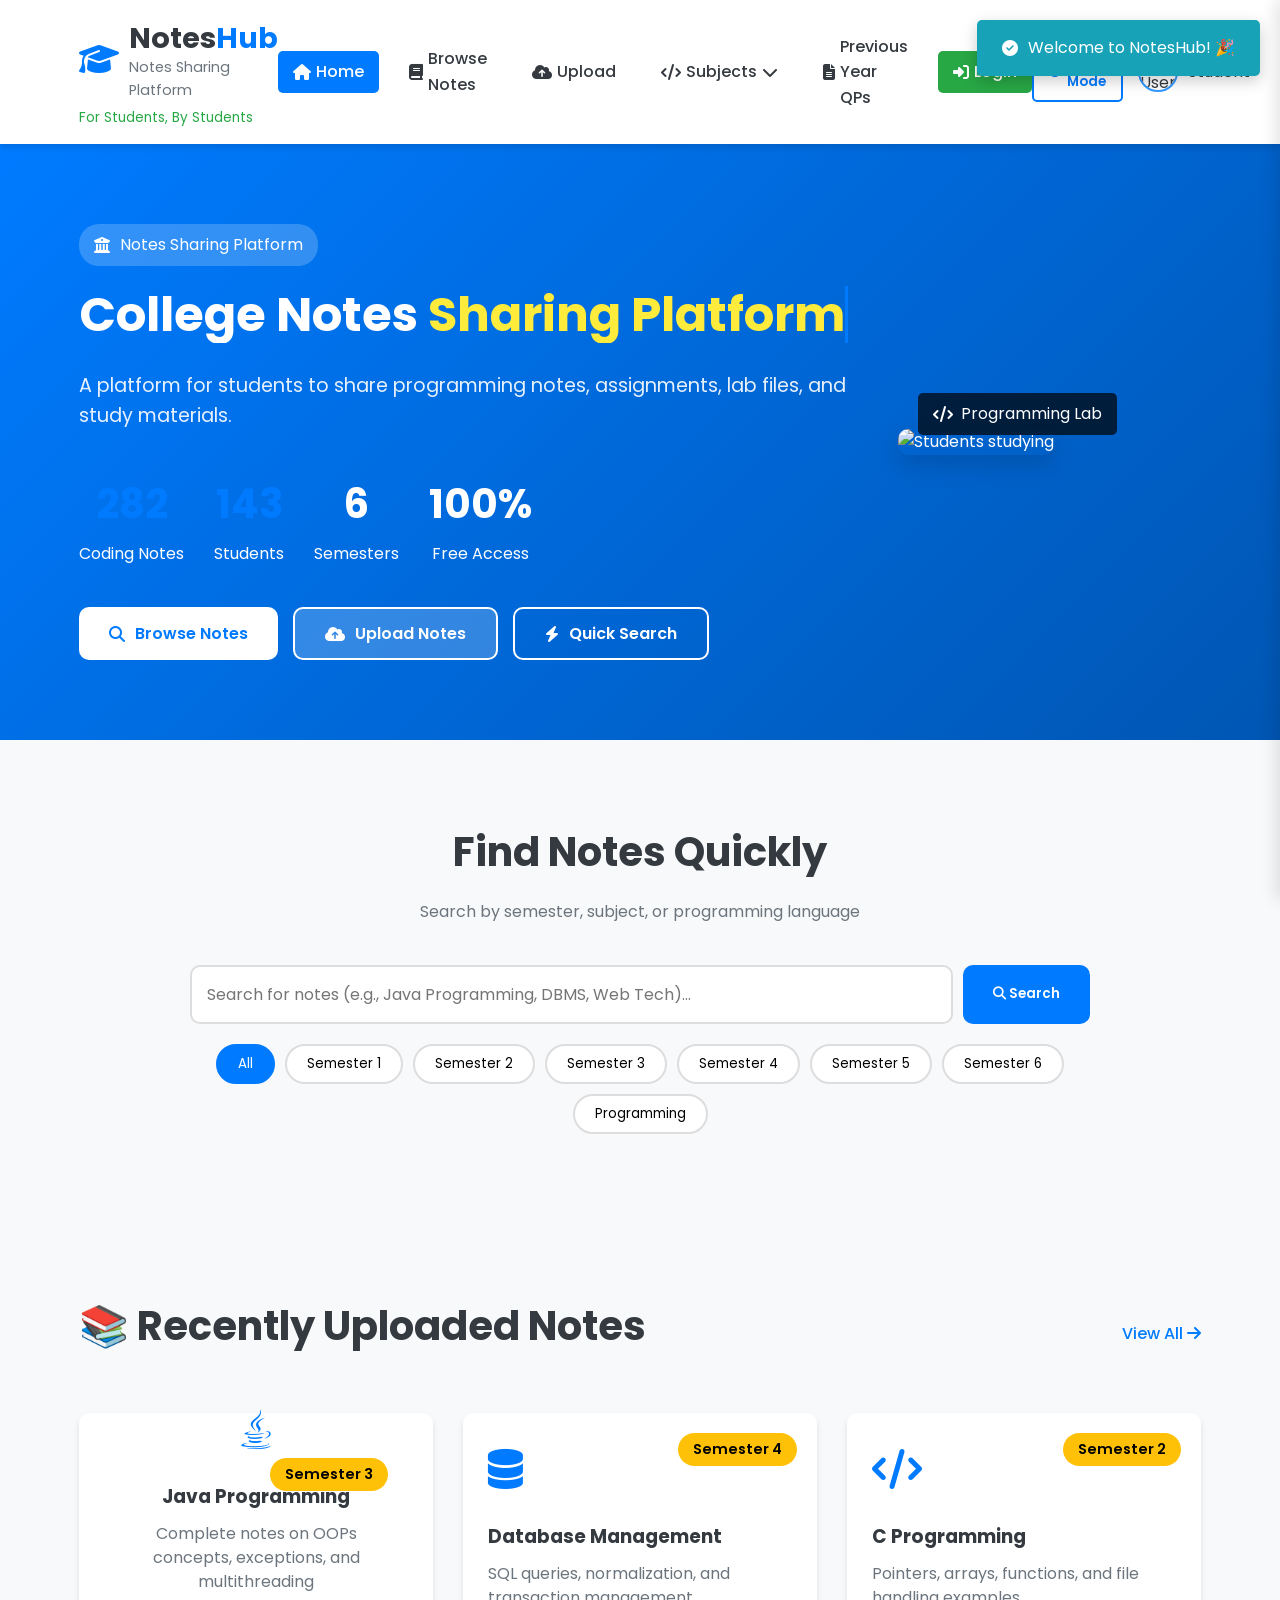
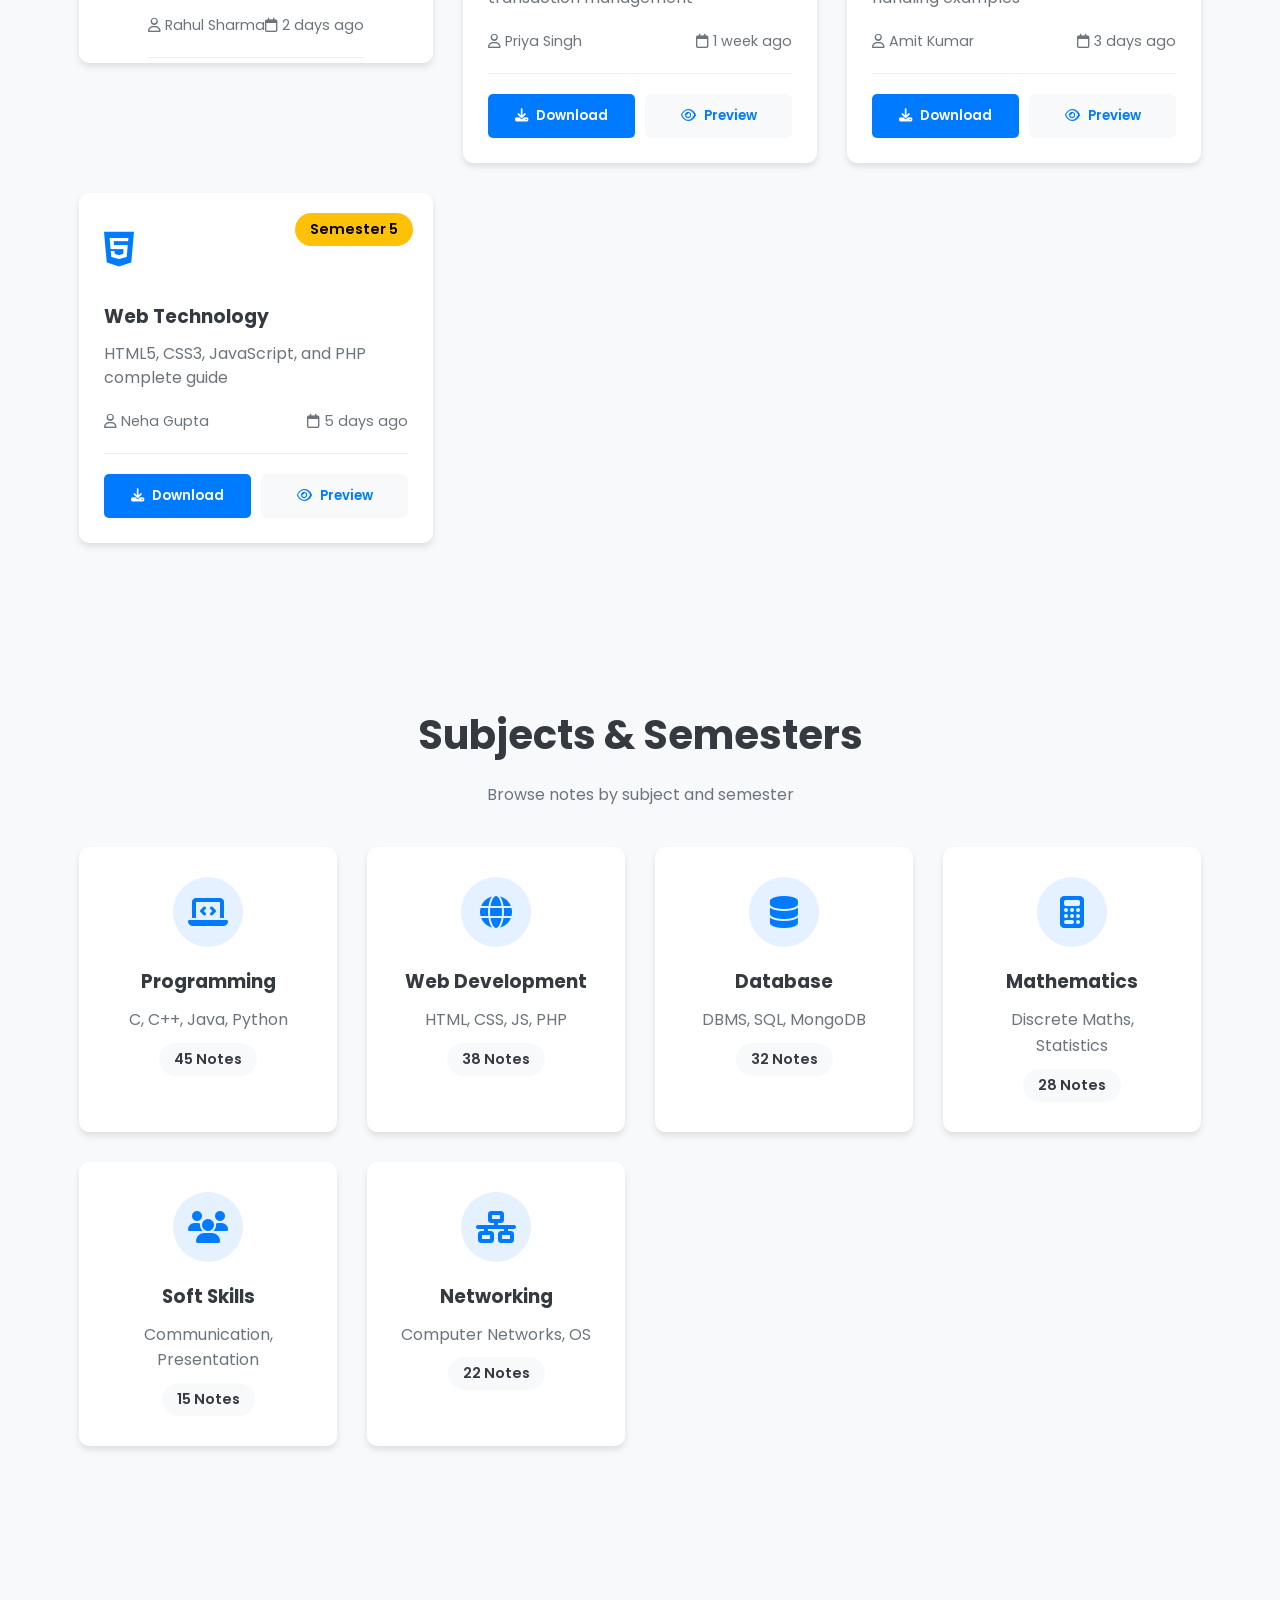
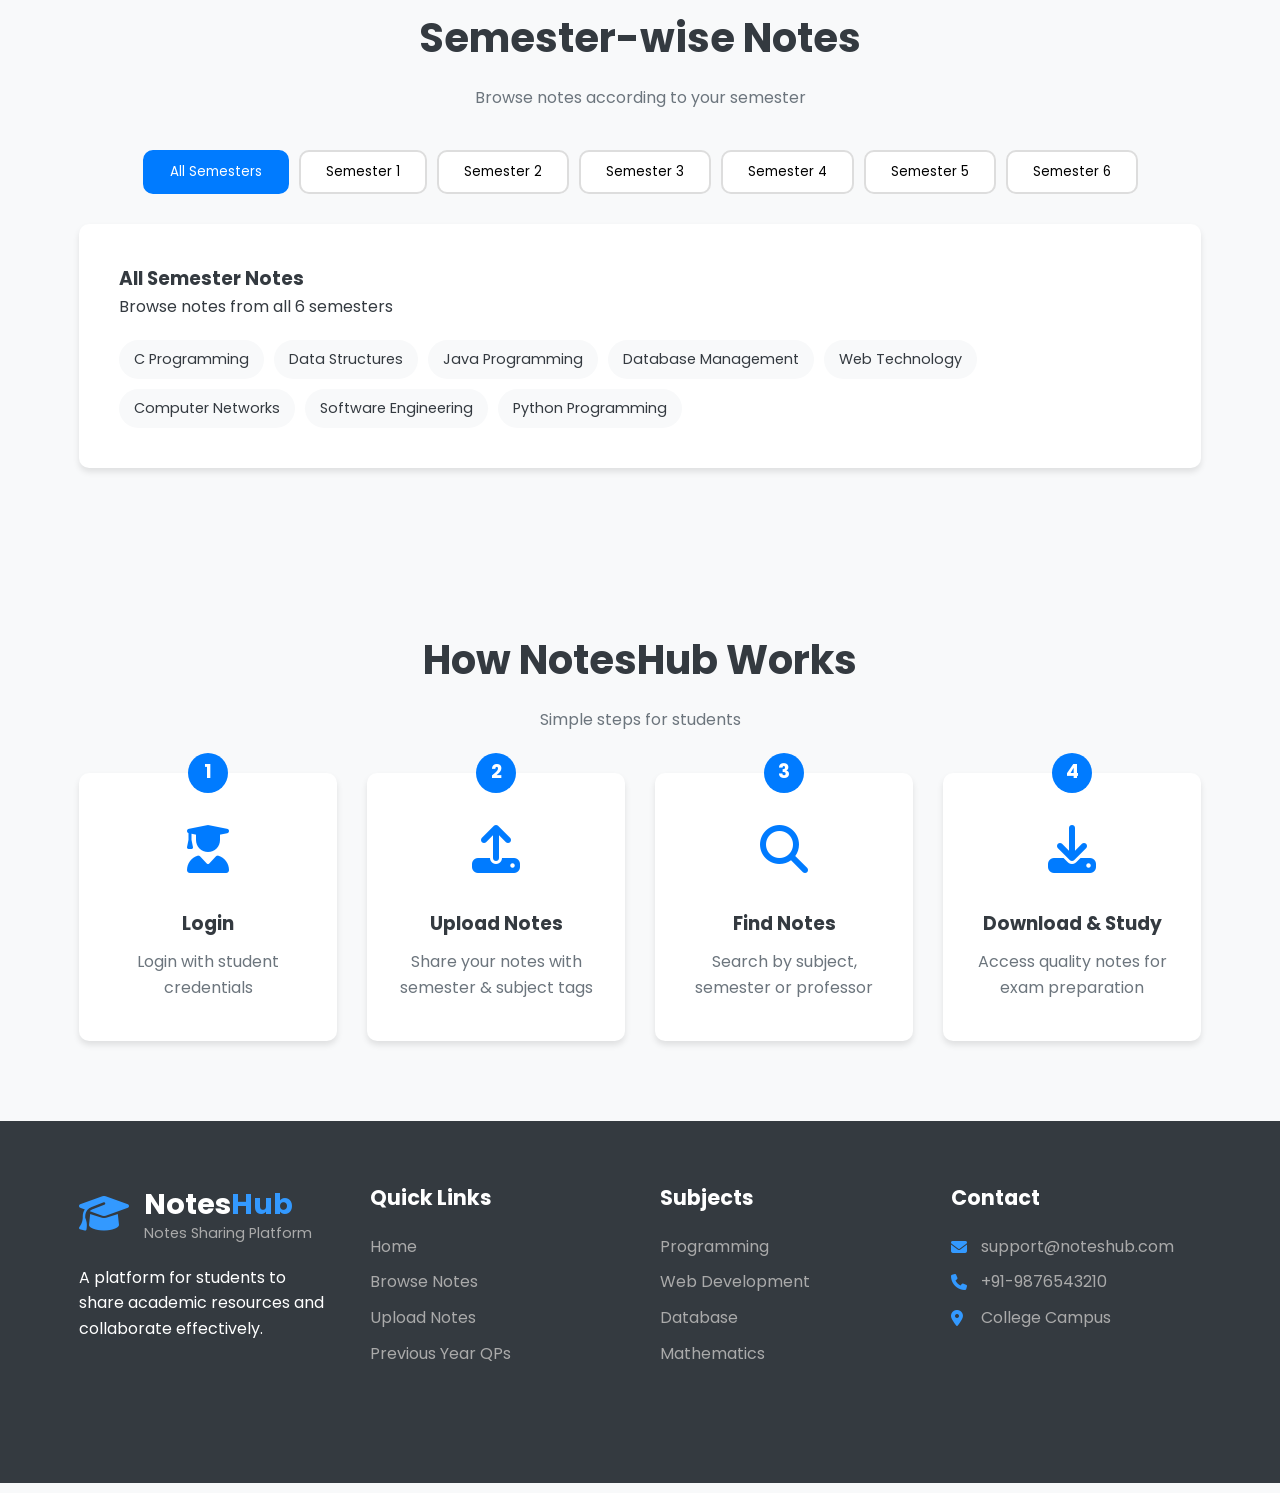
==== index.html @ 8d4693ff "Add files via upload" ====
<!DOCTYPE html>
<html lang="en">
<head>
  <meta charset="UTF-8">
  <meta name="viewport" content="width=device-width, initial-scale=1.0">
  <title>NotesHub - Notes Sharing Platform</title>
  <link rel="stylesheet" href="css/style.css">
  <link rel="stylesheet" href="https://cdnjs.cloudflare.com/ajax/libs/font-awesome/6.4.0/css/all.min.css">
  <link href="https://fonts.googleapis.com/css2?family=Poppins:wght@300;400;500;600;700&display=swap" rel="stylesheet">
  <style>
    /* ===== ADDITIONAL ANIMATIONS ===== */
    @keyframes fadeIn {
      from { opacity: 0; transform: translateY(20px); }
      to { opacity: 1; transform: translateY(0); }
    }
    
    @keyframes slideInLeft {
      from { opacity: 0; transform: translateX(-30px); }
      to { opacity: 1; transform: translateX(0); }
    }
    
    @keyframes slideInRight {
      from { opacity: 0; transform: translateX(30px); }
      to { opacity: 1; transform: translateX(0); }
    }
    
    @keyframes pulse {
      0% { transform: scale(1); }
      50% { transform: scale(1.05); }
      100% { transform: scale(1); }
    }
    
    @keyframes float {
      0%, 100% { transform: translateY(0); }
      50% { transform: translateY(-10px); }
    }
    
    @keyframes bounce {
      0%, 20%, 50%, 80%, 100% { transform: translateY(0); }
      40% { transform: translateY(-10px); }
      60% { transform: translateY(-5px); }
    }
    
    @keyframes shake {
      0%, 100% { transform: translateX(0); }
      10%, 30%, 50%, 70%, 90% { transform: translateX(-5px); }
      20%, 40%, 60%, 80% { transform: translateX(5px); }
    }
    
    @keyframes glow {
      0%, 100% { box-shadow: 0 0 5px rgba(0, 123, 255, 0.5); }
      50% { box-shadow: 0 0 20px rgba(0, 123, 255, 0.8); }
    }
    
    /* ===== INTERACTIVE STYLES ===== */
    .animated {
      animation: fadeIn 0.8s ease-out;
    }
    
    .pulse-animation:hover {
      animation: pulse 0.5s ease-in-out;
    }
    
    .float-animation {
      animation: float 3s ease-in-out infinite;
    }
    
    .bounce-animation:hover {
      animation: bounce 0.8s;
    }
    
    .glow-animation {
      animation: glow 2s infinite;
    }
    
    .note-card, .dept-card, .step-card, .filter-btn, .sem-tab {
      transition: all 0.3s cubic-bezier(0.4, 0, 0.2, 1);
    }
    
    .note-card:hover {
      transform: translateY(-10px) scale(1.02);
      box-shadow: 0 15px 35px rgba(0, 0, 0, 0.15);
    }
    
    .dept-card:hover {
      transform: translateY(-8px) rotateX(5deg);
      box-shadow: 0 20px 40px rgba(0, 0, 0, 0.1);
    }
    
    .step-card:hover {
      transform: translateY(-5px) scale(1.05);
    }
    
    .btn:hover {
      transform: translateY(-3px);
      box-shadow: 0 7px 14px rgba(0, 0, 0, 0.1);
    }
    
    .btn:active {
      transform: translateY(-1px);
    }
    
    .dark-mode-toggle:hover {
      animation: shake 0.5s;
    }
    
    /* ===== LOADING ANIMATION ===== */
    .loading {
      display: none;
      position: fixed;
      top: 0;
      left: 0;
      width: 100%;
      height: 100%;
      background: rgba(0, 0, 0, 0.8);
      z-index: 9999;
      display: flex;
      flex-direction: column;
      justify-content: center;
      align-items: center;
      color: white;
    }
    
    .spinner {
      width: 50px;
      height: 50px;
      border: 5px solid rgba(255, 255, 255, 0.3);
      border-radius: 50%;
      border-top-color: #007bff;
      animation: spin 1s linear infinite;
      margin-bottom: 20px;
    }
    
    @keyframes spin {
      to { transform: rotate(360deg); }
    }
    
    /* ===== TOAST NOTIFICATION ===== */
    .toast {
      position: fixed;
      top: 20px;
      right: 20px;
      background: #28a745;
      color: white;
      padding: 15px 25px;
      border-radius: 5px;
      box-shadow: 0 5px 15px rgba(0, 0, 0, 0.2);
      z-index: 10000;
      transform: translateX(150%);
      transition: transform 0.5s cubic-bezier(0.68, -0.55, 0.265, 1.55);
      display: flex;
      align-items: center;
      gap: 10px;
    }
    
    .toast.show {
      transform: translateX(0);
    }
    
    .toast.error {
      background: #dc3545;
    }
    
    .toast.warning {
      background: #ffc107;
      color: #333;
    }
    
    .toast.info {
      background: #17a2b8;
    }
    
    /* ===== PROGRESS BAR ===== */
    .progress-container {
      width: 100%;
      height: 4px;
      background: #eee;
      border-radius: 2px;
      overflow: hidden;
      margin: 10px 0;
    }
    
    .progress-bar {
      height: 100%;
      background: linear-gradient(90deg, #007bff, #00bfff);
      width: 0%;
      transition: width 0.3s ease;
    }
    
    /* ===== TYPEWRITER EFFECT ===== */
    .typewriter {
      display: inline-block;
      overflow: hidden;
      border-right: 3px solid #007bff;
      white-space: nowrap;
      animation: typing 3.5s steps(40, end), blink-caret 0.75s step-end infinite;
    }
    
    @keyframes typing {
      from { width: 0 }
      to { width: 100% }
    }
    
    @keyframes blink-caret {
      from, to { border-color: transparent }
      50% { border-color: #007bff; }
    }
    
    /* ===== COUNTER ANIMATION ===== */
    .counter {
      font-size: 2.5rem;
      font-weight: bold;
      color: #007bff;
    }
    
    /* ===== PARALLAX EFFECT ===== */
    .parallax-section {
      background-attachment: fixed;
      background-position: center;
      background-repeat: no-repeat;
      background-size: cover;
      position: relative;
    }
    
    .parallax-overlay {
      position: absolute;
      top: 0;
      left: 0;
      width: 100%;
      height: 100%;
      background: rgba(0, 0, 0, 0.5);
    }
    
    /* ===== FLIP CARD ===== */
    .flip-card {
      perspective: 1000px;
      height: 250px;
    }
    
    .flip-card-inner {
      position: relative;
      width: 100%;
      height: 100%;
      text-align: center;
      transition: transform 0.8s;
      transform-style: preserve-3d;
    }
    
    .flip-card:hover .flip-card-inner {
      transform: rotateY(180deg);
    }
    
    .flip-card-front, .flip-card-back {
      position: absolute;
      width: 100%;
      height: 100%;
      -webkit-backface-visibility: hidden;
      backface-visibility: hidden;
      border-radius: 10px;
      padding: 30px;
      display: flex;
      flex-direction: column;
      justify-content: center;
      align-items: center;
    }
    
    .flip-card-front {
      background: white;
      color: #333;
    }
    
    .flip-card-back {
      background: #007bff;
      color: white;
      transform: rotateY(180deg);
    }
    
    /* ===== SCROLL ANIMATIONS ===== */
    .reveal {
      opacity: 0;
      transform: translateY(30px);
      transition: all 0.8s ease;
    }
    
    .reveal.active {
      opacity: 1;
      transform: translateY(0);
    }
    
    /* ===== CUSTOM SCROLLBAR ===== */
    ::-webkit-scrollbar {
      width: 10px;
    }
    
    ::-webkit-scrollbar-track {
      background: #f1f1f1;
    }
    
    ::-webkit-scrollbar-thumb {
      background: #007bff;
      border-radius: 5px;
    }
    
    ::-webkit-scrollbar-thumb:hover {
      background: #0056b3;
    }
    
    /* ===== PARTICLE BACKGROUND ===== */
    #particles-js {
      position: absolute;
      width: 100%;
      height: 100%;
      top: 0;
      left: 0;
      z-index: -1;
    }
  </style>
</head>
<body class="light-mode">

<!-- Loading Screen -->
<div class="loading" id="loading">
  <div class="spinner"></div>
  <h3>Loading NotesHub...</h3>
</div>

<!-- Toast Notification -->
<div class="toast" id="toast">
  <i class="fas fa-check-circle"></i>
  <span id="toast-message">Welcome to NotesHub!</span>
</div>

<!-- HEADER -->
<header class="main-header animated">
  <div class="container header-container">
    <div class="logo-section">
      <div class="logo">
        <i class="fas fa-graduation-cap float-animation"></i>
        <div>
          <h1>Notes<span class="glow-animation">Hub</span></h1>
          <p class="college-name">Notes Sharing Platform</p>
        </div>
      </div>
      <p class="college-tag">For Students, By Students</p>
    </div>
    
    <nav class="main-nav">
      <a href="index.html" class="active bounce-animation"><i class="fas fa-home"></i> Home</a>
      <a href="notes.html" class="bounce-animation"><i class="fas fa-book"></i> Browse Notes</a>
      <a href="upload.html" class="bounce-animation"><i class="fas fa-cloud-upload-alt"></i> Upload</a>
      <div class="dropdown">
        <a href="#" class="bounce-animation"><i class="fas fa-code"></i> Subjects <i class="fas fa-chevron-down"></i></a>
        <div class="dropdown-content">
          <a href="subject.html?sub=programming">Programming</a>
          <a href="subject.html?sub=web">Web Development</a>
          <a href="subject.html?sub=database">Database</a>
          <a href="subject.html?sub=maths">Mathematics</a>
          <a href="subject.html?sub=softskills">Soft Skills</a>
        </div>
      </div>
      <a href="pyq.html" class="bounce-animation"><i class="fas fa-file-alt"></i> Previous Year QPs</a>
      <a href="login.html" class="login-btn bounce-animation"><i class="fas fa-sign-in-alt"></i> Login</a>
    </nav>
    
    <div class="header-actions">
      <button class="dark-mode-toggle pulse-animation" onclick="toggleDark()" title="Toggle Dark Mode">
        <i class="fas fa-moon"></i>
        <span>Dark Mode</span>
      </button>
      <div class="user-info">
        <img src="https://ui-avatars.com/api/?name=Student&background=007bff&color=fff" alt="User" class="user-avatar pulse-animation">
        <span class="user-name">Student</span>
      </div>
    </div>
    
    <button class="mobile-menu-btn" onclick="toggleMobileMenu()">
      <i class="fas fa-bars"></i>
    </button>
  </div>
</header>

<!-- HERO SECTION -->
<section class="hero-section">
  <div class="container hero-container reveal">
    <div class="hero-content">
      <div class="college-badge pulse-animation">
        <i class="fas fa-university"></i>
        <span>Notes Sharing Platform</span>
      </div>
      <h1 class="hero-title typewriter">College Notes <span class="highlight">Sharing Platform</span></h1>
      <p class="hero-subtitle">A platform for students to share programming notes, assignments, lab files, and study materials.</p>
      
      <div class="stats-container">
        <div class="stat-box">
          <h3 class="counter" data-target="300">0</h3>
          <p>Coding Notes</p>
        </div>
        <div class="stat-box">
          <h3 class="counter" data-target="150">0</h3>
          <p>Students</p>
        </div>
        <div class="stat-box">
          <h3>6</h3>
          <p>Semesters</p>
        </div>
        <div class="stat-box">
          <h3>100%</h3>
          <p>Free Access</p>
        </div>
      </div>
      
      <div class="hero-buttons">
        <a href="notes.html" class="btn btn-primary pulse-animation">
          <i class="fas fa-search"></i> Browse Notes
        </a>
        <a href="upload.html" class="btn btn-secondary pulse-animation">
          <i class="fas fa-cloud-upload-alt"></i> Upload Notes
        </a>
        <a href="#quick-search" class="btn btn-outline pulse-animation">
          <i class="fas fa-bolt"></i> Quick Search
        </a>
      </div>
    </div>
    
    <div class="hero-image reveal" style="animation-delay: 0.3s;">
      <img src="https://images.unsplash.com/photo-1517077304055-6e89abbf09b0?ixlib=rb-4.0.3&auto=format&fit=crop&w=600&q=80" alt="Students studying">
      <div class="image-label">
        <i class="fas fa-code"></i> Programming Lab
      </div>
    </div>
  </div>
</section>

<!-- QUICK SEARCH SECTION -->
<section class="search-section" id="quick-search">
  <div class="container reveal">
    <h2 class="section-title">Find Notes Quickly</h2>
    <p class="section-subtitle">Search by semester, subject, or programming language</p>
    
    <div class="search-container">
      <div class="search-box">
        <input type="text" id="searchInput" placeholder="Search for notes (e.g., Java Programming, DBMS, Web Tech)...">
        <button onclick="performSearch()" class="pulse-animation"><i class="fas fa-search"></i> Search</button>
      </div>
      
      <div class="quick-filters">
        <button class="filter-btn active pulse-animation" data-filter="all">All</button>
        <button class="filter-btn pulse-animation" data-filter="sem1">Semester 1</button>
        <button class="filter-btn pulse-animation" data-filter="sem2">Semester 2</button>
        <button class="filter-btn pulse-animation" data-filter="sem3">Semester 3</button>
        <button class="filter-btn pulse-animation" data-filter="sem4">Semester 4</button>
        <button class="filter-btn pulse-animation" data-filter="sem5">Semester 5</button>
        <button class="filter-btn pulse-animation" data-filter="sem6">Semester 6</button>
        <button class="filter-btn pulse-animation" data-filter="programming">Programming</button>
      </div>
    </div>
  </div>
</section>

<!-- FEATURED NOTES -->
<section class="featured-section">
  <div class="container">
    <div class="section-header reveal">
      <h2 class="section-title">📚 Recently Uploaded Notes</h2>
      <a href="notes.html" class="view-all pulse-animation">View All <i class="fas fa-arrow-right"></i></a>
    </div>
    
    <div class="notes-grid" id="notesContainer">
      <div class="note-card reveal flip-card" style="animation-delay: 0.1s;">
        <div class="flip-card-inner">
          <div class="flip-card-front">
            <div class="note-badge">Semester 3</div>
            <div class="note-icon">
              <i class="fab fa-java"></i>
            </div>
            <h3>Java Programming</h3>
            <p class="note-desc">Complete notes on OOPs concepts, exceptions, and multithreading</p>
            <div class="note-meta">
              <span><i class="far fa-user"></i> Rahul Sharma</span>
              <span><i class="far fa-calendar"></i> 2 days ago</span>
            </div>
          </div>
          <div class="flip-card-back">
            <h3>Java Programming</h3>
            <p>Click to download complete notes</p>
            <div class="progress-container">
              <div class="progress-bar" style="width: 85%"></div>
            </div>
            <p>Rating: ⭐⭐⭐⭐⭐</p>
            <button class="btn-download" onclick="downloadNoteWithProgress(1)"><i class="fas fa-download"></i> Download</button>
          </div>
        </div>
      </div>
      
      <div class="note-card reveal" style="animation-delay: 0.2s;">
        <div class="note-badge">Semester 4</div>
        <div class="note-icon">
          <i class="fas fa-database"></i>
        </div>
        <h3>Database Management</h3>
        <p class="note-desc">SQL queries, normalization, and transaction management</p>
        <div class="note-meta">
          <span><i class="far fa-user"></i> Priya Singh</span>
          <span><i class="far fa-calendar"></i> 1 week ago</span>
        </div>
        <div class="note-actions">
          <button class="btn-download pulse-animation" onclick="downloadNoteWithProgress(2)"><i class="fas fa-download"></i> Download</button>
          <button class="btn-preview pulse-animation" onclick="previewNote()"><i class="far fa-eye"></i> Preview</button>
        </div>
      </div>
      
      <div class="note-card reveal" style="animation-delay: 0.3s;">
        <div class="note-badge">Semester 2</div>
        <div class="note-icon">
          <i class="fas fa-code"></i>
        </div>
        <h3>C Programming</h3>
        <p class="note-desc">Pointers, arrays, functions, and file handling examples</p>
        <div class="note-meta">
          <span><i class="far fa-user"></i> Amit Kumar</span>
          <span><i class="far fa-calendar"></i> 3 days ago</span>
        </div>
        <div class="note-actions">
          <button class="btn-download pulse-animation" onclick="downloadNoteWithProgress(3)"><i class="fas fa-download"></i> Download</button>
          <button class="btn-preview pulse-animation" onclick="previewNote()"><i class="far fa-eye"></i> Preview</button>
        </div>
      </div>
      
      <div class="note-card reveal" style="animation-delay: 0.4s;">
        <div class="note-badge">Semester 5</div>
        <div class="note-icon">
          <i class="fab fa-html5"></i>
        </div>
        <h3>Web Technology</h3>
        <p class="note-desc">HTML5, CSS3, JavaScript, and PHP complete guide</p>
        <div class="note-meta">
          <span><i class="far fa-user"></i> Neha Gupta</span>
          <span><i class="far fa-calendar"></i> 5 days ago</span>
        </div>
        <div class="note-actions">
          <button class="btn-download pulse-animation" onclick="downloadNoteWithProgress(4)"><i class="fas fa-download"></i> Download</button>
          <button class="btn-preview pulse-animation" onclick="previewNote()"><i class="far fa-eye"></i> Preview</button>
        </div>
      </div>
    </div>
  </div>
</section>

<!-- SUBJECTS SECTION -->
<section class="dept-section">
  <div class="container">
    <h2 class="section-title reveal">Subjects & Semesters</h2>
    <p class="section-subtitle reveal">Browse notes by subject and semester</p>
    
    <div class="dept-grid">
      <a href="subject.html?sub=programming" class="dept-card reveal" style="animation-delay: 0.1s;">
        <div class="dept-icon">
          <i class="fas fa-laptop-code"></i>
        </div>
        <h3>Programming</h3>
        <p>C, C++, Java, Python</p>
        <span class="subject-count">45 Notes</span>
      </a>
      
      <a href="subject.html?sub=web" class="dept-card reveal" style="animation-delay: 0.2s;">
        <div class="dept-icon">
          <i class="fas fa-globe"></i>
        </div>
        <h3>Web Development</h3>
        <p>HTML, CSS, JS, PHP</p>
        <span class="subject-count">38 Notes</span>
      </a>
      
      <a href="subject.html?sub=database" class="dept-card reveal" style="animation-delay: 0.3s;">
        <div class="dept-icon">
          <i class="fas fa-database"></i>
        </div>
        <h3>Database</h3>
        <p>DBMS, SQL, MongoDB</p>
        <span class="subject-count">32 Notes</span>
      </a>
      
      <a href="subject.html?sub=maths" class="dept-card reveal" style="animation-delay: 0.4s;">
        <div class="dept-icon">
          <i class="fas fa-calculator"></i>
        </div>
        <h3>Mathematics</h3>
        <p>Discrete Maths, Statistics</p>
        <span class="subject-count">28 Notes</span>
      </a>
      
      <a href="subject.html?sub=softskills" class="dept-card reveal" style="animation-delay: 0.5s;">
        <div class="dept-icon">
          <i class="fas fa-users"></i>
        </div>
        <h3>Soft Skills</h3>
        <p>Communication, Presentation</p>
        <span class="subject-count">15 Notes</span>
      </a>
      
      <a href="subject.html?sub=networking" class="dept-card reveal" style="animation-delay: 0.6s;">
        <div class="dept-icon">
          <i class="fas fa-network-wired"></i>
        </div>
        <h3>Networking</h3>
        <p>Computer Networks, OS</p>
        <span class="subject-count">22 Notes</span>
      </a>
    </div>
  </div>
</section>

<!-- SEMESTER WISE SECTION -->
<section class="semester-section">
  <div class="container">
    <h2 class="section-title reveal">Semester-wise Notes</h2>
    <p class="section-subtitle reveal">Browse notes according to your semester</p>
    
    <div class="semester-tabs reveal">
      <button class="sem-tab active pulse-animation" data-sem="all">All Semesters</button>
      <button class="sem-tab pulse-animation" data-sem="1">Semester 1</button>
      <button class="sem-tab pulse-animation" data-sem="2">Semester 2</button>
      <button class="sem-tab pulse-animation" data-sem="3">Semester 3</button>
      <button class="sem-tab pulse-animation" data-sem="4">Semester 4</button>
      <button class="sem-tab pulse-animation" data-sem="5">Semester 5</button>
      <button class="sem-tab pulse-animation" data-sem="6">Semester 6</button>
    </div>
    
    <div class="semester-content reveal">
      <div class="sem-card active" id="sem-all">
        <h3>All Semester Notes</h3>
        <p>Browse notes from all 6 semesters</p>
        <div class="sem-subjects">
          <span class="pulse-animation">C Programming</span>
          <span class="pulse-animation">Data Structures</span>
          <span class="pulse-animation">Java Programming</span>
          <span class="pulse-animation">Database Management</span>
          <span class="pulse-animation">Web Technology</span>
          <span class="pulse-animation">Computer Networks</span>
          <span class="pulse-animation">Software Engineering</span>
          <span class="pulse-animation">Python Programming</span>
        </div>
      </div>
    </div>
  </div>
</section>

<!-- HOW IT WORKS -->
<section class="how-it-works">
  <div class="container">
    <h2 class="section-title reveal">How NotesHub Works</h2>
    <p class="section-subtitle reveal">Simple steps for students</p>
    
    <div class="steps-container">
      <div class="step-card reveal" style="animation-delay: 0.1s;">
        <div class="step-number">1</div>
        <div class="step-icon">
          <i class="fas fa-user-graduate"></i>
        </div>
        <h3>Login</h3>
        <p>Login with student credentials</p>
      </div>
      
      <div class="step-card reveal" style="animation-delay: 0.2s;">
        <div class="step-number">2</div>
        <div class="step-icon">
          <i class="fas fa-upload"></i>
        </div>
        <h3>Upload Notes</h3>
        <p>Share your notes with semester & subject tags</p>
      </div>
      
      <div class="step-card reveal" style="animation-delay: 0.3s;">
        <div class="step-number">3</div>
        <div class="step-icon">
          <i class="fas fa-search"></i>
        </div>
        <h3>Find Notes</h3>
        <p>Search by subject, semester or professor</p>
      </div>
      
      <div class="step-card reveal" style="animation-delay: 0.4s;">
        <div class="step-number">4</div>
        <div class="step-icon">
          <i class="fas fa-download"></i>
        </div>
        <h3>Download & Study</h3>
        <p>Access quality notes for exam preparation</p>
      </div>
    </div>
  </div>
</section>

<!-- FOOTER -->
<footer class="main-footer">
  <div class="container">
    <div class="footer-content">
      <div class="footer-col reveal" style="animation-delay: 0.1s;">
        <div class="footer-logo">
          <i class="fas fa-graduation-cap"></i>
          <div>
            <h2>Notes<span>Hub</span></h2>
            <p class="footer-college">Notes Sharing Platform</p>
          </div>
        </div>
        <p>A platform for students to share academic resources and collaborate effectively.</p>
      </div>
      
      <div class="footer-col reveal" style="animation-delay: 0.2s;">
        <h3>Quick Links</h3>
        <ul>
          <li><a href="index.html" class="pulse-animation">Home</a></li>
          <li><a href="notes.html" class="pulse-animation">Browse Notes</a></li>
          <li><a href="upload.html" class="pulse-animation">Upload Notes</a></li>
          <li><a href="pyq.html" class="pulse-animation">Previous Year QPs</a></li>
        </ul>
      </div>
      
      <div class="footer-col reveal" style="animation-delay: 0.3s;">
        <h3>Subjects</h3>
        <ul>
          <li><a href="subject.html?sub=programming" class="pulse-animation">Programming</a></li>
          <li><a href="subject.html?sub=web" class="pulse-animation">Web Development</a></li>
          <li><a href="subject.html?sub=database" class="pulse-animation">Database</a></li>
          <li><a href="subject.html?sub=maths" class="pulse-animation">Mathematics</a></li>
        </ul>
      </div>
      
      <div class="footer-col reveal" style="animation-delay: 0.4s;">
        <h3>Contact</h3>
        <ul class="contact-info">
          <li><i class="fas fa-envelope"></i> support@noteshub.com</li>
          <li><i class="fas fa-phone"></i> +91-9876543210</li>
          <li><i class="fas fa-map-marker-alt"></i> College Campus</li>
        </ul>
      </div>
    </div>
    
    <div class="footer-bottom reveal">
      <p>© 2024 NotesHub | For College Project</p>
    </div>
  </div>
</footer>

<!-- Mobile Menu -->
<div class="mobile-menu" id="mobileMenu">
  <div class="mobile-menu-header">
    <div class="mobile-logo">
      <i class="fas fa-graduation-cap"></i>
      <h3>NotesHub</h3>
    </div>
    <button class="close-menu" onclick="toggleMobileMenu()">
      <i class="fas fa-times"></i>
    </button>
  </div>
  <div class="mobile-menu-links">
    <a href="index.html"><i class="fas fa-home"></i> Home</a>
    <a href="notes.html"><i class="fas fa-book"></i> Browse Notes</a>
    <a href="upload.html"><i class="fas fa-cloud-upload-alt"></i> Upload</a>
    <a href="pyq.html"><i class="fas fa-file-alt"></i> PYQs</a>
    <a href="login.html" class="mobile-login"><i class="fas fa-sign-in-alt"></i> Student Login</a>
  </div>
</div>

<!-- Enhanced JavaScript with Animations -->
<script>
// ===== INITIAL LOADING ANIMATION =====
window.addEventListener('load', function() {
    setTimeout(() => {
        document.getElementById('loading').style.display = 'none';
        showToast('Welcome to NotesHub! 🎉', 'info');
    }, 1500);
    
    // Initialize animations
    initAnimations();
    initCounters();
    initScrollReveal();
});

// ===== DARK MODE FUNCTION =====
function toggleDark() {
    const body = document.body;
    const isDark = body.classList.toggle('dark-mode');
    body.classList.toggle('light-mode', !isDark);
    
    // Save preference
    localStorage.setItem('darkMode', isDark);
    
    // Update button with animation
    const darkBtn = document.querySelector('.dark-mode-toggle');
    if (darkBtn) {
        const icon = darkBtn.querySelector('i');
        const text = darkBtn.querySelector('span');
        if (icon) {
            icon.className = isDark ? 'fas fa-sun' : 'fas fa-moon';
            // Add animation
            icon.style.animation = 'spin 0.5s linear';
            setTimeout(() => icon.style.animation = '', 500);
        }
        if (text) text.textContent = isDark ? 'Light Mode' : 'Dark Mode';
    }
    
    showToast(isDark ? '🌙 Dark Mode Activated' : '☀️ Light Mode Activated', 'info');
}

// ===== MOBILE MENU =====
function toggleMobileMenu() {
    const menu = document.getElementById('mobileMenu');
    if (menu) {
        menu.classList.toggle('open');
        // Add animation
        if (menu.classList.contains('open')) {
            menu.style.animation = 'slideInRight 0.3s ease-out';
        }
    }
}

// ===== TOAST NOTIFICATION SYSTEM =====
function showToast(message, type = 'info') {
    const toast = document.getElementById('toast');
    const toastMessage = document.getElementById('toast-message');
    
    toastMessage.textContent = message;
    toast.className = 'toast';
    toast.classList.add(type, 'show');
    
    // Auto hide after 3 seconds
    setTimeout(() => {
        toast.classList.remove('show');
    }, 3000);
}

// ===== ANIMATED DOWNLOAD WITH PROGRESS =====
function downloadNoteWithProgress(noteId) {
    const downloadBtn = event.target.closest('.btn-download');
    const originalText = downloadBtn.innerHTML;
    
    // Show progress bar
    const progressBar = document.createElement('div');
    progressBar.className = 'progress-container';
    progressBar.innerHTML = '<div class="progress-bar"></div>';
    
    // Replace button with progress
    downloadBtn.innerHTML = '<i class="fas fa-spinner fa-spin"></i> Downloading...';
    downloadBtn.disabled = true;
    
    // Simulate download progress
    let progress = 0;
    const interval = setInterval(() => {
        progress += 10;
        const bar = progressBar.querySelector('.progress-bar');
        if (bar) bar.style.width = progress + '%';
        
        if (progress >= 100) {
            clearInterval(interval);
            // Show completion
            downloadBtn.innerHTML = '<i class="fas fa-check"></i> Downloaded!';
            downloadBtn.style.background = '#28a745';
            
            showToast('Note downloaded successfully! ✅', 'success');
            
            // Reset after 2 seconds
            setTimeout(() => {
                downloadBtn.innerHTML = originalText;
                downloadBtn.disabled = false;
                downloadBtn.style.background = '';
            }, 2000);
        }
    }, 100);
}

// ===== ANIMATED COUNTERS =====
function initCounters() {
    const counters = document.querySelectorAll('.counter');
    counters.forEach(counter => {
        const target = +counter.getAttribute('data-target');
        const increment = target / 100;
        let current = 0;
        
        const updateCounter = () => {
            if (current < target) {
                current += increment;
                counter.textContent = Math.ceil(current);
                setTimeout(updateCounter, 20);
            } else {
                counter.textContent = target;
            }
        };
        
        // Start counter when visible
        const observer = new IntersectionObserver((entries) => {
            entries.forEach(entry => {
                if (entry.isIntersecting) {
                    updateCounter();
                    observer.unobserve(entry.target);
                }
            });
        });
        
        observer.observe(counter);
    });
}

// ===== SCROLL REVEAL ANIMATIONS =====
function initScrollReveal() {
    const reveals = document.querySelectorAll('.reveal');
    
    const revealOnScroll = () => {
        reveals.forEach(element => {
            const windowHeight = window.innerHeight;
            const elementTop = element.getBoundingClientRect().top;
            const elementVisible = 150;
            
            if (elementTop < windowHeight - elementVisible) {
                element.classList.add('active');
            }
        });
    };
    
    window.addEventListener('scroll', revealOnScroll);
    // Initial check
    revealOnScroll();
}

// ===== INTERACTIVE FILTERS =====
function initAnimations() {
    // Filter buttons animation
    const filterBtns = document.querySelectorAll('.filter-btn');
    filterBtns.forEach(btn => {
        btn.addEventListener('click', function() {
            // Remove active class from all
            filterBtns.forEach(b => b.classList.remove('active'));
            // Add active to clicked
            this.classList.add('active');
            
            // Add click animation
            this.style.animation = 'bounce 0.5s';
            setTimeout(() => this.style.animation = '', 500);
            
            // Show toast
            const filter = this.getAttribute('data-filter');
            showToast(`Filtering by: ${filter}`, 'info');
        });
    });
    
    // Semester tabs animation
    const semTabs = document.querySelectorAll('.sem-tab');
    semTabs.forEach(tab => {
        tab.addEventListener('click', function() {
            semTabs.forEach(t => t.classList.remove('active'));
            this.classList.add('active');
            
            // Add click animation
            this.style.animation = 'pulse 0.3s';
            setTimeout(() => this.style.animation = '', 300);
        });
    });
    
    // Hover effects for cards
    const cards = document.querySelectorAll('.note-card, .dept-card, .step-card');
    cards.forEach(card => {
        card.addEventListener('mouseenter', function() {
            this.style.transform = 'scale(1.05)';
        });
        
        card.addEventListener('mouseleave', function() {
            this.style.transform = '';
        });
    });
}

// ===== SEARCH FUNCTION WITH ANIMATION =====
function performSearch() {
    const query = document.getElementById('searchInput').value;
    if (!query) {
        showToast('Please enter search term', 'warning');
        // Shake animation for empty search
        const searchBox = document.querySelector('.search-box');
        searchBox.style.animation = 'shake 0.5s';
        setTimeout(() => searchBox.style.animation = '', 500);
        return;
    }
    
    // Show loading
    const searchBtn = document.querySelector('.search-box button');
    const originalText = searchBtn.innerHTML;
    searchBtn.innerHTML = '<i class="fas fa-spinner fa-spin"></i> Searching...';
    
    // Simulate search
    setTimeout(() => {
        searchBtn.innerHTML = originalText;
        showToast(`Found 15 results for "${query}"`, 'success');
        
        // Highlight matching text
        const notes = document.querySelectorAll('.note-card h3, .note-desc');
        notes.forEach(note => {
            const text = note.textContent;
            if (text.toLowerCase().includes(query.toLowerCase())) {
                note.style.background = 'rgba(255, 255, 0, 0.2)';
                note.style.padding = '5px';
                note.style.borderRadius = '4px';
                note.style.animation = 'glow 1s';
                
                // Scroll to first match
                note.scrollIntoView({ behavior: 'smooth', block: 'center' });
            }
        });
    }, 1500);
}

// ===== PREVIEW NOTE WITH MODAL =====
function previewNote() {
    // Create modal
    const modal = document.createElement('div');
    modal.style.cssText = `
        position: fixed;
        top: 0;
        left: 0;
        width: 100%;
        height: 100%;
        background: rgba(0,0,0,0.8);
        z-index: 10000;
        display: flex;
        justify-content: center;
        align-items: center;
        animation: fadeIn 0.3s;
    `;
    
    modal.innerHTML = `
        <div style="background: white; padding: 30px; border-radius: 10px; max-width: 500px; width: 90%; animation: slideInUp 0.5s;">
            <div style="display: flex; justify-content: space-between; align-items: center; margin-bottom: 20px;">
                <h3 style="color: #333;">Note Preview</h3>
                <button onclick="this.parentElement.parentElement.parentElement.remove()" style="background: none; border: none; font-size: 1.5rem; cursor: pointer;">×</button>
            </div>
            <p>This is a preview of the note content. In a real application, this would show the actual PDF or document content.</p>
            <div style="margin-top: 20px; display: flex; gap: 10px;">
                <button onclick="downloadNoteWithProgress()" style="background: #007bff; color: white; border: none; padding: 10px 20px; border-radius: 5px; cursor: pointer;">Download</button>
                <button onclick="this.parentElement.parentElement.parentElement.remove()" style="background: #6c757d; color: white; border: none; padding: 10px 20px; border-radius: 5px; cursor: pointer;">Close</button>
            </div>
        </div>
    `;
    
    document.body.appendChild(modal);
    
    // Close on click outside
    modal.addEventListener('click', function(e) {
        if (e.target === this) {
            this.remove();
        }
    });
}

// ===== INITIALIZE DARK MODE ON LOAD =====
document.addEventListener('DOMContentLoaded', function() {
    const savedMode = localStorage.getItem('darkMode');
    if (savedMode === 'true') {
        document.body.classList.add('dark-mode');
        document.body.classList.remove('light-mode');
        
        const darkBtn = document.querySelector('.dark-mode-toggle');
        if (darkBtn) {
            const icon = darkBtn.querySelector('i');
            const text = darkBtn.querySelector('span');
            if (icon) icon.className = 'fas fa-sun';
            if (text) text.textContent = 'Light Mode';
        }
    }
    
    // Make functions global
    window.toggleDark = toggleDark;
    window.toggleMobileMenu = toggleMobileMenu;
    window.performSearch = performSearch;
    window.downloadNoteWithProgress = downloadNoteWithProgress;
    window.previewNote = previewNote;
});

// ===== KEYBOARD SHORTCUTS =====
document.addEventListener('keydown', function(e) {
    // Ctrl/Cmd + K for search
    if ((e.ctrlKey || e.metaKey) && e.key === 'k') {
        e.preventDefault();
        document.getElementById('searchInput').focus();
        showToast('Search shortcut activated 🔍', 'info');
    }
    
    // Escape to close modal/menu
    if (e.key === 'Escape') {
        const mobileMenu = document.getElementById('mobileMenu');
        if (mobileMenu.classList.contains('open')) {
            toggleMobileMenu();
        }
    }
    
    // D for dark mode toggle
    if (e.key === 'd' || e.key === 'D') {
        if (e.altKey) {
            toggleDark();
        }
    }
});

// ===== ADDITIONAL ANIMATION KEYFRAMES =====
const style = document.createElement('style');
style.textContent = `
    @keyframes slideInUp {
        from { opacity: 0; transform: translateY(50px); }
        to { opacity: 1; transform: translateY(0); }
    }
`;
document.head.appendChild(style);
</script>
</body>
</html>
---- css/style.css ----
/* ===== BASE STYLES ===== */
* {
    margin: 0;
    padding: 0;
    box-sizing: border-box;
    font-family: 'Poppins', sans-serif;
}

:root {
    /* NEW SIMPLE COLORS - Blue/Green Theme */
    --primary: #007bff;       /* Blue */
    --primary-dark: #0056b3;
    --primary-light: #3399ff;
    --secondary: #28a745;     /* Green */
    --accent: #ffc107;        /* Yellow */
    --light: #f8f9fa;
    --dark: #343a40;
    --gray: #6c757d;
    --white: #ffffff;
    --black: #000000;
    
    /* Dark Mode Colors */
    --dark-bg: #121212;
    --dark-card: #1e1e1e;
    --dark-text: #e0e0e0;
    --dark-border: #333;
    
    /* Shadows */
    --shadow: 0 4px 6px rgba(0,0,0,0.1);
    --shadow-lg: 0 10px 25px rgba(0,0,0,0.15);
    
    /* Border Radius */
    --radius: 10px;
    --radius-sm: 5px;
}

body {
    background-color: var(--light);
    color: var(--dark);
    line-height: 1.6;
    transition: all 0.3s ease;
}

.container {
    width: 90%;
    max-width: 1200px;
    margin: 0 auto;
    padding: 0 15px;
}

/* ===== HEADER ===== */
.main-header {
    background: var(--white);
    padding: 15px 0;
    box-shadow: var(--shadow);
    position: sticky;
    top: 0;
    z-index: 1000;
}

.header-container {
    display: flex;
    justify-content: space-between;
    align-items: center;
}

.logo-section {
    display: flex;
    flex-direction: column;
}

.logo {
    display: flex;
    align-items: center;
    gap: 10px;
}

.logo i {
    font-size: 2rem;
    color: var(--primary);
}

.logo h1 {
    font-size: 1.8rem;
    font-weight: 700;
}

.logo h1 span {
    color: var(--primary);
}

.college-name {
    font-size: 0.9rem;
    color: var(--gray);
    margin-top: -5px;
}

.college-tag {
    font-size: 0.85rem;
    color: var(--secondary);
    margin-top: 5px;
}

/* Navigation */
.main-nav {
    display: flex;
    align-items: center;
    gap: 15px;
}

.main-nav a {
    text-decoration: none;
    color: var(--dark);
    padding: 8px 15px;
    border-radius: var(--radius-sm);
    transition: all 0.3s;
    display: flex;
    align-items: center;
    gap: 5px;
    font-weight: 500;
}

.main-nav a:hover {
    background: rgba(0, 123, 255, 0.1);
}

.main-nav a.active {
    background: var(--primary);
    color: white;
}

.login-btn {
    background: var(--secondary);
    color: white !important;
}

/* Dropdown */
.dropdown {
    position: relative;
}

.dropdown-content {
    display: none;
    position: absolute;
    background: white;
    min-width: 200px;
    box-shadow: var(--shadow-lg);
    border-radius: var(--radius-sm);
    padding: 10px 0;
    z-index: 100;
}

.dropdown:hover .dropdown-content {
    display: block;
}

.dropdown-content a {
    display: block;
    padding: 10px 20px;
    color: var(--dark);
    text-decoration: none;
}

.dropdown-content a:hover {
    background: #f8f9fa;
}

/* Header Actions */
.header-actions {
    display: flex;
    align-items: center;
    gap: 15px;
}

.dark-mode-toggle {
    background: transparent;
    border: 2px solid var(--primary);
    color: var(--primary);
    padding: 8px 15px;
    border-radius: var(--radius-sm);
    cursor: pointer;
    font-weight: 600;
    display: flex;
    align-items: center;
    gap: 8px;
    transition: all 0.3s;
}

.dark-mode-toggle:hover {
    background: var(--primary);
    color: white;
}

.user-info {
    display: flex;
    align-items: center;
    gap: 10px;
}

.user-avatar {
    width: 40px;
    height: 40px;
    border-radius: 50%;
    border: 2px solid var(--primary-light);
}

.mobile-menu-btn {
    display: none;
    background: none;
    border: none;
    font-size: 1.5rem;
    color: var(--dark);
    cursor: pointer;
}

/* ===== HERO SECTION ===== */
.hero-section {
    padding: 80px 0;
    background: linear-gradient(135deg, var(--primary), var(--primary-dark));
    color: white;
}

.hero-container {
    display: flex;
    align-items: center;
    gap: 50px;
}

.hero-content {
    flex: 1;
}

.college-badge {
    display: inline-flex;
    align-items: center;
    gap: 10px;
    background: rgba(255,255,255,0.2);
    padding: 8px 15px;
    border-radius: 20px;
    margin-bottom: 20px;
}

.hero-title {
    font-size: 3rem;
    margin-bottom: 20px;
    line-height: 1.2;
}

.highlight {
    color: #ffeb3b;
}

.hero-subtitle {
    font-size: 1.2rem;
    opacity: 0.9;
    margin-bottom: 30px;
}

.stats-container {
    display: flex;
    gap: 30px;
    margin: 40px 0;
}

.stat-box {
    text-align: center;
}

.stat-box h3 {
    font-size: 2.5rem;
    margin-bottom: 5px;
}

.hero-buttons {
    display: flex;
    gap: 15px;
    flex-wrap: wrap;
}

.btn {
    padding: 12px 30px;
    border-radius: var(--radius);
    text-decoration: none;
    font-weight: 600;
    display: inline-flex;
    align-items: center;
    gap: 10px;
    transition: all 0.3s;
    border: none;
    cursor: pointer;
}

.btn-primary {
    background: white;
    color: var(--primary);
}

.btn-primary:hover {
    background: #f8f9fa;
    transform: translateY(-2px);
}

.btn-secondary {
    background: rgba(255,255,255,0.2);
    color: white;
    border: 2px solid white;
}

.btn-secondary:hover {
    background: white;
    color: var(--primary);
    transform: translateY(-2px);
}

.btn-outline {
    background: transparent;
    color: white;
    border: 2px solid white;
}

.btn-outline:hover {
    background: white;
    color: var(--primary);
}

.hero-image {
    flex: 1;
    position: relative;
}

.hero-image img {
    width: 100%;
    border-radius: var(--radius);
    box-shadow: var(--shadow-lg);
}

.image-label {
    position: absolute;
    bottom: 20px;
    left: 20px;
    background: rgba(0,0,0,0.7);
    color: white;
    padding: 8px 15px;
    border-radius: var(--radius-sm);
    display: flex;
    align-items: center;
    gap: 8px;
}

/* ===== SECTIONS COMMON ===== */
section {
    padding: 80px 0;
}

.section-title {
    text-align: center;
    font-size: 2.5rem;
    margin-bottom: 15px;
    color: var(--dark);
}

.section-subtitle {
    text-align: center;
    color: var(--gray);
    margin-bottom: 40px;
    max-width: 700px;
    margin-left: auto;
    margin-right: auto;
}

.section-header {
    display: flex;
    justify-content: space-between;
    align-items: center;
    margin-bottom: 40px;
}

.view-all {
    color: var(--primary);
    text-decoration: none;
    font-weight: 500;
}

/* ===== SEARCH SECTION ===== */
.search-section {
    background: #f8f9fa;
}

.search-container {
    max-width: 900px;
    margin: 0 auto;
}

.search-box {
    display: flex;
    gap: 10px;
    margin-bottom: 20px;
}

.search-box input {
    flex: 1;
    padding: 15px;
    border: 2px solid #ddd;
    border-radius: var(--radius);
    font-size: 1rem;
}

.search-box button {
    background: var(--primary);
    color: white;
    border: none;
    padding: 0 30px;
    border-radius: var(--radius);
    cursor: pointer;
    font-weight: 600;
}

.quick-filters {
    display: flex;
    gap: 10px;
    flex-wrap: wrap;
    justify-content: center;
}

.filter-btn {
    padding: 8px 20px;
    background: white;
    border: 2px solid #ddd;
    border-radius: 20px;
    cursor: pointer;
    transition: all 0.3s;
}

.filter-btn.active, .filter-btn:hover {
    background: var(--primary);
    color: white;
    border-color: var(--primary);
}

/* ===== NOTES GRID ===== */
.notes-grid {
    display: grid;
    grid-template-columns: repeat(auto-fill, minmax(280px, 1fr));
    gap: 30px;
}

.note-card {
    background: white;
    border-radius: var(--radius);
    padding: 25px;
    box-shadow: var(--shadow);
    transition: all 0.3s;
    position: relative;
}

.note-card:hover {
    transform: translateY(-5px);
    box-shadow: var(--shadow-lg);
}

.note-badge {
    position: absolute;
    top: 20px;
    right: 20px;
    background: var(--accent);
    color: #000;
    padding: 5px 15px;
    border-radius: 20px;
    font-size: 0.9rem;
    font-weight: 600;
}

.note-icon {
    font-size: 2.5rem;
    color: var(--primary);
    margin-bottom: 20px;
}

.note-card h3 {
    margin-bottom: 10px;
    color: var(--dark);
}

.note-desc {
    color: var(--gray);
    margin-bottom: 20px;
    line-height: 1.5;
}

.note-meta {
    display: flex;
    justify-content: space-between;
    font-size: 0.9rem;
    color: var(--gray);
    margin-bottom: 20px;
    padding-bottom: 20px;
    border-bottom: 1px solid #eee;
}

.note-actions {
    display: flex;
    gap: 10px;
}

.btn-download, .btn-preview {
    flex: 1;
    padding: 12px;
    border-radius: var(--radius-sm);
    border: none;
    cursor: pointer;
    font-weight: 600;
    display: flex;
    align-items: center;
    justify-content: center;
    gap: 8px;
}

.btn-download {
    background: var(--primary);
    color: white;
}

.btn-download:hover {
    background: var(--primary-dark);
}

.btn-preview {
    background: #f8f9fa;
    color: var(--primary);
}

.btn-preview:hover {
    background: #e9ecef;
}

/* ===== DEPT/SUBJECTS SECTION ===== */
.dept-grid {
    display: grid;
    grid-template-columns: repeat(auto-fill, minmax(250px, 1fr));
    gap: 30px;
}

.dept-card {
    background: white;
    border-radius: var(--radius);
    padding: 30px;
    text-align: center;
    box-shadow: var(--shadow);
    transition: all 0.3s;
    text-decoration: none;
    color: inherit;
}

.dept-card:hover {
    transform: translateY(-5px);
    box-shadow: var(--shadow-lg);
}

.dept-icon {
    width: 70px;
    height: 70px;
    background: rgba(0, 123, 255, 0.1);
    border-radius: 50%;
    display: flex;
    align-items: center;
    justify-content: center;
    margin: 0 auto 20px;
}

.dept-icon i {
    font-size: 2rem;
    color: var(--primary);
}

.dept-card h3 {
    margin-bottom: 10px;
}

.dept-card p {
    color: var(--gray);
    margin-bottom: 10px;
}

.subject-count {
    background: #f8f9fa;
    padding: 5px 15px;
    border-radius: 20px;
    font-size: 0.9rem;
    font-weight: 600;
    display: inline-block;
}

/* ===== SEMESTER SECTION ===== */
.semester-tabs {
    display: flex;
    gap: 10px;
    flex-wrap: wrap;
    justify-content: center;
    margin-bottom: 30px;
}

.sem-tab {
    padding: 10px 25px;
    background: white;
    border: 2px solid #ddd;
    border-radius: var(--radius);
    cursor: pointer;
    transition: all 0.3s;
}

.sem-tab.active, .sem-tab:hover {
    background: var(--primary);
    color: white;
    border-color: var(--primary);
}

.semester-content {
    background: white;
    border-radius: var(--radius);
    padding: 40px;
    box-shadow: var(--shadow);
}

.sem-subjects {
    display: flex;
    flex-wrap: wrap;
    gap: 10px;
    margin-top: 20px;
}

.sem-subjects span {
    background: #f8f9fa;
    padding: 8px 15px;
    border-radius: 20px;
    font-size: 0.9rem;
}

/* ===== HOW IT WORKS ===== */
.steps-container {
    display: grid;
    grid-template-columns: repeat(auto-fit, minmax(250px, 1fr));
    gap: 30px;
}

.step-card {
    background: white;
    border-radius: var(--radius);
    padding: 40px 30px;
    text-align: center;
    box-shadow: var(--shadow);
    position: relative;
    transition: all 0.3s;
}

.step-card:hover {
    transform: translateY(-5px);
    box-shadow: var(--shadow-lg);
}

.step-number {
    position: absolute;
    top: -20px;
    left: 50%;
    transform: translateX(-50%);
    width: 40px;
    height: 40px;
    background: var(--primary);
    color: white;
    border-radius: 50%;
    display: flex;
    align-items: center;
    justify-content: center;
    font-weight: bold;
    font-size: 1.2rem;
}

.step-icon {
    font-size: 3rem;
    color: var(--primary);
    margin-bottom: 20px;
}

.step-card h3 {
    margin-bottom: 10px;
}

.step-card p {
    color: var(--gray);
}

/* ===== FOOTER ===== */
.main-footer {
    background: var(--dark);
    color: white;
    padding: 60px 0 20px;
}

.footer-content {
    display: grid;
    grid-template-columns: repeat(auto-fit, minmax(250px, 1fr));
    gap: 40px;
    margin-bottom: 40px;
}

.footer-logo {
    display: flex;
    align-items: center;
    gap: 15px;
    margin-bottom: 20px;
}

.footer-logo i {
    font-size: 2.5rem;
    color: var(--primary-light);
}

.footer-logo h2 {
    font-size: 1.8rem;
}

.footer-logo h2 span {
    color: var(--primary-light);
}

.footer-college {
    font-size: 0.9rem;
    color: #aaa;
    margin-top: -5px;
}

.footer-col h3 {
    margin-bottom: 20px;
    font-size: 1.3rem;
}

.footer-col ul {
    list-style: none;
}

.footer-col ul li {
    margin-bottom: 10px;
}

.footer-col ul li a {
    color: #aaa;
    text-decoration: none;
    transition: color 0.3s;
}

.footer-col ul li a:hover {
    color: white;
}

.contact-info li {
    display: flex;
    align-items: center;
    gap: 10px;
    margin-bottom: 15px;
    color: #aaa;
}

.contact-info i {
    color: var(--primary-light);
    width: 20px;
}

.footer-bottom {
    text-align: center;
    padding-top: 20px;
    border-top: 1px solid rgba(255,255,255,0.1);
    color: #aaa;
}

/* ===== MOBILE MENU ===== */
.mobile-menu {
    position: fixed;
    top: 0;
    right: -300px;
    width: 300px;
    height: 100vh;
    background: white;
    box-shadow: -5px 0 15px rgba(0,0,0,0.1);
    transition: right 0.3s;
    z-index: 2000;
    padding: 20px;
}

.mobile-menu.open {
    right: 0;
}

.mobile-menu-header {
    display: flex;
    justify-content: space-between;
    align-items: center;
    margin-bottom: 30px;
    padding-bottom: 15px;
    border-bottom: 1px solid #eee;
}

.mobile-logo {
    display: flex;
    align-items: center;
    gap: 10px;
}

.close-menu {
    background: none;
    border: none;
    font-size: 1.5rem;
    cursor: pointer;
    color: var(--dark);
}

.mobile-menu-links {
    display: flex;
    flex-direction: column;
    gap: 10px;
}

.mobile-menu-links a {
    padding: 15px;
    text-decoration: none;
    color: var(--dark);
    border-radius: var(--radius-sm);
    display: flex;
    align-items: center;
    gap: 15px;
}

.mobile-menu-links a:hover {
    background: #f8f9fa;
}

.mobile-login {
    background: var(--primary) !important;
    color: white !important;
    margin-top: 20px !important;
}

.mobile-menu-links h4 {
    margin: 20px 0 10px;
    color: var(--gray);
    padding-left: 15px;
}

/* ===== DARK MODE STYLES ===== */
body.dark-mode {
    background-color: var(--dark-bg);
    color: var(--dark-text);
}

body.dark-mode .main-header {
    background-color: var(--dark-card);
    border-bottom: 1px solid var(--dark-border);
}

body.dark-mode .main-nav a {
    color: var(--dark-text);
}

body.dark-mode .main-nav a:hover {
    background: rgba(0, 123, 255, 0.2);
}

body.dark-mode .main-nav a.active {
    background: var(--primary);
}

body.dark-mode .dropdown-content {
    background: var(--dark-card);
    border: 1px solid var(--dark-border);
}

body.dark-mode .dropdown-content a {
    color: var(--dark-text);
}

body.dark-mode .dropdown-content a:hover {
    background: #2a2a2a;
}

body.dark-mode .dark-mode-toggle {
    border-color: var(--primary-light);
    color: var(--primary-light);
}

body.dark-mode .dark-mode-toggle:hover {
    background: var(--primary-light);
    color: var(--dark-bg);
}

body.dark-mode .note-card,
body.dark-mode .dept-card,
body.dark-mode .step-card,
body.dark-mode .semester-content {
    background-color: var(--dark-card);
    color: var(--dark-text);
}

body.dark-mode .section-title {
    color: var(--dark-text);
}

body.dark-mode .section-subtitle {
    color: #aaa;
}

body.dark-mode .note-desc,
body.dark-mode .dept-card p,
body.dark-mode .step-card p {
    color: #aaa;
}

body.dark-mode .note-meta {
    border-color: var(--dark-border);
}

body.dark-mode .btn-preview {
    background: #2a2a2a;
    color: var(--primary-light);
}

body.dark-mode .btn-preview:hover {
    background: #3a3a3a;
}

body.dark-mode .search-section {
    background: #1a1a1a;
}

body.dark-mode .filter-btn {
    background: var(--dark-card);
    border-color: var(--dark-border);
    color: var(--dark-text);
}

body.dark-mode .filter-btn.active,
body.dark-mode .filter-btn:hover {
    background: var(--primary);
    color: white;
}

body.dark-mode .sem-tab {
    background: var(--dark-card);
    border-color: var(--dark-border);
    color: var(--dark-text);
}

body.dark-mode .sem-tab.active,
body.dark-mode .sem-tab:hover {
    background: var(--primary);
    color: white;
}

body.dark-mode .sem-subjects span {
    background: #2a2a2a;
}

body.dark-mode .main-footer {
    background: #0a0a0a;
}

body.dark-mode .mobile-menu {
    background: var(--dark-card);
}

body.dark-mode .mobile-menu-links a {
    color: var(--dark-text);
}

body.dark-mode .mobile-menu-links a:hover {
    background: #2a2a2a;
}

body.dark-mode .mobile-menu-header {
    border-color: var(--dark-border);
}

body.dark-mode .close-menu {
    color: var(--dark-text);
}

/* ===== RESPONSIVE ===== */
@media (max-width: 992px) {
    .hero-container {
        flex-direction: column;
        text-align: center;
    }
    
    .hero-image {
        order: -1;
    }
    
    .stats-container {
        justify-content: center;
    }
}

@media (max-width: 768px) {
    .main-nav {
        display: none;
    }
    
    .mobile-menu-btn {
        display: block;
    }
    
    .header-actions .user-name {
        display: none;
    }
    
    .hero-title {
        font-size: 2.2rem;
    }
    
    .section-title {
        font-size: 2rem;
    }
    
    .stats-container {
        gap: 20px;
        flex-wrap: wrap;
    }
    
    .stat-box {
        flex: 1;
        min-width: 45%;
    }
    
    .hero-buttons {
        flex-direction: column;
        align-items: center;
    }
    
    .btn {
        width: 100%;
        max-width: 300px;
        justify-content: center;
    }
}

@media (max-width: 576px) {
    .section-title {
        font-size: 1.8rem;
    }
    
    .notes-grid,
    .dept-grid {
        grid-template-columns: 1fr;
    }
    
    .steps-container {
        grid-template-columns: 1fr;
    }
    
    .search-box {
        flex-direction: column;
    }
    
    .search-box button {
        width: 100%;
        padding: 15px;
    }
}
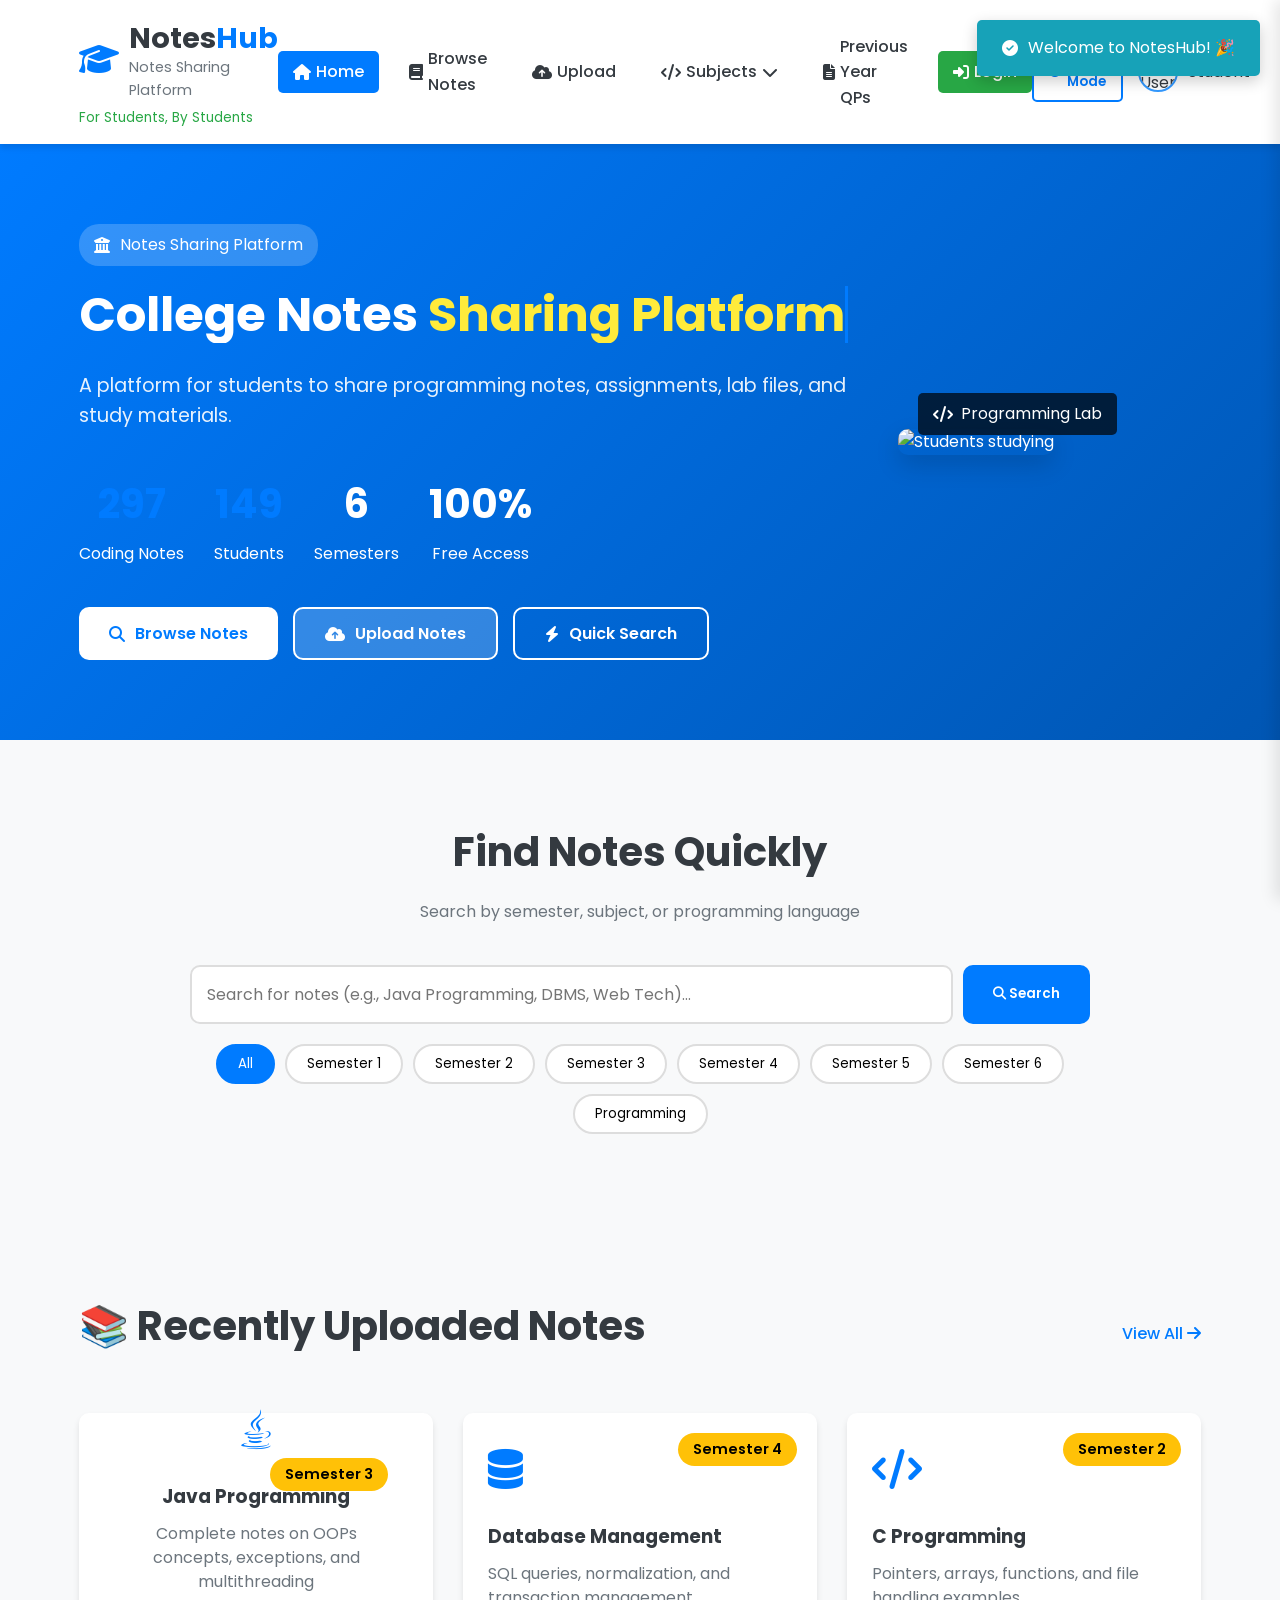
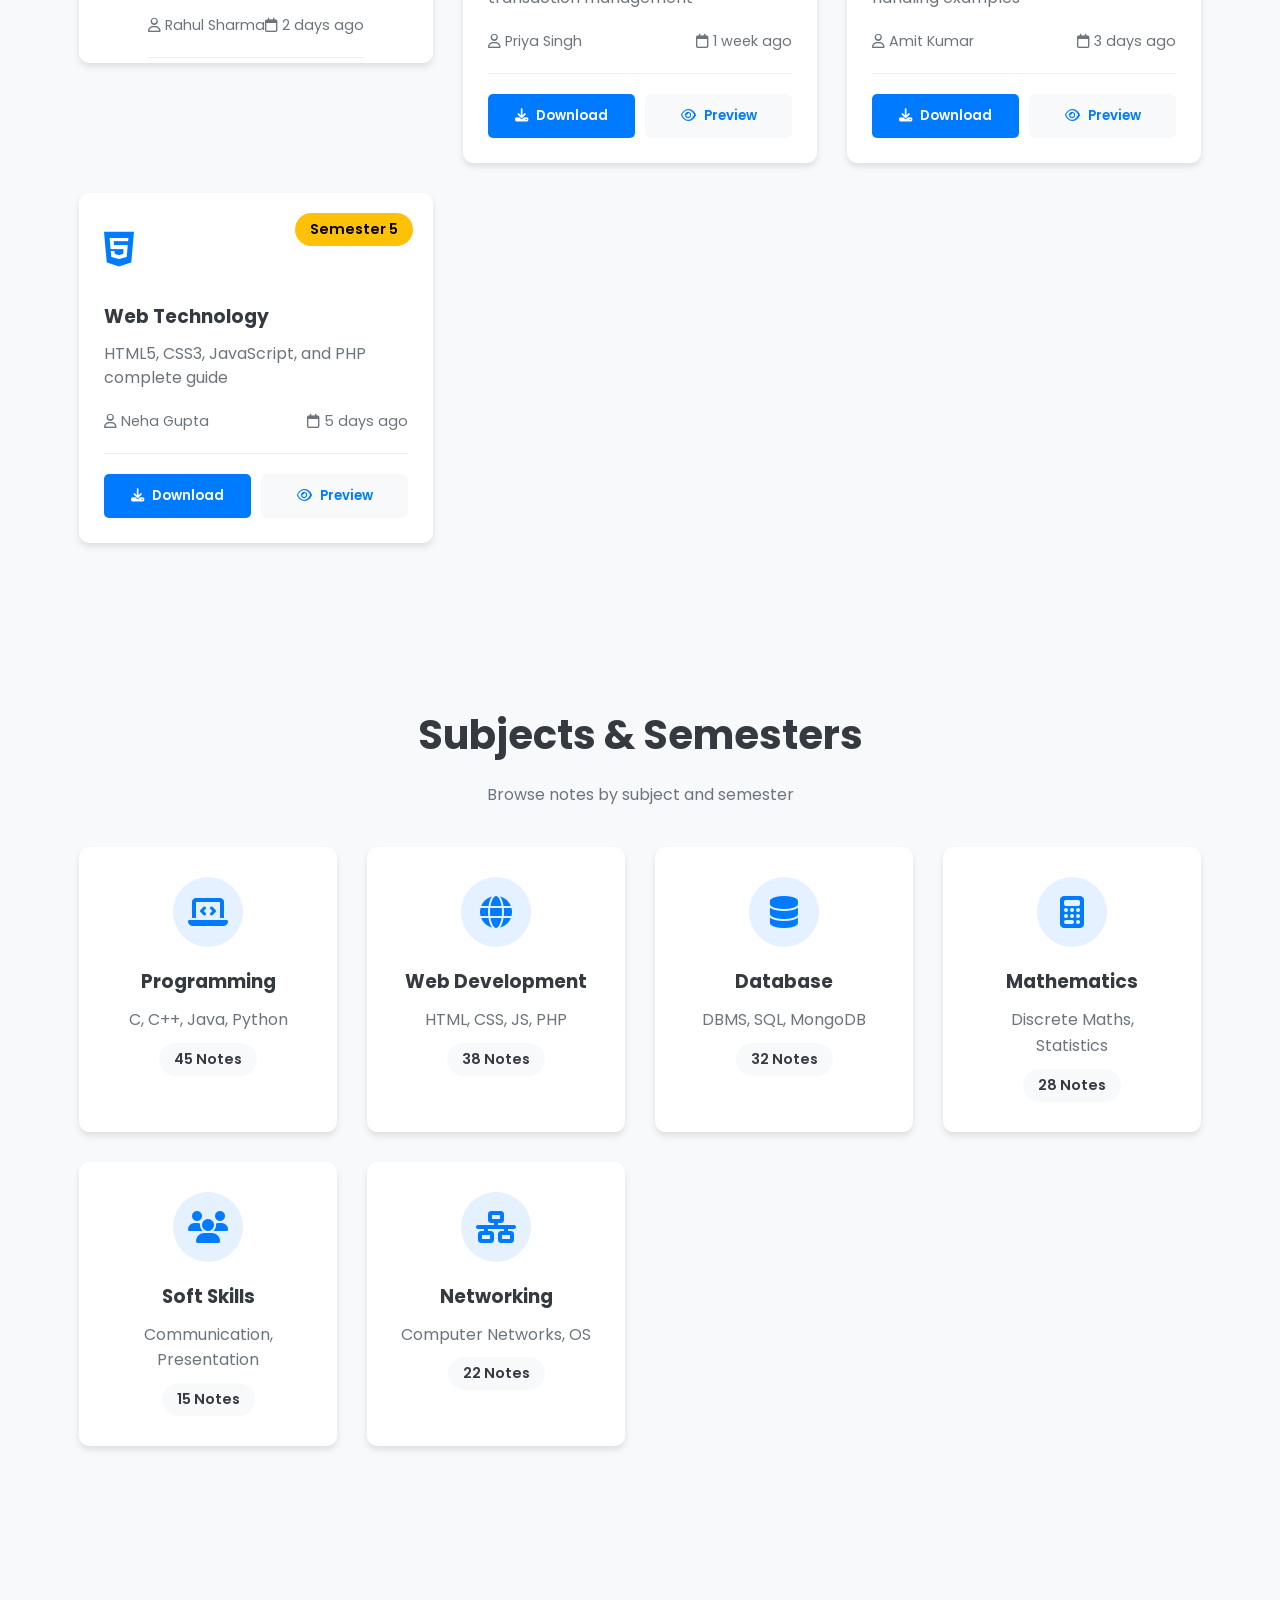
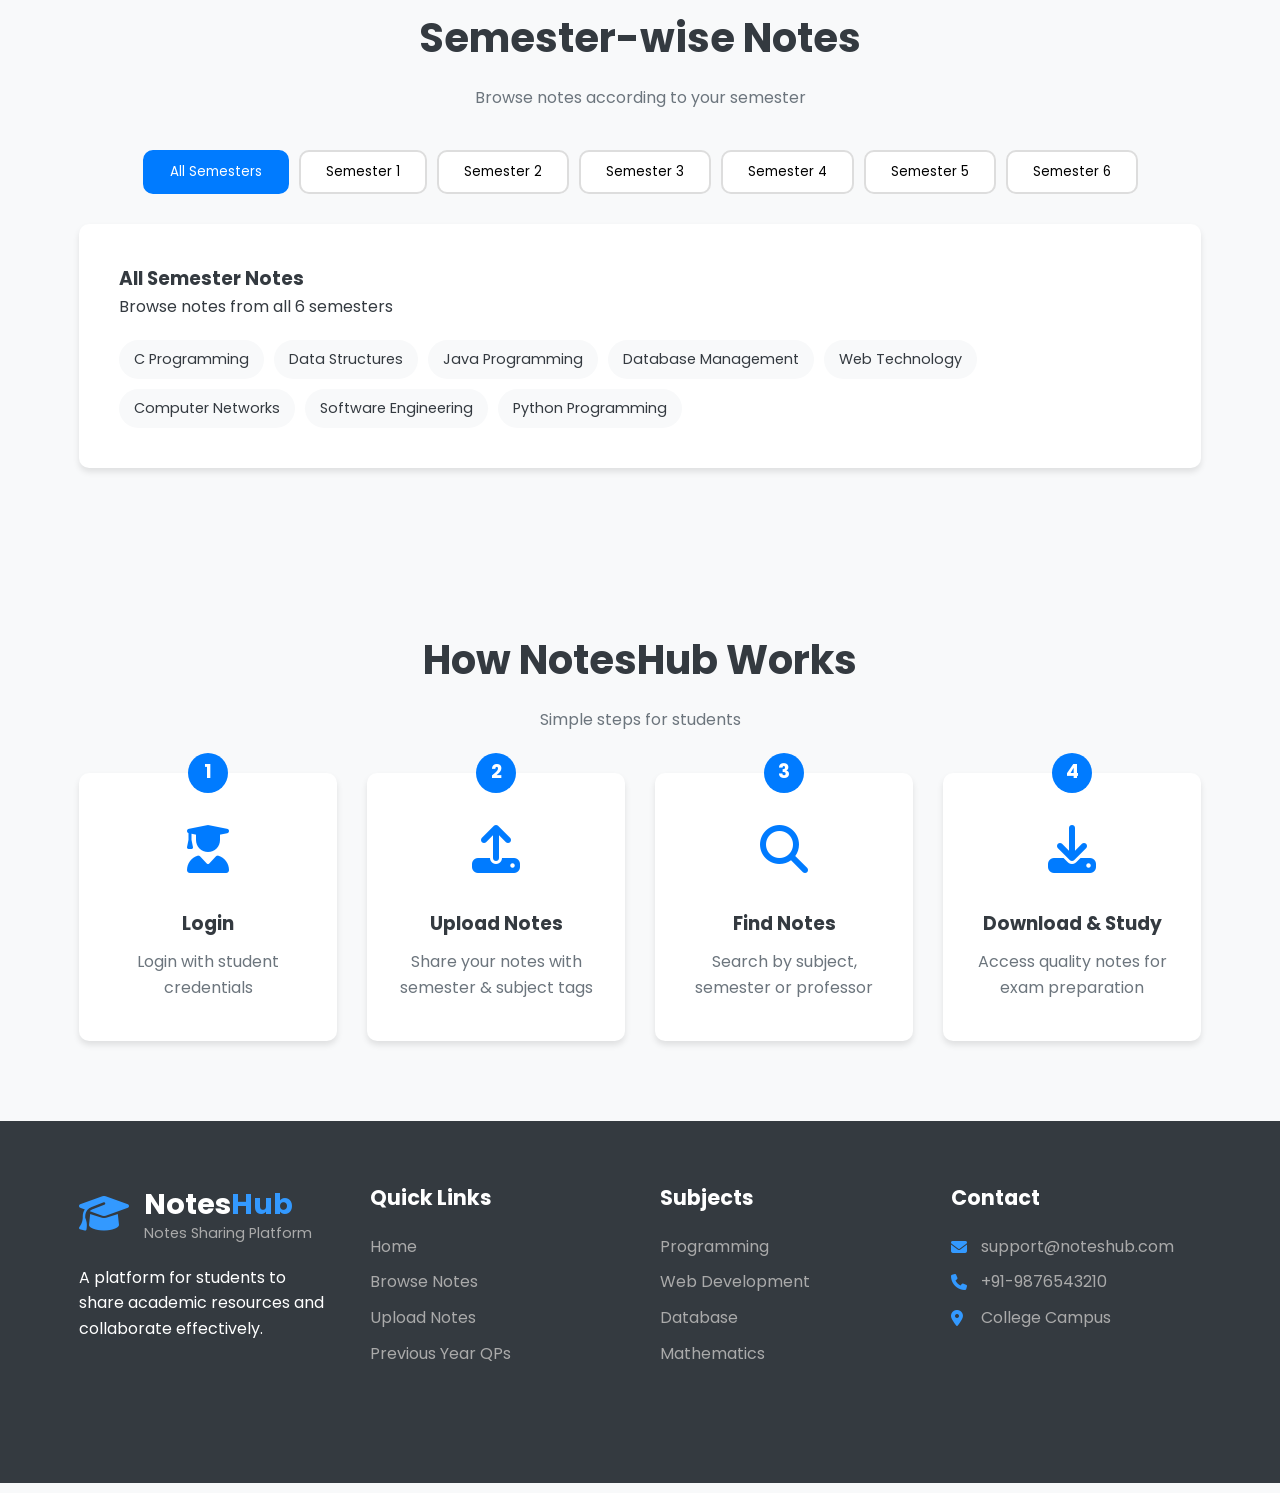
==== commit 73166e53: "Added chatbot" ====
--- a/index.html
+++ b/index.html
@@ -1,1113 +1,1116 @@
-<!DOCTYPE html>
-<html lang="en">
-<head>
-  <meta charset="UTF-8">
-  <meta name="viewport" content="width=device-width, initial-scale=1.0">
-  <title>NotesHub - Notes Sharing Platform</title>
-  <link rel="stylesheet" href="css/style.css">
-  <link rel="stylesheet" href="https://cdnjs.cloudflare.com/ajax/libs/font-awesome/6.4.0/css/all.min.css">
-  <link href="https://fonts.googleapis.com/css2?family=Poppins:wght@300;400;500;600;700&display=swap" rel="stylesheet">
-  <style>
-    /* ===== ADDITIONAL ANIMATIONS ===== */
-    @keyframes fadeIn {
-      from { opacity: 0; transform: translateY(20px); }
-      to { opacity: 1; transform: translateY(0); }
-    }
-    
-    @keyframes slideInLeft {
-      from { opacity: 0; transform: translateX(-30px); }
-      to { opacity: 1; transform: translateX(0); }
-    }
-    
-    @keyframes slideInRight {
-      from { opacity: 0; transform: translateX(30px); }
-      to { opacity: 1; transform: translateX(0); }
-    }
-    
-    @keyframes pulse {
-      0% { transform: scale(1); }
-      50% { transform: scale(1.05); }
-      100% { transform: scale(1); }
-    }
-    
-    @keyframes float {
-      0%, 100% { transform: translateY(0); }
-      50% { transform: translateY(-10px); }
-    }
-    
-    @keyframes bounce {
-      0%, 20%, 50%, 80%, 100% { transform: translateY(0); }
-      40% { transform: translateY(-10px); }
-      60% { transform: translateY(-5px); }
-    }
-    
-    @keyframes shake {
-      0%, 100% { transform: translateX(0); }
-      10%, 30%, 50%, 70%, 90% { transform: translateX(-5px); }
-      20%, 40%, 60%, 80% { transform: translateX(5px); }
-    }
-    
-    @keyframes glow {
-      0%, 100% { box-shadow: 0 0 5px rgba(0, 123, 255, 0.5); }
-      50% { box-shadow: 0 0 20px rgba(0, 123, 255, 0.8); }
-    }
-    
-    /* ===== INTERACTIVE STYLES ===== */
-    .animated {
-      animation: fadeIn 0.8s ease-out;
-    }
-    
-    .pulse-animation:hover {
-      animation: pulse 0.5s ease-in-out;
-    }
-    
-    .float-animation {
-      animation: float 3s ease-in-out infinite;
-    }
-    
-    .bounce-animation:hover {
-      animation: bounce 0.8s;
-    }
-    
-    .glow-animation {
-      animation: glow 2s infinite;
-    }
-    
-    .note-card, .dept-card, .step-card, .filter-btn, .sem-tab {
-      transition: all 0.3s cubic-bezier(0.4, 0, 0.2, 1);
-    }
-    
-    .note-card:hover {
-      transform: translateY(-10px) scale(1.02);
-      box-shadow: 0 15px 35px rgba(0, 0, 0, 0.15);
-    }
-    
-    .dept-card:hover {
-      transform: translateY(-8px) rotateX(5deg);
-      box-shadow: 0 20px 40px rgba(0, 0, 0, 0.1);
-    }
-    
-    .step-card:hover {
-      transform: translateY(-5px) scale(1.05);
-    }
-    
-    .btn:hover {
-      transform: translateY(-3px);
-      box-shadow: 0 7px 14px rgba(0, 0, 0, 0.1);
-    }
-    
-    .btn:active {
-      transform: translateY(-1px);
-    }
-    
-    .dark-mode-toggle:hover {
-      animation: shake 0.5s;
-    }
-    
-    /* ===== LOADING ANIMATION ===== */
-    .loading {
-      display: none;
-      position: fixed;
-      top: 0;
-      left: 0;
-      width: 100%;
-      height: 100%;
-      background: rgba(0, 0, 0, 0.8);
-      z-index: 9999;
-      display: flex;
-      flex-direction: column;
-      justify-content: center;
-      align-items: center;
-      color: white;
-    }
-    
-    .spinner {
-      width: 50px;
-      height: 50px;
-      border: 5px solid rgba(255, 255, 255, 0.3);
-      border-radius: 50%;
-      border-top-color: #007bff;
-      animation: spin 1s linear infinite;
-      margin-bottom: 20px;
-    }
-    
-    @keyframes spin {
-      to { transform: rotate(360deg); }
-    }
-    
-    /* ===== TOAST NOTIFICATION ===== */
-    .toast {
-      position: fixed;
-      top: 20px;
-      right: 20px;
-      background: #28a745;
-      color: white;
-      padding: 15px 25px;
-      border-radius: 5px;
-      box-shadow: 0 5px 15px rgba(0, 0, 0, 0.2);
-      z-index: 10000;
-      transform: translateX(150%);
-      transition: transform 0.5s cubic-bezier(0.68, -0.55, 0.265, 1.55);
-      display: flex;
-      align-items: center;
-      gap: 10px;
-    }
-    
-    .toast.show {
-      transform: translateX(0);
-    }
-    
-    .toast.error {
-      background: #dc3545;
-    }
-    
-    .toast.warning {
-      background: #ffc107;
-      color: #333;
-    }
-    
-    .toast.info {
-      background: #17a2b8;
-    }
-    
-    /* ===== PROGRESS BAR ===== */
-    .progress-container {
-      width: 100%;
-      height: 4px;
-      background: #eee;
-      border-radius: 2px;
-      overflow: hidden;
-      margin: 10px 0;
-    }
-    
-    .progress-bar {
-      height: 100%;
-      background: linear-gradient(90deg, #007bff, #00bfff);
-      width: 0%;
-      transition: width 0.3s ease;
-    }
-    
-    /* ===== TYPEWRITER EFFECT ===== */
-    .typewriter {
-      display: inline-block;
-      overflow: hidden;
-      border-right: 3px solid #007bff;
-      white-space: nowrap;
-      animation: typing 3.5s steps(40, end), blink-caret 0.75s step-end infinite;
-    }
-    
-    @keyframes typing {
-      from { width: 0 }
-      to { width: 100% }
-    }
-    
-    @keyframes blink-caret {
-      from, to { border-color: transparent }
-      50% { border-color: #007bff; }
-    }
-    
-    /* ===== COUNTER ANIMATION ===== */
-    .counter {
-      font-size: 2.5rem;
-      font-weight: bold;
-      color: #007bff;
-    }
-    
-    /* ===== PARALLAX EFFECT ===== */
-    .parallax-section {
-      background-attachment: fixed;
-      background-position: center;
-      background-repeat: no-repeat;
-      background-size: cover;
-      position: relative;
-    }
-    
-    .parallax-overlay {
-      position: absolute;
-      top: 0;
-      left: 0;
-      width: 100%;
-      height: 100%;
-      background: rgba(0, 0, 0, 0.5);
-    }
-    
-    /* ===== FLIP CARD ===== */
-    .flip-card {
-      perspective: 1000px;
-      height: 250px;
-    }
-    
-    .flip-card-inner {
-      position: relative;
-      width: 100%;
-      height: 100%;
-      text-align: center;
-      transition: transform 0.8s;
-      transform-style: preserve-3d;
-    }
-    
-    .flip-card:hover .flip-card-inner {
-      transform: rotateY(180deg);
-    }
-    
-    .flip-card-front, .flip-card-back {
-      position: absolute;
-      width: 100%;
-      height: 100%;
-      -webkit-backface-visibility: hidden;
-      backface-visibility: hidden;
-      border-radius: 10px;
-      padding: 30px;
-      display: flex;
-      flex-direction: column;
-      justify-content: center;
-      align-items: center;
-    }
-    
-    .flip-card-front {
-      background: white;
-      color: #333;
-    }
-    
-    .flip-card-back {
-      background: #007bff;
-      color: white;
-      transform: rotateY(180deg);
-    }
-    
-    /* ===== SCROLL ANIMATIONS ===== */
-    .reveal {
-      opacity: 0;
-      transform: translateY(30px);
-      transition: all 0.8s ease;
-    }
-    
-    .reveal.active {
-      opacity: 1;
-      transform: translateY(0);
-    }
-    
-    /* ===== CUSTOM SCROLLBAR ===== */
-    ::-webkit-scrollbar {
-      width: 10px;
-    }
-    
-    ::-webkit-scrollbar-track {
-      background: #f1f1f1;
-    }
-    
-    ::-webkit-scrollbar-thumb {
-      background: #007bff;
-      border-radius: 5px;
-    }
-    
-    ::-webkit-scrollbar-thumb:hover {
-      background: #0056b3;
-    }
-    
-    /* ===== PARTICLE BACKGROUND ===== */
-    #particles-js {
-      position: absolute;
-      width: 100%;
-      height: 100%;
-      top: 0;
-      left: 0;
-      z-index: -1;
-    }
-  </style>
-</head>
-<body class="light-mode">
-
-<!-- Loading Screen -->
-<div class="loading" id="loading">
-  <div class="spinner"></div>
-  <h3>Loading NotesHub...</h3>
-</div>
-
-<!-- Toast Notification -->
-<div class="toast" id="toast">
-  <i class="fas fa-check-circle"></i>
-  <span id="toast-message">Welcome to NotesHub!</span>
-</div>
-
-<!-- HEADER -->
-<header class="main-header animated">
-  <div class="container header-container">
-    <div class="logo-section">
-      <div class="logo">
-        <i class="fas fa-graduation-cap float-animation"></i>
-        <div>
-          <h1>Notes<span class="glow-animation">Hub</span></h1>
-          <p class="college-name">Notes Sharing Platform</p>
-        </div>
-      </div>
-      <p class="college-tag">For Students, By Students</p>
-    </div>
-    
-    <nav class="main-nav">
-      <a href="index.html" class="active bounce-animation"><i class="fas fa-home"></i> Home</a>
-      <a href="notes.html" class="bounce-animation"><i class="fas fa-book"></i> Browse Notes</a>
-      <a href="upload.html" class="bounce-animation"><i class="fas fa-cloud-upload-alt"></i> Upload</a>
-      <div class="dropdown">
-        <a href="#" class="bounce-animation"><i class="fas fa-code"></i> Subjects <i class="fas fa-chevron-down"></i></a>
-        <div class="dropdown-content">
-          <a href="subject.html?sub=programming">Programming</a>
-          <a href="subject.html?sub=web">Web Development</a>
-          <a href="subject.html?sub=database">Database</a>
-          <a href="subject.html?sub=maths">Mathematics</a>
-          <a href="subject.html?sub=softskills">Soft Skills</a>
-        </div>
-      </div>
-      <a href="pyq.html" class="bounce-animation"><i class="fas fa-file-alt"></i> Previous Year QPs</a>
-      <a href="login.html" class="login-btn bounce-animation"><i class="fas fa-sign-in-alt"></i> Login</a>
-    </nav>
-    
-    <div class="header-actions">
-      <button class="dark-mode-toggle pulse-animation" onclick="toggleDark()" title="Toggle Dark Mode">
-        <i class="fas fa-moon"></i>
-        <span>Dark Mode</span>
-      </button>
-      <div class="user-info">
-        <img src="https://ui-avatars.com/api/?name=Student&background=007bff&color=fff" alt="User" class="user-avatar pulse-animation">
-        <span class="user-name">Student</span>
-      </div>
-    </div>
-    
-    <button class="mobile-menu-btn" onclick="toggleMobileMenu()">
-      <i class="fas fa-bars"></i>
-    </button>
-  </div>
-</header>
-
-<!-- HERO SECTION -->
-<section class="hero-section">
-  <div class="container hero-container reveal">
-    <div class="hero-content">
-      <div class="college-badge pulse-animation">
-        <i class="fas fa-university"></i>
-        <span>Notes Sharing Platform</span>
-      </div>
-      <h1 class="hero-title typewriter">College Notes <span class="highlight">Sharing Platform</span></h1>
-      <p class="hero-subtitle">A platform for students to share programming notes, assignments, lab files, and study materials.</p>
-      
-      <div class="stats-container">
-        <div class="stat-box">
-          <h3 class="counter" data-target="300">0</h3>
-          <p>Coding Notes</p>
-        </div>
-        <div class="stat-box">
-          <h3 class="counter" data-target="150">0</h3>
-          <p>Students</p>
-        </div>
-        <div class="stat-box">
-          <h3>6</h3>
-          <p>Semesters</p>
-        </div>
-        <div class="stat-box">
-          <h3>100%</h3>
-          <p>Free Access</p>
-        </div>
-      </div>
-      
-      <div class="hero-buttons">
-        <a href="notes.html" class="btn btn-primary pulse-animation">
-          <i class="fas fa-search"></i> Browse Notes
-        </a>
-        <a href="upload.html" class="btn btn-secondary pulse-animation">
-          <i class="fas fa-cloud-upload-alt"></i> Upload Notes
-        </a>
-        <a href="#quick-search" class="btn btn-outline pulse-animation">
-          <i class="fas fa-bolt"></i> Quick Search
-        </a>
-      </div>
-    </div>
-    
-    <div class="hero-image reveal" style="animation-delay: 0.3s;">
-      <img src="https://images.unsplash.com/photo-1517077304055-6e89abbf09b0?ixlib=rb-4.0.3&auto=format&fit=crop&w=600&q=80" alt="Students studying">
-      <div class="image-label">
-        <i class="fas fa-code"></i> Programming Lab
-      </div>
-    </div>
-  </div>
-</section>
-
-<!-- QUICK SEARCH SECTION -->
-<section class="search-section" id="quick-search">
-  <div class="container reveal">
-    <h2 class="section-title">Find Notes Quickly</h2>
-    <p class="section-subtitle">Search by semester, subject, or programming language</p>
-    
-    <div class="search-container">
-      <div class="search-box">
-        <input type="text" id="searchInput" placeholder="Search for notes (e.g., Java Programming, DBMS, Web Tech)...">
-        <button onclick="performSearch()" class="pulse-animation"><i class="fas fa-search"></i> Search</button>
-      </div>
-      
-      <div class="quick-filters">
-        <button class="filter-btn active pulse-animation" data-filter="all">All</button>
-        <button class="filter-btn pulse-animation" data-filter="sem1">Semester 1</button>
-        <button class="filter-btn pulse-animation" data-filter="sem2">Semester 2</button>
-        <button class="filter-btn pulse-animation" data-filter="sem3">Semester 3</button>
-        <button class="filter-btn pulse-animation" data-filter="sem4">Semester 4</button>
-        <button class="filter-btn pulse-animation" data-filter="sem5">Semester 5</button>
-        <button class="filter-btn pulse-animation" data-filter="sem6">Semester 6</button>
-        <button class="filter-btn pulse-animation" data-filter="programming">Programming</button>
-      </div>
-    </div>
-  </div>
-</section>
-
-<!-- FEATURED NOTES -->
-<section class="featured-section">
-  <div class="container">
-    <div class="section-header reveal">
-      <h2 class="section-title">📚 Recently Uploaded Notes</h2>
-      <a href="notes.html" class="view-all pulse-animation">View All <i class="fas fa-arrow-right"></i></a>
-    </div>
-    
-    <div class="notes-grid" id="notesContainer">
-      <div class="note-card reveal flip-card" style="animation-delay: 0.1s;">
-        <div class="flip-card-inner">
-          <div class="flip-card-front">
-            <div class="note-badge">Semester 3</div>
-            <div class="note-icon">
-              <i class="fab fa-java"></i>
-            </div>
-            <h3>Java Programming</h3>
-            <p class="note-desc">Complete notes on OOPs concepts, exceptions, and multithreading</p>
-            <div class="note-meta">
-              <span><i class="far fa-user"></i> Rahul Sharma</span>
-              <span><i class="far fa-calendar"></i> 2 days ago</span>
-            </div>
-          </div>
-          <div class="flip-card-back">
-            <h3>Java Programming</h3>
-            <p>Click to download complete notes</p>
-            <div class="progress-container">
-              <div class="progress-bar" style="width: 85%"></div>
-            </div>
-            <p>Rating: ⭐⭐⭐⭐⭐</p>
-            <button class="btn-download" onclick="downloadNoteWithProgress(1)"><i class="fas fa-download"></i> Download</button>
-          </div>
-        </div>
-      </div>
-      
-      <div class="note-card reveal" style="animation-delay: 0.2s;">
-        <div class="note-badge">Semester 4</div>
-        <div class="note-icon">
-          <i class="fas fa-database"></i>
-        </div>
-        <h3>Database Management</h3>
-        <p class="note-desc">SQL queries, normalization, and transaction management</p>
-        <div class="note-meta">
-          <span><i class="far fa-user"></i> Priya Singh</span>
-          <span><i class="far fa-calendar"></i> 1 week ago</span>
-        </div>
-        <div class="note-actions">
-          <button class="btn-download pulse-animation" onclick="downloadNoteWithProgress(2)"><i class="fas fa-download"></i> Download</button>
-          <button class="btn-preview pulse-animation" onclick="previewNote()"><i class="far fa-eye"></i> Preview</button>
-        </div>
-      </div>
-      
-      <div class="note-card reveal" style="animation-delay: 0.3s;">
-        <div class="note-badge">Semester 2</div>
-        <div class="note-icon">
-          <i class="fas fa-code"></i>
-        </div>
-        <h3>C Programming</h3>
-        <p class="note-desc">Pointers, arrays, functions, and file handling examples</p>
-        <div class="note-meta">
-          <span><i class="far fa-user"></i> Amit Kumar</span>
-          <span><i class="far fa-calendar"></i> 3 days ago</span>
-        </div>
-        <div class="note-actions">
-          <button class="btn-download pulse-animation" onclick="downloadNoteWithProgress(3)"><i class="fas fa-download"></i> Download</button>
-          <button class="btn-preview pulse-animation" onclick="previewNote()"><i class="far fa-eye"></i> Preview</button>
-        </div>
-      </div>
-      
-      <div class="note-card reveal" style="animation-delay: 0.4s;">
-        <div class="note-badge">Semester 5</div>
-        <div class="note-icon">
-          <i class="fab fa-html5"></i>
-        </div>
-        <h3>Web Technology</h3>
-        <p class="note-desc">HTML5, CSS3, JavaScript, and PHP complete guide</p>
-        <div class="note-meta">
-          <span><i class="far fa-user"></i> Neha Gupta</span>
-          <span><i class="far fa-calendar"></i> 5 days ago</span>
-        </div>
-        <div class="note-actions">
-          <button class="btn-download pulse-animation" onclick="downloadNoteWithProgress(4)"><i class="fas fa-download"></i> Download</button>
-          <button class="btn-preview pulse-animation" onclick="previewNote()"><i class="far fa-eye"></i> Preview</button>
-        </div>
-      </div>
-    </div>
-  </div>
-</section>
-
-<!-- SUBJECTS SECTION -->
-<section class="dept-section">
-  <div class="container">
-    <h2 class="section-title reveal">Subjects & Semesters</h2>
-    <p class="section-subtitle reveal">Browse notes by subject and semester</p>
-    
-    <div class="dept-grid">
-      <a href="subject.html?sub=programming" class="dept-card reveal" style="animation-delay: 0.1s;">
-        <div class="dept-icon">
-          <i class="fas fa-laptop-code"></i>
-        </div>
-        <h3>Programming</h3>
-        <p>C, C++, Java, Python</p>
-        <span class="subject-count">45 Notes</span>
-      </a>
-      
-      <a href="subject.html?sub=web" class="dept-card reveal" style="animation-delay: 0.2s;">
-        <div class="dept-icon">
-          <i class="fas fa-globe"></i>
-        </div>
-        <h3>Web Development</h3>
-        <p>HTML, CSS, JS, PHP</p>
-        <span class="subject-count">38 Notes</span>
-      </a>
-      
-      <a href="subject.html?sub=database" class="dept-card reveal" style="animation-delay: 0.3s;">
-        <div class="dept-icon">
-          <i class="fas fa-database"></i>
-        </div>
-        <h3>Database</h3>
-        <p>DBMS, SQL, MongoDB</p>
-        <span class="subject-count">32 Notes</span>
-      </a>
-      
-      <a href="subject.html?sub=maths" class="dept-card reveal" style="animation-delay: 0.4s;">
-        <div class="dept-icon">
-          <i class="fas fa-calculator"></i>
-        </div>
-        <h3>Mathematics</h3>
-        <p>Discrete Maths, Statistics</p>
-        <span class="subject-count">28 Notes</span>
-      </a>
-      
-      <a href="subject.html?sub=softskills" class="dept-card reveal" style="animation-delay: 0.5s;">
-        <div class="dept-icon">
-          <i class="fas fa-users"></i>
-        </div>
-        <h3>Soft Skills</h3>
-        <p>Communication, Presentation</p>
-        <span class="subject-count">15 Notes</span>
-      </a>
-      
-      <a href="subject.html?sub=networking" class="dept-card reveal" style="animation-delay: 0.6s;">
-        <div class="dept-icon">
-          <i class="fas fa-network-wired"></i>
-        </div>
-        <h3>Networking</h3>
-        <p>Computer Networks, OS</p>
-        <span class="subject-count">22 Notes</span>
-      </a>
-    </div>
-  </div>
-</section>
-
-<!-- SEMESTER WISE SECTION -->
-<section class="semester-section">
-  <div class="container">
-    <h2 class="section-title reveal">Semester-wise Notes</h2>
-    <p class="section-subtitle reveal">Browse notes according to your semester</p>
-    
-    <div class="semester-tabs reveal">
-      <button class="sem-tab active pulse-animation" data-sem="all">All Semesters</button>
-      <button class="sem-tab pulse-animation" data-sem="1">Semester 1</button>
-      <button class="sem-tab pulse-animation" data-sem="2">Semester 2</button>
-      <button class="sem-tab pulse-animation" data-sem="3">Semester 3</button>
-      <button class="sem-tab pulse-animation" data-sem="4">Semester 4</button>
-      <button class="sem-tab pulse-animation" data-sem="5">Semester 5</button>
-      <button class="sem-tab pulse-animation" data-sem="6">Semester 6</button>
-    </div>
-    
-    <div class="semester-content reveal">
-      <div class="sem-card active" id="sem-all">
-        <h3>All Semester Notes</h3>
-        <p>Browse notes from all 6 semesters</p>
-        <div class="sem-subjects">
-          <span class="pulse-animation">C Programming</span>
-          <span class="pulse-animation">Data Structures</span>
-          <span class="pulse-animation">Java Programming</span>
-          <span class="pulse-animation">Database Management</span>
-          <span class="pulse-animation">Web Technology</span>
-          <span class="pulse-animation">Computer Networks</span>
-          <span class="pulse-animation">Software Engineering</span>
-          <span class="pulse-animation">Python Programming</span>
-        </div>
-      </div>
-    </div>
-  </div>
-</section>
-
-<!-- HOW IT WORKS -->
-<section class="how-it-works">
-  <div class="container">
-    <h2 class="section-title reveal">How NotesHub Works</h2>
-    <p class="section-subtitle reveal">Simple steps for students</p>
-    
-    <div class="steps-container">
-      <div class="step-card reveal" style="animation-delay: 0.1s;">
-        <div class="step-number">1</div>
-        <div class="step-icon">
-          <i class="fas fa-user-graduate"></i>
-        </div>
-        <h3>Login</h3>
-        <p>Login with student credentials</p>
-      </div>
-      
-      <div class="step-card reveal" style="animation-delay: 0.2s;">
-        <div class="step-number">2</div>
-        <div class="step-icon">
-          <i class="fas fa-upload"></i>
-        </div>
-        <h3>Upload Notes</h3>
-        <p>Share your notes with semester & subject tags</p>
-      </div>
-      
-      <div class="step-card reveal" style="animation-delay: 0.3s;">
-        <div class="step-number">3</div>
-        <div class="step-icon">
-          <i class="fas fa-search"></i>
-        </div>
-        <h3>Find Notes</h3>
-        <p>Search by subject, semester or professor</p>
-      </div>
-      
-      <div class="step-card reveal" style="animation-delay: 0.4s;">
-        <div class="step-number">4</div>
-        <div class="step-icon">
-          <i class="fas fa-download"></i>
-        </div>
-        <h3>Download & Study</h3>
-        <p>Access quality notes for exam preparation</p>
-      </div>
-    </div>
-  </div>
-</section>
-
-<!-- FOOTER -->
-<footer class="main-footer">
-  <div class="container">
-    <div class="footer-content">
-      <div class="footer-col reveal" style="animation-delay: 0.1s;">
-        <div class="footer-logo">
-          <i class="fas fa-graduation-cap"></i>
-          <div>
-            <h2>Notes<span>Hub</span></h2>
-            <p class="footer-college">Notes Sharing Platform</p>
-          </div>
-        </div>
-        <p>A platform for students to share academic resources and collaborate effectively.</p>
-      </div>
-      
-      <div class="footer-col reveal" style="animation-delay: 0.2s;">
-        <h3>Quick Links</h3>
-        <ul>
-          <li><a href="index.html" class="pulse-animation">Home</a></li>
-          <li><a href="notes.html" class="pulse-animation">Browse Notes</a></li>
-          <li><a href="upload.html" class="pulse-animation">Upload Notes</a></li>
-          <li><a href="pyq.html" class="pulse-animation">Previous Year QPs</a></li>
-        </ul>
-      </div>
-      
-      <div class="footer-col reveal" style="animation-delay: 0.3s;">
-        <h3>Subjects</h3>
-        <ul>
-          <li><a href="subject.html?sub=programming" class="pulse-animation">Programming</a></li>
-          <li><a href="subject.html?sub=web" class="pulse-animation">Web Development</a></li>
-          <li><a href="subject.html?sub=database" class="pulse-animation">Database</a></li>
-          <li><a href="subject.html?sub=maths" class="pulse-animation">Mathematics</a></li>
-        </ul>
-      </div>
-      
-      <div class="footer-col reveal" style="animation-delay: 0.4s;">
-        <h3>Contact</h3>
-        <ul class="contact-info">
-          <li><i class="fas fa-envelope"></i> support@noteshub.com</li>
-          <li><i class="fas fa-phone"></i> +91-9876543210</li>
-          <li><i class="fas fa-map-marker-alt"></i> College Campus</li>
-        </ul>
-      </div>
-    </div>
-    
-    <div class="footer-bottom reveal">
-      <p>© 2024 NotesHub | For College Project</p>
-    </div>
-  </div>
-</footer>
-
-<!-- Mobile Menu -->
-<div class="mobile-menu" id="mobileMenu">
-  <div class="mobile-menu-header">
-    <div class="mobile-logo">
-      <i class="fas fa-graduation-cap"></i>
-      <h3>NotesHub</h3>
-    </div>
-    <button class="close-menu" onclick="toggleMobileMenu()">
-      <i class="fas fa-times"></i>
-    </button>
-  </div>
-  <div class="mobile-menu-links">
-    <a href="index.html"><i class="fas fa-home"></i> Home</a>
-    <a href="notes.html"><i class="fas fa-book"></i> Browse Notes</a>
-    <a href="upload.html"><i class="fas fa-cloud-upload-alt"></i> Upload</a>
-    <a href="pyq.html"><i class="fas fa-file-alt"></i> PYQs</a>
-    <a href="login.html" class="mobile-login"><i class="fas fa-sign-in-alt"></i> Student Login</a>
-  </div>
-</div>
-
-<!-- Enhanced JavaScript with Animations -->
-<script>
-// ===== INITIAL LOADING ANIMATION =====
-window.addEventListener('load', function() {
-    setTimeout(() => {
-        document.getElementById('loading').style.display = 'none';
-        showToast('Welcome to NotesHub! 🎉', 'info');
-    }, 1500);
-    
-    // Initialize animations
-    initAnimations();
-    initCounters();
-    initScrollReveal();
-});
-
-// ===== DARK MODE FUNCTION =====
-function toggleDark() {
-    const body = document.body;
-    const isDark = body.classList.toggle('dark-mode');
-    body.classList.toggle('light-mode', !isDark);
-    
-    // Save preference
-    localStorage.setItem('darkMode', isDark);
-    
-    // Update button with animation
-    const darkBtn = document.querySelector('.dark-mode-toggle');
-    if (darkBtn) {
-        const icon = darkBtn.querySelector('i');
-        const text = darkBtn.querySelector('span');
-        if (icon) {
-            icon.className = isDark ? 'fas fa-sun' : 'fas fa-moon';
-            // Add animation
-            icon.style.animation = 'spin 0.5s linear';
-            setTimeout(() => icon.style.animation = '', 500);
-        }
-        if (text) text.textContent = isDark ? 'Light Mode' : 'Dark Mode';
-    }
-    
-    showToast(isDark ? '🌙 Dark Mode Activated' : '☀️ Light Mode Activated', 'info');
-}
-
-// ===== MOBILE MENU =====
-function toggleMobileMenu() {
-    const menu = document.getElementById('mobileMenu');
-    if (menu) {
-        menu.classList.toggle('open');
-        // Add animation
-        if (menu.classList.contains('open')) {
-            menu.style.animation = 'slideInRight 0.3s ease-out';
-        }
-    }
-}
-
-// ===== TOAST NOTIFICATION SYSTEM =====
-function showToast(message, type = 'info') {
-    const toast = document.getElementById('toast');
-    const toastMessage = document.getElementById('toast-message');
-    
-    toastMessage.textContent = message;
-    toast.className = 'toast';
-    toast.classList.add(type, 'show');
-    
-    // Auto hide after 3 seconds
-    setTimeout(() => {
-        toast.classList.remove('show');
-    }, 3000);
-}
-
-// ===== ANIMATED DOWNLOAD WITH PROGRESS =====
-function downloadNoteWithProgress(noteId) {
-    const downloadBtn = event.target.closest('.btn-download');
-    const originalText = downloadBtn.innerHTML;
-    
-    // Show progress bar
-    const progressBar = document.createElement('div');
-    progressBar.className = 'progress-container';
-    progressBar.innerHTML = '<div class="progress-bar"></div>';
-    
-    // Replace button with progress
-    downloadBtn.innerHTML = '<i class="fas fa-spinner fa-spin"></i> Downloading...';
-    downloadBtn.disabled = true;
-    
-    // Simulate download progress
-    let progress = 0;
-    const interval = setInterval(() => {
-        progress += 10;
-        const bar = progressBar.querySelector('.progress-bar');
-        if (bar) bar.style.width = progress + '%';
-        
-        if (progress >= 100) {
-            clearInterval(interval);
-            // Show completion
-            downloadBtn.innerHTML = '<i class="fas fa-check"></i> Downloaded!';
-            downloadBtn.style.background = '#28a745';
-            
-            showToast('Note downloaded successfully! ✅', 'success');
-            
-            // Reset after 2 seconds
-            setTimeout(() => {
-                downloadBtn.innerHTML = originalText;
-                downloadBtn.disabled = false;
-                downloadBtn.style.background = '';
-            }, 2000);
-        }
-    }, 100);
-}
-
-// ===== ANIMATED COUNTERS =====
-function initCounters() {
-    const counters = document.querySelectorAll('.counter');
-    counters.forEach(counter => {
-        const target = +counter.getAttribute('data-target');
-        const increment = target / 100;
-        let current = 0;
-        
-        const updateCounter = () => {
-            if (current < target) {
-                current += increment;
-                counter.textContent = Math.ceil(current);
-                setTimeout(updateCounter, 20);
-            } else {
-                counter.textContent = target;
-            }
-        };
-        
-        // Start counter when visible
-        const observer = new IntersectionObserver((entries) => {
-            entries.forEach(entry => {
-                if (entry.isIntersecting) {
-                    updateCounter();
-                    observer.unobserve(entry.target);
-                }
-            });
-        });
-        
-        observer.observe(counter);
-    });
-}
-
-// ===== SCROLL REVEAL ANIMATIONS =====
-function initScrollReveal() {
-    const reveals = document.querySelectorAll('.reveal');
-    
-    const revealOnScroll = () => {
-        reveals.forEach(element => {
-            const windowHeight = window.innerHeight;
-            const elementTop = element.getBoundingClientRect().top;
-            const elementVisible = 150;
-            
-            if (elementTop < windowHeight - elementVisible) {
-                element.classList.add('active');
-            }
-        });
-    };
-    
-    window.addEventListener('scroll', revealOnScroll);
-    // Initial check
-    revealOnScroll();
-}
-
-// ===== INTERACTIVE FILTERS =====
-function initAnimations() {
-    // Filter buttons animation
-    const filterBtns = document.querySelectorAll('.filter-btn');
-    filterBtns.forEach(btn => {
-        btn.addEventListener('click', function() {
-            // Remove active class from all
-            filterBtns.forEach(b => b.classList.remove('active'));
-            // Add active to clicked
-            this.classList.add('active');
-            
-            // Add click animation
-            this.style.animation = 'bounce 0.5s';
-            setTimeout(() => this.style.animation = '', 500);
-            
-            // Show toast
-            const filter = this.getAttribute('data-filter');
-            showToast(`Filtering by: ${filter}`, 'info');
-        });
-    });
-    
-    // Semester tabs animation
-    const semTabs = document.querySelectorAll('.sem-tab');
-    semTabs.forEach(tab => {
-        tab.addEventListener('click', function() {
-            semTabs.forEach(t => t.classList.remove('active'));
-            this.classList.add('active');
-            
-            // Add click animation
-            this.style.animation = 'pulse 0.3s';
-            setTimeout(() => this.style.animation = '', 300);
-        });
-    });
-    
-    // Hover effects for cards
-    const cards = document.querySelectorAll('.note-card, .dept-card, .step-card');
-    cards.forEach(card => {
-        card.addEventListener('mouseenter', function() {
-            this.style.transform = 'scale(1.05)';
-        });
-        
-        card.addEventListener('mouseleave', function() {
-            this.style.transform = '';
-        });
-    });
-}
-
-// ===== SEARCH FUNCTION WITH ANIMATION =====
-function performSearch() {
-    const query = document.getElementById('searchInput').value;
-    if (!query) {
-        showToast('Please enter search term', 'warning');
-        // Shake animation for empty search
-        const searchBox = document.querySelector('.search-box');
-        searchBox.style.animation = 'shake 0.5s';
-        setTimeout(() => searchBox.style.animation = '', 500);
-        return;
-    }
-    
-    // Show loading
-    const searchBtn = document.querySelector('.search-box button');
-    const originalText = searchBtn.innerHTML;
-    searchBtn.innerHTML = '<i class="fas fa-spinner fa-spin"></i> Searching...';
-    
-    // Simulate search
-    setTimeout(() => {
-        searchBtn.innerHTML = originalText;
-        showToast(`Found 15 results for "${query}"`, 'success');
-        
-        // Highlight matching text
-        const notes = document.querySelectorAll('.note-card h3, .note-desc');
-        notes.forEach(note => {
-            const text = note.textContent;
-            if (text.toLowerCase().includes(query.toLowerCase())) {
-                note.style.background = 'rgba(255, 255, 0, 0.2)';
-                note.style.padding = '5px';
-                note.style.borderRadius = '4px';
-                note.style.animation = 'glow 1s';
-                
-                // Scroll to first match
-                note.scrollIntoView({ behavior: 'smooth', block: 'center' });
-            }
-        });
-    }, 1500);
-}
-
-// ===== PREVIEW NOTE WITH MODAL =====
-function previewNote() {
-    // Create modal
-    const modal = document.createElement('div');
-    modal.style.cssText = `
-        position: fixed;
-        top: 0;
-        left: 0;
-        width: 100%;
-        height: 100%;
-        background: rgba(0,0,0,0.8);
-        z-index: 10000;
-        display: flex;
-        justify-content: center;
-        align-items: center;
-        animation: fadeIn 0.3s;
-    `;
-    
-    modal.innerHTML = `
-        <div style="background: white; padding: 30px; border-radius: 10px; max-width: 500px; width: 90%; animation: slideInUp 0.5s;">
-            <div style="display: flex; justify-content: space-between; align-items: center; margin-bottom: 20px;">
-                <h3 style="color: #333;">Note Preview</h3>
-                <button onclick="this.parentElement.parentElement.parentElement.remove()" style="background: none; border: none; font-size: 1.5rem; cursor: pointer;">×</button>
-            </div>
-            <p>This is a preview of the note content. In a real application, this would show the actual PDF or document content.</p>
-            <div style="margin-top: 20px; display: flex; gap: 10px;">
-                <button onclick="downloadNoteWithProgress()" style="background: #007bff; color: white; border: none; padding: 10px 20px; border-radius: 5px; cursor: pointer;">Download</button>
-                <button onclick="this.parentElement.parentElement.parentElement.remove()" style="background: #6c757d; color: white; border: none; padding: 10px 20px; border-radius: 5px; cursor: pointer;">Close</button>
-            </div>
-        </div>
-    `;
-    
-    document.body.appendChild(modal);
-    
-    // Close on click outside
-    modal.addEventListener('click', function(e) {
-        if (e.target === this) {
-            this.remove();
-        }
-    });
-}
-
-// ===== INITIALIZE DARK MODE ON LOAD =====
-document.addEventListener('DOMContentLoaded', function() {
-    const savedMode = localStorage.getItem('darkMode');
-    if (savedMode === 'true') {
-        document.body.classList.add('dark-mode');
-        document.body.classList.remove('light-mode');
-        
-        const darkBtn = document.querySelector('.dark-mode-toggle');
-        if (darkBtn) {
-            const icon = darkBtn.querySelector('i');
-            const text = darkBtn.querySelector('span');
-            if (icon) icon.className = 'fas fa-sun';
-            if (text) text.textContent = 'Light Mode';
-        }
-    }
-    
-    // Make functions global
-    window.toggleDark = toggleDark;
-    window.toggleMobileMenu = toggleMobileMenu;
-    window.performSearch = performSearch;
-    window.downloadNoteWithProgress = downloadNoteWithProgress;
-    window.previewNote = previewNote;
-});
-
-// ===== KEYBOARD SHORTCUTS =====
-document.addEventListener('keydown', function(e) {
-    // Ctrl/Cmd + K for search
-    if ((e.ctrlKey || e.metaKey) && e.key === 'k') {
-        e.preventDefault();
-        document.getElementById('searchInput').focus();
-        showToast('Search shortcut activated 🔍', 'info');
-    }
-    
-    // Escape to close modal/menu
-    if (e.key === 'Escape') {
-        const mobileMenu = document.getElementById('mobileMenu');
-        if (mobileMenu.classList.contains('open')) {
-            toggleMobileMenu();
-        }
-    }
-    
-    // D for dark mode toggle
-    if (e.key === 'd' || e.key === 'D') {
-        if (e.altKey) {
-            toggleDark();
-        }
-    }
-});
-
-// ===== ADDITIONAL ANIMATION KEYFRAMES =====
-const style = document.createElement('style');
-style.textContent = `
-    @keyframes slideInUp {
-        from { opacity: 0; transform: translateY(50px); }
-        to { opacity: 1; transform: translateY(0); }
-    }
-`;
-document.head.appendChild(style);
-</script>
-</body>
+<!DOCTYPE html>
+<html lang="en">
+<head>
+  <meta charset="UTF-8">
+  <meta name="viewport" content="width=device-width, initial-scale=1.0">
+  <title>NotesHub - Notes Sharing Platform</title>
+  <link rel="stylesheet" href="css/style.css">
+  <link rel="stylesheet" href="https://cdnjs.cloudflare.com/ajax/libs/font-awesome/6.4.0/css/all.min.css">
+  <link href="https://fonts.googleapis.com/css2?family=Poppins:wght@300;400;500;600;700&display=swap" rel="stylesheet">
+  <style>
+    /* ===== ADDITIONAL ANIMATIONS ===== */
+    @keyframes fadeIn {
+      from { opacity: 0; transform: translateY(20px); }
+      to { opacity: 1; transform: translateY(0); }
+    }
+    
+    @keyframes slideInLeft {
+      from { opacity: 0; transform: translateX(-30px); }
+      to { opacity: 1; transform: translateX(0); }
+    }
+    
+    @keyframes slideInRight {
+      from { opacity: 0; transform: translateX(30px); }
+      to { opacity: 1; transform: translateX(0); }
+    }
+    
+    @keyframes pulse {
+      0% { transform: scale(1); }
+      50% { transform: scale(1.05); }
+      100% { transform: scale(1); }
+    }
+    
+    @keyframes float {
+      0%, 100% { transform: translateY(0); }
+      50% { transform: translateY(-10px); }
+    }
+    
+    @keyframes bounce {
+      0%, 20%, 50%, 80%, 100% { transform: translateY(0); }
+      40% { transform: translateY(-10px); }
+      60% { transform: translateY(-5px); }
+    }
+    
+    @keyframes shake {
+      0%, 100% { transform: translateX(0); }
+      10%, 30%, 50%, 70%, 90% { transform: translateX(-5px); }
+      20%, 40%, 60%, 80% { transform: translateX(5px); }
+    }
+    
+    @keyframes glow {
+      0%, 100% { box-shadow: 0 0 5px rgba(0, 123, 255, 0.5); }
+      50% { box-shadow: 0 0 20px rgba(0, 123, 255, 0.8); }
+    }
+    
+    /* ===== INTERACTIVE STYLES ===== */
+    .animated {
+      animation: fadeIn 0.8s ease-out;
+    }
+    
+    .pulse-animation:hover {
+      animation: pulse 0.5s ease-in-out;
+    }
+    
+    .float-animation {
+      animation: float 3s ease-in-out infinite;
+    }
+    
+    .bounce-animation:hover {
+      animation: bounce 0.8s;
+    }
+    
+    .glow-animation {
+      animation: glow 2s infinite;
+    }
+    
+    .note-card, .dept-card, .step-card, .filter-btn, .sem-tab {
+      transition: all 0.3s cubic-bezier(0.4, 0, 0.2, 1);
+    }
+    
+    .note-card:hover {
+      transform: translateY(-10px) scale(1.02);
+      box-shadow: 0 15px 35px rgba(0, 0, 0, 0.15);
+    }
+    
+    .dept-card:hover {
+      transform: translateY(-8px) rotateX(5deg);
+      box-shadow: 0 20px 40px rgba(0, 0, 0, 0.1);
+    }
+    
+    .step-card:hover {
+      transform: translateY(-5px) scale(1.05);
+    }
+    
+    .btn:hover {
+      transform: translateY(-3px);
+      box-shadow: 0 7px 14px rgba(0, 0, 0, 0.1);
+    }
+    
+    .btn:active {
+      transform: translateY(-1px);
+    }
+    
+    .dark-mode-toggle:hover {
+      animation: shake 0.5s;
+    }
+    
+    /* ===== LOADING ANIMATION ===== */
+    .loading {
+      display: none;
+      position: fixed;
+      top: 0;
+      left: 0;
+      width: 100%;
+      height: 100%;
+      background: rgba(0, 0, 0, 0.8);
+      z-index: 9999;
+      display: flex;
+      flex-direction: column;
+      justify-content: center;
+      align-items: center;
+      color: white;
+    }
+    
+    .spinner {
+      width: 50px;
+      height: 50px;
+      border: 5px solid rgba(255, 255, 255, 0.3);
+      border-radius: 50%;
+      border-top-color: #007bff;
+      animation: spin 1s linear infinite;
+      margin-bottom: 20px;
+    }
+    
+    @keyframes spin {
+      to { transform: rotate(360deg); }
+    }
+    
+    /* ===== TOAST NOTIFICATION ===== */
+    .toast {
+      position: fixed;
+      top: 20px;
+      right: 20px;
+      background: #28a745;
+      color: white;
+      padding: 15px 25px;
+      border-radius: 5px;
+      box-shadow: 0 5px 15px rgba(0, 0, 0, 0.2);
+      z-index: 10000;
+      transform: translateX(150%);
+      transition: transform 0.5s cubic-bezier(0.68, -0.55, 0.265, 1.55);
+      display: flex;
+      align-items: center;
+      gap: 10px;
+    }
+    
+    .toast.show {
+      transform: translateX(0);
+    }
+    
+    .toast.error {
+      background: #dc3545;
+    }
+    
+    .toast.warning {
+      background: #ffc107;
+      color: #333;
+    }
+    
+    .toast.info {
+      background: #17a2b8;
+    }
+    
+    /* ===== PROGRESS BAR ===== */
+    .progress-container {
+      width: 100%;
+      height: 4px;
+      background: #eee;
+      border-radius: 2px;
+      overflow: hidden;
+      margin: 10px 0;
+    }
+    
+    .progress-bar {
+      height: 100%;
+      background: linear-gradient(90deg, #007bff, #00bfff);
+      width: 0%;
+      transition: width 0.3s ease;
+    }
+    
+    /* ===== TYPEWRITER EFFECT ===== */
+    .typewriter {
+      display: inline-block;
+      overflow: hidden;
+      border-right: 3px solid #007bff;
+      white-space: nowrap;
+      animation: typing 3.5s steps(40, end), blink-caret 0.75s step-end infinite;
+    }
+    
+    @keyframes typing {
+      from { width: 0 }
+      to { width: 100% }
+    }
+    
+    @keyframes blink-caret {
+      from, to { border-color: transparent }
+      50% { border-color: #007bff; }
+    }
+    
+    /* ===== COUNTER ANIMATION ===== */
+    .counter {
+      font-size: 2.5rem;
+      font-weight: bold;
+      color: #007bff;
+    }
+    
+    /* ===== PARALLAX EFFECT ===== */
+    .parallax-section {
+      background-attachment: fixed;
+      background-position: center;
+      background-repeat: no-repeat;
+      background-size: cover;
+      position: relative;
+    }
+    
+    .parallax-overlay {
+      position: absolute;
+      top: 0;
+      left: 0;
+      width: 100%;
+      height: 100%;
+      background: rgba(0, 0, 0, 0.5);
+    }
+    
+    /* ===== FLIP CARD ===== */
+    .flip-card {
+      perspective: 1000px;
+      height: 250px;
+    }
+    
+    .flip-card-inner {
+      position: relative;
+      width: 100%;
+      height: 100%;
+      text-align: center;
+      transition: transform 0.8s;
+      transform-style: preserve-3d;
+    }
+    
+    .flip-card:hover .flip-card-inner {
+      transform: rotateY(180deg);
+    }
+    
+    .flip-card-front, .flip-card-back {
+      position: absolute;
+      width: 100%;
+      height: 100%;
+      -webkit-backface-visibility: hidden;
+      backface-visibility: hidden;
+      border-radius: 10px;
+      padding: 30px;
+      display: flex;
+      flex-direction: column;
+      justify-content: center;
+      align-items: center;
+    }
+    
+    .flip-card-front {
+      background: white;
+      color: #333;
+    }
+    
+    .flip-card-back {
+      background: #007bff;
+      color: white;
+      transform: rotateY(180deg);
+    }
+    
+    /* ===== SCROLL ANIMATIONS ===== */
+    .reveal {
+      opacity: 0;
+      transform: translateY(30px);
+      transition: all 0.8s ease;
+    }
+    
+    .reveal.active {
+      opacity: 1;
+      transform: translateY(0);
+    }
+    
+    /* ===== CUSTOM SCROLLBAR ===== */
+    ::-webkit-scrollbar {
+      width: 10px;
+    }
+    
+    ::-webkit-scrollbar-track {
+      background: #f1f1f1;
+    }
+    
+    ::-webkit-scrollbar-thumb {
+      background: #007bff;
+      border-radius: 5px;
+    }
+    
+    ::-webkit-scrollbar-thumb:hover {
+      background: #0056b3;
+    }
+    
+    /* ===== PARTICLE BACKGROUND ===== */
+    #particles-js {
+      position: absolute;
+      width: 100%;
+      height: 100%;
+      top: 0;
+      left: 0;
+      z-index: -1;
+    }
+  </style>
+</head>
+<body class="light-mode">
+
+<!-- Loading Screen -->
+<div class="loading" id="loading">
+  <div class="spinner"></div>
+  <h3>Loading NotesHub...</h3>
+</div>
+
+<!-- Toast Notification -->
+<div class="toast" id="toast">
+  <i class="fas fa-check-circle"></i>
+  <span id="toast-message">Welcome to NotesHub!</span>
+</div>
+
+<!-- HEADER -->
+<header class="main-header animated">
+  <div class="container header-container">
+    <div class="logo-section">
+      <div class="logo">
+        <i class="fas fa-graduation-cap float-animation"></i>
+        <div>
+          <h1>Notes<span class="glow-animation">Hub</span></h1>
+          <p class="college-name">Notes Sharing Platform</p>
+        </div>
+      </div>
+      <p class="college-tag">For Students, By Students</p>
+    </div>
+    
+    <nav class="main-nav">
+      <a href="index.html" class="active bounce-animation"><i class="fas fa-home"></i> Home</a>
+      <a href="notes.html" class="bounce-animation"><i class="fas fa-book"></i> Browse Notes</a>
+      <a href="upload.html" class="bounce-animation"><i class="fas fa-cloud-upload-alt"></i> Upload</a>
+      <div class="dropdown">
+        <a href="#" class="bounce-animation"><i class="fas fa-code"></i> Subjects <i class="fas fa-chevron-down"></i></a>
+        <div class="dropdown-content">
+          <a href="subject.html?sub=programming">Programming</a>
+          <a href="subject.html?sub=web">Web Development</a>
+          <a href="subject.html?sub=database">Database</a>
+          <a href="subject.html?sub=maths">Mathematics</a>
+          <a href="subject.html?sub=softskills">Soft Skills</a>
+        </div>
+      </div>
+      <a href="pyq.html" class="bounce-animation"><i class="fas fa-file-alt"></i> Previous Year QPs</a>
+      <a href="login.html" class="login-btn bounce-animation"><i class="fas fa-sign-in-alt"></i> Login</a>
+    </nav>
+    
+    <div class="header-actions">
+      <button class="dark-mode-toggle pulse-animation" onclick="toggleDark()" title="Toggle Dark Mode">
+        <i class="fas fa-moon"></i>
+        <span>Dark Mode</span>
+      </button>
+      <div class="user-info">
+        <img src="https://ui-avatars.com/api/?name=Student&background=007bff&color=fff" alt="User" class="user-avatar pulse-animation">
+        <span class="user-name">Student</span>
+      </div>
+    </div>
+    
+    <button class="mobile-menu-btn" onclick="toggleMobileMenu()">
+      <i class="fas fa-bars"></i>
+    </button>
+  </div>
+</header>
+
+<!-- HERO SECTION -->
+<section class="hero-section">
+  <div class="container hero-container reveal">
+    <div class="hero-content">
+      <div class="college-badge pulse-animation">
+        <i class="fas fa-university"></i>
+        <span>Notes Sharing Platform</span>
+      </div>
+      <h1 class="hero-title typewriter">College Notes <span class="highlight">Sharing Platform</span></h1>
+      <p class="hero-subtitle">A platform for students to share programming notes, assignments, lab files, and study materials.</p>
+      
+      <div class="stats-container">
+        <div class="stat-box">
+          <h3 class="counter" data-target="300">0</h3>
+          <p>Coding Notes</p>
+        </div>
+        <div class="stat-box">
+          <h3 class="counter" data-target="150">0</h3>
+          <p>Students</p>
+        </div>
+        <div class="stat-box">
+          <h3>6</h3>
+          <p>Semesters</p>
+        </div>
+        <div class="stat-box">
+          <h3>100%</h3>
+          <p>Free Access</p>
+        </div>
+      </div>
+      
+      <div class="hero-buttons">
+        <a href="notes.html" class="btn btn-primary pulse-animation">
+          <i class="fas fa-search"></i> Browse Notes
+        </a>
+        <a href="upload.html" class="btn btn-secondary pulse-animation">
+          <i class="fas fa-cloud-upload-alt"></i> Upload Notes
+        </a>
+        <a href="#quick-search" class="btn btn-outline pulse-animation">
+          <i class="fas fa-bolt"></i> Quick Search
+        </a>
+      </div>
+    </div>
+    <div class="hero-image reveal" style="animation-delay: 0.3s;">
+      <img src="https://images.unsplash.com/photo-1517077304055-6e89abbf09b0?ixlib=rb-4.0.3&auto=format&fit=crop&w=600&q=80" alt="Students studying">
+      <div class="image-label">
+        <i class="fas fa-code"></i> Programming Lab
+      </div>
+    </div>
+  </div>
+</section>
+<!-- QUICK SEARCH SECTION -->
+<section class="search-section" id="quick-search">
+  <div class="container reveal">
+    <h2 class="section-title">Find Notes Quickly</h2>
+    <p class="section-subtitle">Search by semester, subject, or programming language</p>
+    <div class="search-container">
+      <div class="search-box">
+        <input type="text" id="searchInput" placeholder="Search for notes (e.g., Java Programming, DBMS, Web Tech)...">
+        <button onclick="performSearch()" class="pulse-animation"><i class="fas fa-search"></i> Search</button>
+      </div>
+      <div class="quick-filters">
+        <button class="filter-btn active pulse-animation" data-filter="all">All</button>
+        <button class="filter-btn pulse-animation" data-filter="sem1">Semester 1</button>
+        <button class="filter-btn pulse-animation" data-filter="sem2">Semester 2</button>
+        <button class="filter-btn pulse-animation" data-filter="sem3">Semester 3</button>
+        <button class="filter-btn pulse-animation" data-filter="sem4">Semester 4</button>
+        <button class="filter-btn pulse-animation" data-filter="sem5">Semester 5</button>
+        <button class="filter-btn pulse-animation" data-filter="sem6">Semester 6</button>
+        <button class="filter-btn pulse-animation" data-filter="programming">Programming</button>
+      </div>
+    </div>
+  </div>
+</section>
+<!-- FEATURED NOTES -->
+<section class="featured-section">
+  <div class="container">
+    <div class="section-header reveal">
+      <h2 class="section-title">📚 Recently Uploaded Notes</h2>
+      <a href="notes.html" class="view-all pulse-animation">View All <i class="fas fa-arrow-right"></i></a>
+    </div>
+    <div class="notes-grid" id="notesContainer">
+      <div class="note-card reveal flip-card" style="animation-delay: 0.1s;">
+        <div class="flip-card-inner">
+          <div class="flip-card-front">
+            <div class="note-badge">Semester 3</div>
+            <div class="note-icon">
+              <i class="fab fa-java"></i>
+            </div>
+            <h3>Java Programming</h3>
+            <p class="note-desc">Complete notes on OOPs concepts, exceptions, and multithreading</p>
+            <div class="note-meta">
+              <span><i class="far fa-user"></i> Rahul Sharma</span>
+              <span><i class="far fa-calendar"></i> 2 days ago</span>
+            </div>
+          </div>
+          <div class="flip-card-back">
+            <h3>Java Programming</h3>
+            <p>Click to download complete notes</p>
+            <div class="progress-container">
+              <div class="progress-bar" style="width: 85%"></div>
+            </div>
+            <p>Rating: ⭐⭐⭐⭐⭐</p>
+            <button class="btn-download" onclick="downloadNoteWithProgress(1)"><i class="fas fa-download"></i> Download</button>
+          </div>
+        </div>
+      </div>
+      <div class="note-card reveal" style="animation-delay: 0.2s;">
+        <div class="note-badge">Semester 4</div>
+        <div class="note-icon">
+          <i class="fas fa-database"></i>
+        </div>
+        <h3>Database Management</h3>
+        <p class="note-desc">SQL queries, normalization, and transaction management</p>
+        <div class="note-meta">
+          <span><i class="far fa-user"></i> Priya Singh</span>
+          <span><i class="far fa-calendar"></i> 1 week ago</span>
+        </div>
+        <div class="note-actions">
+          <button class="btn-download pulse-animation" onclick="downloadNoteWithProgress(2)"><i class="fas fa-download"></i> Download</button>
+          <button class="btn-preview pulse-animation" onclick="previewNote()"><i class="far fa-eye"></i> Preview</button>
+        </div>
+      </div>
+      <div class="note-card reveal" style="animation-delay: 0.3s;">
+        <div class="note-badge">Semester 2</div>
+        <div class="note-icon">
+          <i class="fas fa-code"></i>
+        </div>
+        <h3>C Programming</h3>
+        <p class="note-desc">Pointers, arrays, functions, and file handling examples</p>
+        <div class="note-meta">
+          <span><i class="far fa-user"></i> Amit Kumar</span>
+          <span><i class="far fa-calendar"></i> 3 days ago</span>
+        </div>
+        <div class="note-actions">
+          <button class="btn-download pulse-animation" onclick="downloadNoteWithProgress(3)"><i class="fas fa-download"></i> Download</button>
+          <button class="btn-preview pulse-animation" onclick="previewNote()"><i class="far fa-eye"></i> Preview</button>
+        </div>
+      </div>
+      
+      <div class="note-card reveal" style="animation-delay: 0.4s;">
+        <div class="note-badge">Semester 5</div>
+        <div class="note-icon">
+          <i class="fab fa-html5"></i>
+        </div>
+        <h3>Web Technology</h3>
+        <p class="note-desc">HTML5, CSS3, JavaScript, and PHP complete guide</p>
+        <div class="note-meta">
+          <span><i class="far fa-user"></i> Neha Gupta</span>
+          <span><i class="far fa-calendar"></i> 5 days ago</span>
+        </div>
+        <div class="note-actions">
+          <button class="btn-download pulse-animation" onclick="downloadNoteWithProgress(4)"><i class="fas fa-download"></i> Download</button>
+          <button class="btn-preview pulse-animation" onclick="previewNote()"><i class="far fa-eye"></i> Preview</button>
+        </div>
+      </div>
+    </div>
+  </div>
+</section>
+
+<!-- SUBJECTS SECTION -->
+<section class="dept-section">
+  <div class="container">
+    <h2 class="section-title reveal">Subjects & Semesters</h2>
+    <p class="section-subtitle reveal">Browse notes by subject and semester</p>
+    
+    <div class="dept-grid">
+      <a href="subject.html?sub=programming" class="dept-card reveal" style="animation-delay: 0.1s;">
+        <div class="dept-icon">
+          <i class="fas fa-laptop-code"></i>
+        </div>
+        <h3>Programming</h3>
+        <p>C, C++, Java, Python</p>
+        <span class="subject-count">45 Notes</span>
+      </a>
+      
+      <a href="subject.html?sub=web" class="dept-card reveal" style="animation-delay: 0.2s;">
+        <div class="dept-icon">
+          <i class="fas fa-globe"></i>
+        </div>
+        <h3>Web Development</h3>
+        <p>HTML, CSS, JS, PHP</p>
+        <span class="subject-count">38 Notes</span>
+      </a>
+      
+      <a href="subject.html?sub=database" class="dept-card reveal" style="animation-delay: 0.3s;">
+        <div class="dept-icon">
+          <i class="fas fa-database"></i>
+        </div>
+        <h3>Database</h3>
+        <p>DBMS, SQL, MongoDB</p>
+        <span class="subject-count">32 Notes</span>
+      </a>
+      
+      <a href="subject.html?sub=maths" class="dept-card reveal" style="animation-delay: 0.4s;">
+        <div class="dept-icon">
+          <i class="fas fa-calculator"></i>
+        </div>
+        <h3>Mathematics</h3>
+        <p>Discrete Maths, Statistics</p>
+        <span class="subject-count">28 Notes</span>
+      </a>
+      
+      <a href="subject.html?sub=softskills" class="dept-card reveal" style="animation-delay: 0.5s;">
+        <div class="dept-icon">
+          <i class="fas fa-users"></i>
+        </div>
+        <h3>Soft Skills</h3>
+        <p>Communication, Presentation</p>
+        <span class="subject-count">15 Notes</span>
+      </a>
+      
+      <a href="subject.html?sub=networking" class="dept-card reveal" style="animation-delay: 0.6s;">
+        <div class="dept-icon">
+          <i class="fas fa-network-wired"></i>
+        </div>
+        <h3>Networking</h3>
+        <p>Computer Networks, OS</p>
+        <span class="subject-count">22 Notes</span>
+      </a>
+    </div>
+  </div>
+</section>
+
+<!-- SEMESTER WISE SECTION -->
+<section class="semester-section">
+  <div class="container">
+    <h2 class="section-title reveal">Semester-wise Notes</h2>
+    <p class="section-subtitle reveal">Browse notes according to your semester</p>
+    
+    <div class="semester-tabs reveal">
+      <button class="sem-tab active pulse-animation" data-sem="all">All Semesters</button>
+      <button class="sem-tab pulse-animation" data-sem="1">Semester 1</button>
+      <button class="sem-tab pulse-animation" data-sem="2">Semester 2</button>
+      <button class="sem-tab pulse-animation" data-sem="3">Semester 3</button>
+      <button class="sem-tab pulse-animation" data-sem="4">Semester 4</button>
+      <button class="sem-tab pulse-animation" data-sem="5">Semester 5</button>
+      <button class="sem-tab pulse-animation" data-sem="6">Semester 6</button>
+    </div>
+    
+    <div class="semester-content reveal">
+      <div class="sem-card active" id="sem-all">
+        <h3>All Semester Notes</h3>
+        <p>Browse notes from all 6 semesters</p>
+        <div class="sem-subjects">
+          <span class="pulse-animation">C Programming</span>
+          <span class="pulse-animation">Data Structures</span>
+          <span class="pulse-animation">Java Programming</span>
+          <span class="pulse-animation">Database Management</span>
+          <span class="pulse-animation">Web Technology</span>
+          <span class="pulse-animation">Computer Networks</span>
+          <span class="pulse-animation">Software Engineering</span>
+          <span class="pulse-animation">Python Programming</span>
+        </div>
+      </div>
+    </div>
+  </div>
+</section>
+
+<!-- HOW IT WORKS -->
+<section class="how-it-works">
+  <div class="container">
+    <h2 class="section-title reveal">How NotesHub Works</h2>
+    <p class="section-subtitle reveal">Simple steps for students</p>
+    
+    <div class="steps-container">
+      <div class="step-card reveal" style="animation-delay: 0.1s;">
+        <div class="step-number">1</div>
+        <div class="step-icon">
+          <i class="fas fa-user-graduate"></i>
+        </div>
+        <h3>Login</h3>
+        <p>Login with student credentials</p>
+      </div>
+      
+      <div class="step-card reveal" style="animation-delay: 0.2s;">
+        <div class="step-number">2</div>
+        <div class="step-icon">
+          <i class="fas fa-upload"></i>
+        </div>
+        <h3>Upload Notes</h3>
+        <p>Share your notes with semester & subject tags</p>
+      </div>
+      
+      <div class="step-card reveal" style="animation-delay: 0.3s;">
+        <div class="step-number">3</div>
+        <div class="step-icon">
+          <i class="fas fa-search"></i>
+        </div>
+        <h3>Find Notes</h3>
+        <p>Search by subject, semester or professor</p>
+      </div>
+      
+      <div class="step-card reveal" style="animation-delay: 0.4s;">
+        <div class="step-number">4</div>
+        <div class="step-icon">
+          <i class="fas fa-download"></i>
+        </div>
+        <h3>Download & Study</h3>
+        <p>Access quality notes for exam preparation</p>
+      </div>
+    </div>
+  </div>
+</section>
+
+<!-- FOOTER -->
+<footer class="main-footer">
+  <div class="container">
+    <div class="footer-content">
+      <div class="footer-col reveal" style="animation-delay: 0.1s;">
+        <div class="footer-logo">
+          <i class="fas fa-graduation-cap"></i>
+          <div>
+            <h2>Notes<span>Hub</span></h2>
+            <p class="footer-college">Notes Sharing Platform</p>
+          </div>
+        </div>
+        <p>A platform for students to share academic resources and collaborate effectively.</p>
+      </div>
+      
+      <div class="footer-col reveal" style="animation-delay: 0.2s;">
+        <h3>Quick Links</h3>
+        <ul>
+          <li><a href="index.html" class="pulse-animation">Home</a></li>
+          <li><a href="notes.html" class="pulse-animation">Browse Notes</a></li>
+          <li><a href="upload.html" class="pulse-animation">Upload Notes</a></li>
+          <li><a href="pyq.html" class="pulse-animation">Previous Year QPs</a></li>
+        </ul>
+      </div>
+      
+      <div class="footer-col reveal" style="animation-delay: 0.3s;">
+        <h3>Subjects</h3>
+        <ul>
+          <li><a href="subject.html?sub=programming" class="pulse-animation">Programming</a></li>
+          <li><a href="subject.html?sub=web" class="pulse-animation">Web Development</a></li>
+          <li><a href="subject.html?sub=database" class="pulse-animation">Database</a></li>
+          <li><a href="subject.html?sub=maths" class="pulse-animation">Mathematics</a></li>
+        </ul>
+      </div>
+      
+      <div class="footer-col reveal" style="animation-delay: 0.4s;">
+        <h3>Contact</h3>
+        <ul class="contact-info">
+          <li><i class="fas fa-envelope"></i> support@noteshub.com</li>
+          <li><i class="fas fa-phone"></i> +91-9876543210</li>
+          <li><i class="fas fa-map-marker-alt"></i> College Campus</li>
+        </ul>
+      </div>
+    </div>
+    
+    <div class="footer-bottom reveal">
+      <p>© 2024 NotesHub | For College Project</p>
+    </div>
+  </div>
+</footer>
+
+<!-- Mobile Menu -->
+<div class="mobile-menu" id="mobileMenu">
+  <div class="mobile-menu-header">
+    <div class="mobile-logo">
+      <i class="fas fa-graduation-cap"></i>
+      <h3>NotesHub</h3>
+    </div>
+    <button class="close-menu" onclick="toggleMobileMenu()">
+      <i class="fas fa-times"></i>
+    </button>
+  </div>
+  <div class="mobile-menu-links">
+    <a href="index.html"><i class="fas fa-home"></i> Home</a>
+    <a href="notes.html"><i class="fas fa-book"></i> Browse Notes</a>
+    <a href="upload.html"><i class="fas fa-cloud-upload-alt"></i> Upload</a>
+    <a href="pyq.html"><i class="fas fa-file-alt"></i> PYQs</a>
+    <a href="login.html" class="mobile-login"><i class="fas fa-sign-in-alt"></i> Student Login</a>
+  </div>
+</div>
+
+<!-- Enhanced JavaScript with Animations -->
+<script>
+// ===== INITIAL LOADING ANIMATION =====
+window.addEventListener('load', function() {
+    setTimeout(() => {
+        document.getElementById('loading').style.display = 'none';
+        showToast('Welcome to NotesHub! 🎉', 'info');
+    }, 1500);
+    
+    // Initialize animations
+    initAnimations();
+    initCounters();
+    initScrollReveal();
+});
+
+// ===== DARK MODE FUNCTION =====
+function toggleDark() {
+    const body = document.body;
+    const isDark = body.classList.toggle('dark-mode');
+    body.classList.toggle('light-mode', !isDark);
+    
+    // Save preference
+    localStorage.setItem('darkMode', isDark);
+    
+    // Update button with animation
+    const darkBtn = document.querySelector('.dark-mode-toggle');
+    if (darkBtn) {
+        const icon = darkBtn.querySelector('i');
+        const text = darkBtn.querySelector('span');
+        if (icon) {
+            icon.className = isDark ? 'fas fa-sun' : 'fas fa-moon';
+            // Add animation
+            icon.style.animation = 'spin 0.5s linear';
+            setTimeout(() => icon.style.animation = '', 500);
+        }
+        if (text) text.textContent = isDark ? 'Light Mode' : 'Dark Mode';
+    }
+    
+    showToast(isDark ? '🌙 Dark Mode Activated' : '☀️ Light Mode Activated', 'info');
+}
+
+// ===== MOBILE MENU =====
+function toggleMobileMenu() {
+    const menu = document.getElementById('mobileMenu');
+    if (menu) {
+        menu.classList.toggle('open');
+        // Add animation
+        if (menu.classList.contains('open')) {
+            menu.style.animation = 'slideInRight 0.3s ease-out';
+        }
+    }
+}
+
+// ===== TOAST NOTIFICATION SYSTEM =====
+function showToast(message, type = 'info') {
+    const toast = document.getElementById('toast');
+    const toastMessage = document.getElementById('toast-message');
+    
+    toastMessage.textContent = message;
+    toast.className = 'toast';
+    toast.classList.add(type, 'show');
+    
+    // Auto hide after 3 seconds
+    setTimeout(() => {
+        toast.classList.remove('show');
+    }, 3000);
+}
+
+// ===== ANIMATED DOWNLOAD WITH PROGRESS =====
+function downloadNoteWithProgress(noteId) {
+    const downloadBtn = event.target.closest('.btn-download');
+    const originalText = downloadBtn.innerHTML;
+    
+    // Show progress bar
+    const progressBar = document.createElement('div');
+    progressBar.className = 'progress-container';
+    progressBar.innerHTML = '<div class="progress-bar"></div>';
+    
+    // Replace button with progress
+    downloadBtn.innerHTML = '<i class="fas fa-spinner fa-spin"></i> Downloading...';
+    downloadBtn.disabled = true;
+    
+    // Simulate download progress
+    let progress = 0;
+    const interval = setInterval(() => {
+        progress += 10;
+        const bar = progressBar.querySelector('.progress-bar');
+        if (bar) bar.style.width = progress + '%';
+        
+        if (progress >= 100) {
+            clearInterval(interval);
+            // Show completion
+            downloadBtn.innerHTML = '<i class="fas fa-check"></i> Downloaded!';
+            downloadBtn.style.background = '#28a745';
+            
+            showToast('Note downloaded successfully! ✅', 'success');
+            
+            // Reset after 2 seconds
+            setTimeout(() => {
+                downloadBtn.innerHTML = originalText;
+                downloadBtn.disabled = false;
+                downloadBtn.style.background = '';
+            }, 2000);
+        }
+    }, 100);
+}
+
+// ===== ANIMATED COUNTERS =====
+function initCounters() {
+    const counters = document.querySelectorAll('.counter');
+    counters.forEach(counter => {
+        const target = +counter.getAttribute('data-target');
+        const increment = target / 100;
+        let current = 0;
+        
+        const updateCounter = () => {
+            if (current < target) {
+                current += increment;
+                counter.textContent = Math.ceil(current);
+                setTimeout(updateCounter, 20);
+            } else {
+                counter.textContent = target;
+            }
+        };
+        
+        // Start counter when visible
+        const observer = new IntersectionObserver((entries) => {
+            entries.forEach(entry => {
+                if (entry.isIntersecting) {
+                    updateCounter();
+                    observer.unobserve(entry.target);
+                }
+            });
+        });
+        
+        observer.observe(counter);
+    });
+}
+
+// ===== SCROLL REVEAL ANIMATIONS =====
+function initScrollReveal() {
+    const reveals = document.querySelectorAll('.reveal');
+    
+    const revealOnScroll = () => {
+        reveals.forEach(element => {
+            const windowHeight = window.innerHeight;
+            const elementTop = element.getBoundingClientRect().top;
+            const elementVisible = 150;
+            
+            if (elementTop < windowHeight - elementVisible) {
+                element.classList.add('active');
+            }
+        });
+    };
+    
+    window.addEventListener('scroll', revealOnScroll);
+    // Initial check
+    revealOnScroll();
+}
+
+// ===== INTERACTIVE FILTERS =====
+function initAnimations() {
+    // Filter buttons animation
+    const filterBtns = document.querySelectorAll('.filter-btn');
+    filterBtns.forEach(btn => {
+        btn.addEventListener('click', function() {
+            // Remove active class from all
+            filterBtns.forEach(b => b.classList.remove('active'));
+            // Add active to clicked
+            this.classList.add('active');
+            
+            // Add click animation
+            this.style.animation = 'bounce 0.5s';
+            setTimeout(() => this.style.animation = '', 500);
+            
+            // Show toast
+            const filter = this.getAttribute('data-filter');
+            showToast(`Filtering by: ${filter}`, 'info');
+        });
+    });
+    
+    // Semester tabs animation
+    const semTabs = document.querySelectorAll('.sem-tab');
+    semTabs.forEach(tab => {
+        tab.addEventListener('click', function() {
+            semTabs.forEach(t => t.classList.remove('active'));
+            this.classList.add('active');
+            
+            // Add click animation
+            this.style.animation = 'pulse 0.3s';
+            setTimeout(() => this.style.animation = '', 300);
+        });
+    });
+    
+    // Hover effects for cards
+    const cards = document.querySelectorAll('.note-card, .dept-card, .step-card');
+    cards.forEach(card => {
+        card.addEventListener('mouseenter', function() {
+            this.style.transform = 'scale(1.05)';
+        });
+        
+        card.addEventListener('mouseleave', function() {
+            this.style.transform = '';
+        });
+    });
+}
+
+// ===== SEARCH FUNCTION WITH ANIMATION =====
+function performSearch() {
+    const query = document.getElementById('searchInput').value;
+    if (!query) {
+        showToast('Please enter search term', 'warning');
+        // Shake animation for empty search
+        const searchBox = document.querySelector('.search-box');
+        searchBox.style.animation = 'shake 0.5s';
+        setTimeout(() => searchBox.style.animation = '', 500);
+        return;
+    }
+    
+    // Show loading
+    const searchBtn = document.querySelector('.search-box button');
+    const originalText = searchBtn.innerHTML;
+    searchBtn.innerHTML = '<i class="fas fa-spinner fa-spin"></i> Searching...';
+    
+    // Simulate search
+    setTimeout(() => {
+        searchBtn.innerHTML = originalText;
+        showToast(`Found 15 results for "${query}"`, 'success');
+        
+        // Highlight matching text
+        const notes = document.querySelectorAll('.note-card h3, .note-desc');
+        notes.forEach(note => {
+            const text = note.textContent;
+            if (text.toLowerCase().includes(query.toLowerCase())) {
+                note.style.background = 'rgba(255, 255, 0, 0.2)';
+                note.style.padding = '5px';
+                note.style.borderRadius = '4px';
+                note.style.animation = 'glow 1s';
+                
+                // Scroll to first match
+                note.scrollIntoView({ behavior: 'smooth', block: 'center' });
+            }
+        });
+    }, 1500);
+}
+
+// ===== PREVIEW NOTE WITH MODAL =====
+function previewNote() {
+    // Create modal
+    const modal = document.createElement('div');
+    modal.style.cssText = `
+        position: fixed;
+        top: 0;
+        left: 0;
+        width: 100%;
+        height: 100%;
+        background: rgba(0,0,0,0.8);
+        z-index: 10000;
+        display: flex;
+        justify-content: center;
+        align-items: center;
+        animation: fadeIn 0.3s;
+    `;
+    
+    modal.innerHTML = `
+        <div style="background: white; padding: 30px; border-radius: 10px; max-width: 500px; width: 90%; animation: slideInUp 0.5s;">
+            <div style="display: flex; justify-content: space-between; align-items: center; margin-bottom: 20px;">
+                <h3 style="color: #333;">Note Preview</h3>
+                <button onclick="this.parentElement.parentElement.parentElement.remove()" style="background: none; border: none; font-size: 1.5rem; cursor: pointer;">×</button>
+            </div>
+            <p>This is a preview of the note content. In a real application, this would show the actual PDF or document content.</p>
+            <div style="margin-top: 20px; display: flex; gap: 10px;">
+                <button onclick="downloadNoteWithProgress()" style="background: #007bff; color: white; border: none; padding: 10px 20px; border-radius: 5px; cursor: pointer;">Download</button>
+                <button onclick="this.parentElement.parentElement.parentElement.remove()" style="background: #6c757d; color: white; border: none; padding: 10px 20px; border-radius: 5px; cursor: pointer;">Close</button>
+            </div>
+        </div>
+    `;
+    
+    document.body.appendChild(modal);
+    
+    // Close on click outside
+    modal.addEventListener('click', function(e) {
+        if (e.target === this) {
+            this.remove();
+        }
+    });
+}
+
+// ===== INITIALIZE DARK MODE ON LOAD =====
+document.addEventListener('DOMContentLoaded', function() {
+    const savedMode = localStorage.getItem('darkMode');
+    if (savedMode === 'true') {
+        document.body.classList.add('dark-mode');
+        document.body.classList.remove('light-mode');
+        
+        const darkBtn = document.querySelector('.dark-mode-toggle');
+        if (darkBtn) {
+            const icon = darkBtn.querySelector('i');
+            const text = darkBtn.querySelector('span');
+            if (icon) icon.className = 'fas fa-sun';
+            if (text) text.textContent = 'Light Mode';
+        }
+    }
+    
+    // Make functions global
+    window.toggleDark = toggleDark;
+    window.toggleMobileMenu = toggleMobileMenu;
+    window.performSearch = performSearch;
+    window.downloadNoteWithProgress = downloadNoteWithProgress;
+    window.previewNote = previewNote;
+});
+
+// ===== KEYBOARD SHORTCUTS =====
+document.addEventListener('keydown', function(e) {
+    // Ctrl/Cmd + K for search
+    if ((e.ctrlKey || e.metaKey) && e.key === 'k') {
+        e.preventDefault();
+        document.getElementById('searchInput').focus();
+        showToast('Search shortcut activated 🔍', 'info');
+    }
+    
+    // Escape to close modal/menu
+    if (e.key === 'Escape') {
+        const mobileMenu = document.getElementById('mobileMenu');
+        if (mobileMenu.classList.contains('open')) {
+            toggleMobileMenu();
+        }
+    }
+    
+    // D for dark mode toggle
+    if (e.key === 'd' || e.key === 'D') {
+        if (e.altKey) {
+            toggleDark();
+        }
+    }
+});
+
+// ===== ADDITIONAL ANIMATION KEYFRAMES =====
+const style = document.createElement('style');
+style.textContent = `
+    @keyframes slideInUp {
+        from { opacity: 0; transform: translateY(50px); }
+        to { opacity: 1; transform: translateY(0); }
+    }
+`;
+document.head.appendChild(style);
+</script>
+
+<!-- Chatbot -->
+ <link href="https://cdn.jsdelivr.net/npm/@n8n/chat/dist/style.css" rel="stylesheet" />
+<script type="module">
+	import { createChat } from 'https://cdn.jsdelivr.net/npm/@n8n/chat/dist/chat.bundle.es.js';
+
+	createChat({
+		webhookUrl: 'https://piyushyadav9.app.n8n.cloud/webhook/a7f5fa5f-894c-4bc0-aa51-c8d6ff5dbbbb/chat'
+	});
+</script>
+
+</body>
 </html>
--- a/css/style.css
+++ b/css/style.css
@@ -1,1065 +1,1065 @@
-/* ===== BASE STYLES ===== */
-* {
-    margin: 0;
-    padding: 0;
-    box-sizing: border-box;
-    font-family: 'Poppins', sans-serif;
-}
-
-:root {
-    /* NEW SIMPLE COLORS - Blue/Green Theme */
-    --primary: #007bff;       /* Blue */
-    --primary-dark: #0056b3;
-    --primary-light: #3399ff;
-    --secondary: #28a745;     /* Green */
-    --accent: #ffc107;        /* Yellow */
-    --light: #f8f9fa;
-    --dark: #343a40;
-    --gray: #6c757d;
-    --white: #ffffff;
-    --black: #000000;
-    
-    /* Dark Mode Colors */
-    --dark-bg: #121212;
-    --dark-card: #1e1e1e;
-    --dark-text: #e0e0e0;
-    --dark-border: #333;
-    
-    /* Shadows */
-    --shadow: 0 4px 6px rgba(0,0,0,0.1);
-    --shadow-lg: 0 10px 25px rgba(0,0,0,0.15);
-    
-    /* Border Radius */
-    --radius: 10px;
-    --radius-sm: 5px;
-}
-
-body {
-    background-color: var(--light);
-    color: var(--dark);
-    line-height: 1.6;
-    transition: all 0.3s ease;
-}
-
-.container {
-    width: 90%;
-    max-width: 1200px;
-    margin: 0 auto;
-    padding: 0 15px;
-}
-
-/* ===== HEADER ===== */
-.main-header {
-    background: var(--white);
-    padding: 15px 0;
-    box-shadow: var(--shadow);
-    position: sticky;
-    top: 0;
-    z-index: 1000;
-}
-
-.header-container {
-    display: flex;
-    justify-content: space-between;
-    align-items: center;
-}
-
-.logo-section {
-    display: flex;
-    flex-direction: column;
-}
-
-.logo {
-    display: flex;
-    align-items: center;
-    gap: 10px;
-}
-
-.logo i {
-    font-size: 2rem;
-    color: var(--primary);
-}
-
-.logo h1 {
-    font-size: 1.8rem;
-    font-weight: 700;
-}
-
-.logo h1 span {
-    color: var(--primary);
-}
-
-.college-name {
-    font-size: 0.9rem;
-    color: var(--gray);
-    margin-top: -5px;
-}
-
-.college-tag {
-    font-size: 0.85rem;
-    color: var(--secondary);
-    margin-top: 5px;
-}
-
-/* Navigation */
-.main-nav {
-    display: flex;
-    align-items: center;
-    gap: 15px;
-}
-
-.main-nav a {
-    text-decoration: none;
-    color: var(--dark);
-    padding: 8px 15px;
-    border-radius: var(--radius-sm);
-    transition: all 0.3s;
-    display: flex;
-    align-items: center;
-    gap: 5px;
-    font-weight: 500;
-}
-
-.main-nav a:hover {
-    background: rgba(0, 123, 255, 0.1);
-}
-
-.main-nav a.active {
-    background: var(--primary);
-    color: white;
-}
-
-.login-btn {
-    background: var(--secondary);
-    color: white !important;
-}
-
-/* Dropdown */
-.dropdown {
-    position: relative;
-}
-
-.dropdown-content {
-    display: none;
-    position: absolute;
-    background: white;
-    min-width: 200px;
-    box-shadow: var(--shadow-lg);
-    border-radius: var(--radius-sm);
-    padding: 10px 0;
-    z-index: 100;
-}
-
-.dropdown:hover .dropdown-content {
-    display: block;
-}
-
-.dropdown-content a {
-    display: block;
-    padding: 10px 20px;
-    color: var(--dark);
-    text-decoration: none;
-}
-
-.dropdown-content a:hover {
-    background: #f8f9fa;
-}
-
-/* Header Actions */
-.header-actions {
-    display: flex;
-    align-items: center;
-    gap: 15px;
-}
-
-.dark-mode-toggle {
-    background: transparent;
-    border: 2px solid var(--primary);
-    color: var(--primary);
-    padding: 8px 15px;
-    border-radius: var(--radius-sm);
-    cursor: pointer;
-    font-weight: 600;
-    display: flex;
-    align-items: center;
-    gap: 8px;
-    transition: all 0.3s;
-}
-
-.dark-mode-toggle:hover {
-    background: var(--primary);
-    color: white;
-}
-
-.user-info {
-    display: flex;
-    align-items: center;
-    gap: 10px;
-}
-
-.user-avatar {
-    width: 40px;
-    height: 40px;
-    border-radius: 50%;
-    border: 2px solid var(--primary-light);
-}
-
-.mobile-menu-btn {
-    display: none;
-    background: none;
-    border: none;
-    font-size: 1.5rem;
-    color: var(--dark);
-    cursor: pointer;
-}
-
-/* ===== HERO SECTION ===== */
-.hero-section {
-    padding: 80px 0;
-    background: linear-gradient(135deg, var(--primary), var(--primary-dark));
-    color: white;
-}
-
-.hero-container {
-    display: flex;
-    align-items: center;
-    gap: 50px;
-}
-
-.hero-content {
-    flex: 1;
-}
-
-.college-badge {
-    display: inline-flex;
-    align-items: center;
-    gap: 10px;
-    background: rgba(255,255,255,0.2);
-    padding: 8px 15px;
-    border-radius: 20px;
-    margin-bottom: 20px;
-}
-
-.hero-title {
-    font-size: 3rem;
-    margin-bottom: 20px;
-    line-height: 1.2;
-}
-
-.highlight {
-    color: #ffeb3b;
-}
-
-.hero-subtitle {
-    font-size: 1.2rem;
-    opacity: 0.9;
-    margin-bottom: 30px;
-}
-
-.stats-container {
-    display: flex;
-    gap: 30px;
-    margin: 40px 0;
-}
-
-.stat-box {
-    text-align: center;
-}
-
-.stat-box h3 {
-    font-size: 2.5rem;
-    margin-bottom: 5px;
-}
-
-.hero-buttons {
-    display: flex;
-    gap: 15px;
-    flex-wrap: wrap;
-}
-
-.btn {
-    padding: 12px 30px;
-    border-radius: var(--radius);
-    text-decoration: none;
-    font-weight: 600;
-    display: inline-flex;
-    align-items: center;
-    gap: 10px;
-    transition: all 0.3s;
-    border: none;
-    cursor: pointer;
-}
-
-.btn-primary {
-    background: white;
-    color: var(--primary);
-}
-
-.btn-primary:hover {
-    background: #f8f9fa;
-    transform: translateY(-2px);
-}
-
-.btn-secondary {
-    background: rgba(255,255,255,0.2);
-    color: white;
-    border: 2px solid white;
-}
-
-.btn-secondary:hover {
-    background: white;
-    color: var(--primary);
-    transform: translateY(-2px);
-}
-
-.btn-outline {
-    background: transparent;
-    color: white;
-    border: 2px solid white;
-}
-
-.btn-outline:hover {
-    background: white;
-    color: var(--primary);
-}
-
-.hero-image {
-    flex: 1;
-    position: relative;
-}
-
-.hero-image img {
-    width: 100%;
-    border-radius: var(--radius);
-    box-shadow: var(--shadow-lg);
-}
-
-.image-label {
-    position: absolute;
-    bottom: 20px;
-    left: 20px;
-    background: rgba(0,0,0,0.7);
-    color: white;
-    padding: 8px 15px;
-    border-radius: var(--radius-sm);
-    display: flex;
-    align-items: center;
-    gap: 8px;
-}
-
-/* ===== SECTIONS COMMON ===== */
-section {
-    padding: 80px 0;
-}
-
-.section-title {
-    text-align: center;
-    font-size: 2.5rem;
-    margin-bottom: 15px;
-    color: var(--dark);
-}
-
-.section-subtitle {
-    text-align: center;
-    color: var(--gray);
-    margin-bottom: 40px;
-    max-width: 700px;
-    margin-left: auto;
-    margin-right: auto;
-}
-
-.section-header {
-    display: flex;
-    justify-content: space-between;
-    align-items: center;
-    margin-bottom: 40px;
-}
-
-.view-all {
-    color: var(--primary);
-    text-decoration: none;
-    font-weight: 500;
-}
-
-/* ===== SEARCH SECTION ===== */
-.search-section {
-    background: #f8f9fa;
-}
-
-.search-container {
-    max-width: 900px;
-    margin: 0 auto;
-}
-
-.search-box {
-    display: flex;
-    gap: 10px;
-    margin-bottom: 20px;
-}
-
-.search-box input {
-    flex: 1;
-    padding: 15px;
-    border: 2px solid #ddd;
-    border-radius: var(--radius);
-    font-size: 1rem;
-}
-
-.search-box button {
-    background: var(--primary);
-    color: white;
-    border: none;
-    padding: 0 30px;
-    border-radius: var(--radius);
-    cursor: pointer;
-    font-weight: 600;
-}
-
-.quick-filters {
-    display: flex;
-    gap: 10px;
-    flex-wrap: wrap;
-    justify-content: center;
-}
-
-.filter-btn {
-    padding: 8px 20px;
-    background: white;
-    border: 2px solid #ddd;
-    border-radius: 20px;
-    cursor: pointer;
-    transition: all 0.3s;
-}
-
-.filter-btn.active, .filter-btn:hover {
-    background: var(--primary);
-    color: white;
-    border-color: var(--primary);
-}
-
-/* ===== NOTES GRID ===== */
-.notes-grid {
-    display: grid;
-    grid-template-columns: repeat(auto-fill, minmax(280px, 1fr));
-    gap: 30px;
-}
-
-.note-card {
-    background: white;
-    border-radius: var(--radius);
-    padding: 25px;
-    box-shadow: var(--shadow);
-    transition: all 0.3s;
-    position: relative;
-}
-
-.note-card:hover {
-    transform: translateY(-5px);
-    box-shadow: var(--shadow-lg);
-}
-
-.note-badge {
-    position: absolute;
-    top: 20px;
-    right: 20px;
-    background: var(--accent);
-    color: #000;
-    padding: 5px 15px;
-    border-radius: 20px;
-    font-size: 0.9rem;
-    font-weight: 600;
-}
-
-.note-icon {
-    font-size: 2.5rem;
-    color: var(--primary);
-    margin-bottom: 20px;
-}
-
-.note-card h3 {
-    margin-bottom: 10px;
-    color: var(--dark);
-}
-
-.note-desc {
-    color: var(--gray);
-    margin-bottom: 20px;
-    line-height: 1.5;
-}
-
-.note-meta {
-    display: flex;
-    justify-content: space-between;
-    font-size: 0.9rem;
-    color: var(--gray);
-    margin-bottom: 20px;
-    padding-bottom: 20px;
-    border-bottom: 1px solid #eee;
-}
-
-.note-actions {
-    display: flex;
-    gap: 10px;
-}
-
-.btn-download, .btn-preview {
-    flex: 1;
-    padding: 12px;
-    border-radius: var(--radius-sm);
-    border: none;
-    cursor: pointer;
-    font-weight: 600;
-    display: flex;
-    align-items: center;
-    justify-content: center;
-    gap: 8px;
-}
-
-.btn-download {
-    background: var(--primary);
-    color: white;
-}
-
-.btn-download:hover {
-    background: var(--primary-dark);
-}
-
-.btn-preview {
-    background: #f8f9fa;
-    color: var(--primary);
-}
-
-.btn-preview:hover {
-    background: #e9ecef;
-}
-
-/* ===== DEPT/SUBJECTS SECTION ===== */
-.dept-grid {
-    display: grid;
-    grid-template-columns: repeat(auto-fill, minmax(250px, 1fr));
-    gap: 30px;
-}
-
-.dept-card {
-    background: white;
-    border-radius: var(--radius);
-    padding: 30px;
-    text-align: center;
-    box-shadow: var(--shadow);
-    transition: all 0.3s;
-    text-decoration: none;
-    color: inherit;
-}
-
-.dept-card:hover {
-    transform: translateY(-5px);
-    box-shadow: var(--shadow-lg);
-}
-
-.dept-icon {
-    width: 70px;
-    height: 70px;
-    background: rgba(0, 123, 255, 0.1);
-    border-radius: 50%;
-    display: flex;
-    align-items: center;
-    justify-content: center;
-    margin: 0 auto 20px;
-}
-
-.dept-icon i {
-    font-size: 2rem;
-    color: var(--primary);
-}
-
-.dept-card h3 {
-    margin-bottom: 10px;
-}
-
-.dept-card p {
-    color: var(--gray);
-    margin-bottom: 10px;
-}
-
-.subject-count {
-    background: #f8f9fa;
-    padding: 5px 15px;
-    border-radius: 20px;
-    font-size: 0.9rem;
-    font-weight: 600;
-    display: inline-block;
-}
-
-/* ===== SEMESTER SECTION ===== */
-.semester-tabs {
-    display: flex;
-    gap: 10px;
-    flex-wrap: wrap;
-    justify-content: center;
-    margin-bottom: 30px;
-}
-
-.sem-tab {
-    padding: 10px 25px;
-    background: white;
-    border: 2px solid #ddd;
-    border-radius: var(--radius);
-    cursor: pointer;
-    transition: all 0.3s;
-}
-
-.sem-tab.active, .sem-tab:hover {
-    background: var(--primary);
-    color: white;
-    border-color: var(--primary);
-}
-
-.semester-content {
-    background: white;
-    border-radius: var(--radius);
-    padding: 40px;
-    box-shadow: var(--shadow);
-}
-
-.sem-subjects {
-    display: flex;
-    flex-wrap: wrap;
-    gap: 10px;
-    margin-top: 20px;
-}
-
-.sem-subjects span {
-    background: #f8f9fa;
-    padding: 8px 15px;
-    border-radius: 20px;
-    font-size: 0.9rem;
-}
-
-/* ===== HOW IT WORKS ===== */
-.steps-container {
-    display: grid;
-    grid-template-columns: repeat(auto-fit, minmax(250px, 1fr));
-    gap: 30px;
-}
-
-.step-card {
-    background: white;
-    border-radius: var(--radius);
-    padding: 40px 30px;
-    text-align: center;
-    box-shadow: var(--shadow);
-    position: relative;
-    transition: all 0.3s;
-}
-
-.step-card:hover {
-    transform: translateY(-5px);
-    box-shadow: var(--shadow-lg);
-}
-
-.step-number {
-    position: absolute;
-    top: -20px;
-    left: 50%;
-    transform: translateX(-50%);
-    width: 40px;
-    height: 40px;
-    background: var(--primary);
-    color: white;
-    border-radius: 50%;
-    display: flex;
-    align-items: center;
-    justify-content: center;
-    font-weight: bold;
-    font-size: 1.2rem;
-}
-
-.step-icon {
-    font-size: 3rem;
-    color: var(--primary);
-    margin-bottom: 20px;
-}
-
-.step-card h3 {
-    margin-bottom: 10px;
-}
-
-.step-card p {
-    color: var(--gray);
-}
-
-/* ===== FOOTER ===== */
-.main-footer {
-    background: var(--dark);
-    color: white;
-    padding: 60px 0 20px;
-}
-
-.footer-content {
-    display: grid;
-    grid-template-columns: repeat(auto-fit, minmax(250px, 1fr));
-    gap: 40px;
-    margin-bottom: 40px;
-}
-
-.footer-logo {
-    display: flex;
-    align-items: center;
-    gap: 15px;
-    margin-bottom: 20px;
-}
-
-.footer-logo i {
-    font-size: 2.5rem;
-    color: var(--primary-light);
-}
-
-.footer-logo h2 {
-    font-size: 1.8rem;
-}
-
-.footer-logo h2 span {
-    color: var(--primary-light);
-}
-
-.footer-college {
-    font-size: 0.9rem;
-    color: #aaa;
-    margin-top: -5px;
-}
-
-.footer-col h3 {
-    margin-bottom: 20px;
-    font-size: 1.3rem;
-}
-
-.footer-col ul {
-    list-style: none;
-}
-
-.footer-col ul li {
-    margin-bottom: 10px;
-}
-
-.footer-col ul li a {
-    color: #aaa;
-    text-decoration: none;
-    transition: color 0.3s;
-}
-
-.footer-col ul li a:hover {
-    color: white;
-}
-
-.contact-info li {
-    display: flex;
-    align-items: center;
-    gap: 10px;
-    margin-bottom: 15px;
-    color: #aaa;
-}
-
-.contact-info i {
-    color: var(--primary-light);
-    width: 20px;
-}
-
-.footer-bottom {
-    text-align: center;
-    padding-top: 20px;
-    border-top: 1px solid rgba(255,255,255,0.1);
-    color: #aaa;
-}
-
-/* ===== MOBILE MENU ===== */
-.mobile-menu {
-    position: fixed;
-    top: 0;
-    right: -300px;
-    width: 300px;
-    height: 100vh;
-    background: white;
-    box-shadow: -5px 0 15px rgba(0,0,0,0.1);
-    transition: right 0.3s;
-    z-index: 2000;
-    padding: 20px;
-}
-
-.mobile-menu.open {
-    right: 0;
-}
-
-.mobile-menu-header {
-    display: flex;
-    justify-content: space-between;
-    align-items: center;
-    margin-bottom: 30px;
-    padding-bottom: 15px;
-    border-bottom: 1px solid #eee;
-}
-
-.mobile-logo {
-    display: flex;
-    align-items: center;
-    gap: 10px;
-}
-
-.close-menu {
-    background: none;
-    border: none;
-    font-size: 1.5rem;
-    cursor: pointer;
-    color: var(--dark);
-}
-
-.mobile-menu-links {
-    display: flex;
-    flex-direction: column;
-    gap: 10px;
-}
-
-.mobile-menu-links a {
-    padding: 15px;
-    text-decoration: none;
-    color: var(--dark);
-    border-radius: var(--radius-sm);
-    display: flex;
-    align-items: center;
-    gap: 15px;
-}
-
-.mobile-menu-links a:hover {
-    background: #f8f9fa;
-}
-
-.mobile-login {
-    background: var(--primary) !important;
-    color: white !important;
-    margin-top: 20px !important;
-}
-
-.mobile-menu-links h4 {
-    margin: 20px 0 10px;
-    color: var(--gray);
-    padding-left: 15px;
-}
-
-/* ===== DARK MODE STYLES ===== */
-body.dark-mode {
-    background-color: var(--dark-bg);
-    color: var(--dark-text);
-}
-
-body.dark-mode .main-header {
-    background-color: var(--dark-card);
-    border-bottom: 1px solid var(--dark-border);
-}
-
-body.dark-mode .main-nav a {
-    color: var(--dark-text);
-}
-
-body.dark-mode .main-nav a:hover {
-    background: rgba(0, 123, 255, 0.2);
-}
-
-body.dark-mode .main-nav a.active {
-    background: var(--primary);
-}
-
-body.dark-mode .dropdown-content {
-    background: var(--dark-card);
-    border: 1px solid var(--dark-border);
-}
-
-body.dark-mode .dropdown-content a {
-    color: var(--dark-text);
-}
-
-body.dark-mode .dropdown-content a:hover {
-    background: #2a2a2a;
-}
-
-body.dark-mode .dark-mode-toggle {
-    border-color: var(--primary-light);
-    color: var(--primary-light);
-}
-
-body.dark-mode .dark-mode-toggle:hover {
-    background: var(--primary-light);
-    color: var(--dark-bg);
-}
-
-body.dark-mode .note-card,
-body.dark-mode .dept-card,
-body.dark-mode .step-card,
-body.dark-mode .semester-content {
-    background-color: var(--dark-card);
-    color: var(--dark-text);
-}
-
-body.dark-mode .section-title {
-    color: var(--dark-text);
-}
-
-body.dark-mode .section-subtitle {
-    color: #aaa;
-}
-
-body.dark-mode .note-desc,
-body.dark-mode .dept-card p,
-body.dark-mode .step-card p {
-    color: #aaa;
-}
-
-body.dark-mode .note-meta {
-    border-color: var(--dark-border);
-}
-
-body.dark-mode .btn-preview {
-    background: #2a2a2a;
-    color: var(--primary-light);
-}
-
-body.dark-mode .btn-preview:hover {
-    background: #3a3a3a;
-}
-
-body.dark-mode .search-section {
-    background: #1a1a1a;
-}
-
-body.dark-mode .filter-btn {
-    background: var(--dark-card);
-    border-color: var(--dark-border);
-    color: var(--dark-text);
-}
-
-body.dark-mode .filter-btn.active,
-body.dark-mode .filter-btn:hover {
-    background: var(--primary);
-    color: white;
-}
-
-body.dark-mode .sem-tab {
-    background: var(--dark-card);
-    border-color: var(--dark-border);
-    color: var(--dark-text);
-}
-
-body.dark-mode .sem-tab.active,
-body.dark-mode .sem-tab:hover {
-    background: var(--primary);
-    color: white;
-}
-
-body.dark-mode .sem-subjects span {
-    background: #2a2a2a;
-}
-
-body.dark-mode .main-footer {
-    background: #0a0a0a;
-}
-
-body.dark-mode .mobile-menu {
-    background: var(--dark-card);
-}
-
-body.dark-mode .mobile-menu-links a {
-    color: var(--dark-text);
-}
-
-body.dark-mode .mobile-menu-links a:hover {
-    background: #2a2a2a;
-}
-
-body.dark-mode .mobile-menu-header {
-    border-color: var(--dark-border);
-}
-
-body.dark-mode .close-menu {
-    color: var(--dark-text);
-}
-
-/* ===== RESPONSIVE ===== */
-@media (max-width: 992px) {
-    .hero-container {
-        flex-direction: column;
-        text-align: center;
-    }
-    
-    .hero-image {
-        order: -1;
-    }
-    
-    .stats-container {
-        justify-content: center;
-    }
-}
-
-@media (max-width: 768px) {
-    .main-nav {
-        display: none;
-    }
-    
-    .mobile-menu-btn {
-        display: block;
-    }
-    
-    .header-actions .user-name {
-        display: none;
-    }
-    
-    .hero-title {
-        font-size: 2.2rem;
-    }
-    
-    .section-title {
-        font-size: 2rem;
-    }
-    
-    .stats-container {
-        gap: 20px;
-        flex-wrap: wrap;
-    }
-    
-    .stat-box {
-        flex: 1;
-        min-width: 45%;
-    }
-    
-    .hero-buttons {
-        flex-direction: column;
-        align-items: center;
-    }
-    
-    .btn {
-        width: 100%;
-        max-width: 300px;
-        justify-content: center;
-    }
-}
-
-@media (max-width: 576px) {
-    .section-title {
-        font-size: 1.8rem;
-    }
-    
-    .notes-grid,
-    .dept-grid {
-        grid-template-columns: 1fr;
-    }
-    
-    .steps-container {
-        grid-template-columns: 1fr;
-    }
-    
-    .search-box {
-        flex-direction: column;
-    }
-    
-    .search-box button {
-        width: 100%;
-        padding: 15px;
-    }
+/* ===== BASE STYLES ===== */
+* {
+    margin: 0;
+    padding: 0;
+    box-sizing: border-box;
+    font-family: 'Poppins', sans-serif;
+}
+
+:root {
+    /* NEW SIMPLE COLORS - Blue/Green Theme */
+    --primary: #007bff;       /* Blue */
+    --primary-dark: #0056b3;
+    --primary-light: #3399ff;
+    --secondary: #28a745;     /* Green */
+    --accent: #ffc107;        /* Yellow */
+    --light: #f8f9fa;
+    --dark: #343a40;
+    --gray: #6c757d;
+    --white: #ffffff;
+    --black: #000000;
+    
+    /* Dark Mode Colors */
+    --dark-bg: #121212;
+    --dark-card: #1e1e1e;
+    --dark-text: #e0e0e0;
+    --dark-border: #333;
+    
+    /* Shadows */
+    --shadow: 0 4px 6px rgba(0,0,0,0.1);
+    --shadow-lg: 0 10px 25px rgba(0,0,0,0.15);
+    
+    /* Border Radius */
+    --radius: 10px;
+    --radius-sm: 5px;
+}
+
+body {
+    background-color: var(--light);
+    color: var(--dark);
+    line-height: 1.6;
+    transition: all 0.3s ease;
+}
+
+.container {
+    width: 90%;
+    max-width: 1200px;
+    margin: 0 auto;
+    padding: 0 15px;
+}
+
+/* ===== HEADER ===== */
+.main-header {
+    background: var(--white);
+    padding: 15px 0;
+    box-shadow: var(--shadow);
+    position: sticky;
+    top: 0;
+    z-index: 1000;
+}
+
+.header-container {
+    display: flex;
+    justify-content: space-between;
+    align-items: center;
+}
+
+.logo-section {
+    display: flex;
+    flex-direction: column;
+}
+
+.logo {
+    display: flex;
+    align-items: center;
+    gap: 10px;
+}
+
+.logo i {
+    font-size: 2rem;
+    color: var(--primary);
+}
+
+.logo h1 {
+    font-size: 1.8rem;
+    font-weight: 700;
+}
+
+.logo h1 span {
+    color: var(--primary);
+}
+
+.college-name {
+    font-size: 0.9rem;
+    color: var(--gray);
+    margin-top: -5px;
+}
+
+.college-tag {
+    font-size: 0.85rem;
+    color: var(--secondary);
+    margin-top: 5px;
+}
+
+/* Navigation */
+.main-nav {
+    display: flex;
+    align-items: center;
+    gap: 15px;
+}
+
+.main-nav a {
+    text-decoration: none;
+    color: var(--dark);
+    padding: 8px 15px;
+    border-radius: var(--radius-sm);
+    transition: all 0.3s;
+    display: flex;
+    align-items: center;
+    gap: 5px;
+    font-weight: 500;
+}
+
+.main-nav a:hover {
+    background: rgba(0, 123, 255, 0.1);
+}
+
+.main-nav a.active {
+    background: var(--primary);
+    color: white;
+}
+
+.login-btn {
+    background: var(--secondary);
+    color: white !important;
+}
+
+/* Dropdown */
+.dropdown {
+    position: relative;
+}
+
+.dropdown-content {
+    display: none;
+    position: absolute;
+    background: white;
+    min-width: 200px;
+    box-shadow: var(--shadow-lg);
+    border-radius: var(--radius-sm);
+    padding: 10px 0;
+    z-index: 100;
+}
+
+.dropdown:hover .dropdown-content {
+    display: block;
+}
+
+.dropdown-content a {
+    display: block;
+    padding: 10px 20px;
+    color: var(--dark);
+    text-decoration: none;
+}
+
+.dropdown-content a:hover {
+    background: #f8f9fa;
+}
+
+/* Header Actions */
+.header-actions {
+    display: flex;
+    align-items: center;
+    gap: 15px;
+}
+
+.dark-mode-toggle {
+    background: transparent;
+    border: 2px solid var(--primary);
+    color: var(--primary);
+    padding: 8px 15px;
+    border-radius: var(--radius-sm);
+    cursor: pointer;
+    font-weight: 600;
+    display: flex;
+    align-items: center;
+    gap: 8px;
+    transition: all 0.3s;
+}
+
+.dark-mode-toggle:hover {
+    background: var(--primary);
+    color: white;
+}
+
+.user-info {
+    display: flex;
+    align-items: center;
+    gap: 10px;
+}
+
+.user-avatar {
+    width: 40px;
+    height: 40px;
+    border-radius: 50%;
+    border: 2px solid var(--primary-light);
+}
+
+.mobile-menu-btn {
+    display: none;
+    background: none;
+    border: none;
+    font-size: 1.5rem;
+    color: var(--dark);
+    cursor: pointer;
+}
+
+/* ===== HERO SECTION ===== */
+.hero-section {
+    padding: 80px 0;
+    background: linear-gradient(135deg, var(--primary), var(--primary-dark));
+    color: white;
+}
+
+.hero-container {
+    display: flex;
+    align-items: center;
+    gap: 50px;
+}
+
+.hero-content {
+    flex: 1;
+}
+
+.college-badge {
+    display: inline-flex;
+    align-items: center;
+    gap: 10px;
+    background: rgba(255,255,255,0.2);
+    padding: 8px 15px;
+    border-radius: 20px;
+    margin-bottom: 20px;
+}
+
+.hero-title {
+    font-size: 3rem;
+    margin-bottom: 20px;
+    line-height: 1.2;
+}
+
+.highlight {
+    color: #ffeb3b;
+}
+
+.hero-subtitle {
+    font-size: 1.2rem;
+    opacity: 0.9;
+    margin-bottom: 30px;
+}
+
+.stats-container {
+    display: flex;
+    gap: 30px;
+    margin: 40px 0;
+}
+
+.stat-box {
+    text-align: center;
+}
+
+.stat-box h3 {
+    font-size: 2.5rem;
+    margin-bottom: 5px;
+}
+
+.hero-buttons {
+    display: flex;
+    gap: 15px;
+    flex-wrap: wrap;
+}
+
+.btn {
+    padding: 12px 30px;
+    border-radius: var(--radius);
+    text-decoration: none;
+    font-weight: 600;
+    display: inline-flex;
+    align-items: center;
+    gap: 10px;
+    transition: all 0.3s;
+    border: none;
+    cursor: pointer;
+}
+
+.btn-primary {
+    background: white;
+    color: var(--primary);
+}
+
+.btn-primary:hover {
+    background: #f8f9fa;
+    transform: translateY(-2px);
+}
+
+.btn-secondary {
+    background: rgba(255,255,255,0.2);
+    color: white;
+    border: 2px solid white;
+}
+
+.btn-secondary:hover {
+    background: white;
+    color: var(--primary);
+    transform: translateY(-2px);
+}
+
+.btn-outline {
+    background: transparent;
+    color: white;
+    border: 2px solid white;
+}
+
+.btn-outline:hover {
+    background: white;
+    color: var(--primary);
+}
+
+.hero-image {
+    flex: 1;
+    position: relative;
+}
+
+.hero-image img {
+    width: 100%;
+    border-radius: var(--radius);
+    box-shadow: var(--shadow-lg);
+}
+
+.image-label {
+    position: absolute;
+    bottom: 20px;
+    left: 20px;
+    background: rgba(0,0,0,0.7);
+    color: white;
+    padding: 8px 15px;
+    border-radius: var(--radius-sm);
+    display: flex;
+    align-items: center;
+    gap: 8px;
+}
+
+/* ===== SECTIONS COMMON ===== */
+section {
+    padding: 80px 0;
+}
+
+.section-title {
+    text-align: center;
+    font-size: 2.5rem;
+    margin-bottom: 15px;
+    color: var(--dark);
+}
+
+.section-subtitle {
+    text-align: center;
+    color: var(--gray);
+    margin-bottom: 40px;
+    max-width: 700px;
+    margin-left: auto;
+    margin-right: auto;
+}
+
+.section-header {
+    display: flex;
+    justify-content: space-between;
+    align-items: center;
+    margin-bottom: 40px;
+}
+
+.view-all {
+    color: var(--primary);
+    text-decoration: none;
+    font-weight: 500;
+}
+
+/* ===== SEARCH SECTION ===== */
+.search-section {
+    background: #f8f9fa;
+}
+
+.search-container {
+    max-width: 900px;
+    margin: 0 auto;
+}
+
+.search-box {
+    display: flex;
+    gap: 10px;
+    margin-bottom: 20px;
+}
+
+.search-box input {
+    flex: 1;
+    padding: 15px;
+    border: 2px solid #ddd;
+    border-radius: var(--radius);
+    font-size: 1rem;
+}
+
+.search-box button {
+    background: var(--primary);
+    color: white;
+    border: none;
+    padding: 0 30px;
+    border-radius: var(--radius);
+    cursor: pointer;
+    font-weight: 600;
+}
+
+.quick-filters {
+    display: flex;
+    gap: 10px;
+    flex-wrap: wrap;
+    justify-content: center;
+}
+
+.filter-btn {
+    padding: 8px 20px;
+    background: white;
+    border: 2px solid #ddd;
+    border-radius: 20px;
+    cursor: pointer;
+    transition: all 0.3s;
+}
+
+.filter-btn.active, .filter-btn:hover {
+    background: var(--primary);
+    color: white;
+    border-color: var(--primary);
+}
+
+/* ===== NOTES GRID ===== */
+.notes-grid {
+    display: grid;
+    grid-template-columns: repeat(auto-fill, minmax(280px, 1fr));
+    gap: 30px;
+}
+
+.note-card {
+    background: white;
+    border-radius: var(--radius);
+    padding: 25px;
+    box-shadow: var(--shadow);
+    transition: all 0.3s;
+    position: relative;
+}
+
+.note-card:hover {
+    transform: translateY(-5px);
+    box-shadow: var(--shadow-lg);
+}
+
+.note-badge {
+    position: absolute;
+    top: 20px;
+    right: 20px;
+    background: var(--accent);
+    color: #000;
+    padding: 5px 15px;
+    border-radius: 20px;
+    font-size: 0.9rem;
+    font-weight: 600;
+}
+
+.note-icon {
+    font-size: 2.5rem;
+    color: var(--primary);
+    margin-bottom: 20px;
+}
+
+.note-card h3 {
+    margin-bottom: 10px;
+    color: var(--dark);
+}
+
+.note-desc {
+    color: var(--gray);
+    margin-bottom: 20px;
+    line-height: 1.5;
+}
+
+.note-meta {
+    display: flex;
+    justify-content: space-between;
+    font-size: 0.9rem;
+    color: var(--gray);
+    margin-bottom: 20px;
+    padding-bottom: 20px;
+    border-bottom: 1px solid #eee;
+}
+
+.note-actions {
+    display: flex;
+    gap: 10px;
+}
+
+.btn-download, .btn-preview {
+    flex: 1;
+    padding: 12px;
+    border-radius: var(--radius-sm);
+    border: none;
+    cursor: pointer;
+    font-weight: 600;
+    display: flex;
+    align-items: center;
+    justify-content: center;
+    gap: 8px;
+}
+
+.btn-download {
+    background: var(--primary);
+    color: white;
+}
+
+.btn-download:hover {
+    background: var(--primary-dark);
+}
+
+.btn-preview {
+    background: #f8f9fa;
+    color: var(--primary);
+}
+
+.btn-preview:hover {
+    background: #e9ecef;
+}
+
+/* ===== DEPT/SUBJECTS SECTION ===== */
+.dept-grid {
+    display: grid;
+    grid-template-columns: repeat(auto-fill, minmax(250px, 1fr));
+    gap: 30px;
+}
+
+.dept-card {
+    background: white;
+    border-radius: var(--radius);
+    padding: 30px;
+    text-align: center;
+    box-shadow: var(--shadow);
+    transition: all 0.3s;
+    text-decoration: none;
+    color: inherit;
+}
+
+.dept-card:hover {
+    transform: translateY(-5px);
+    box-shadow: var(--shadow-lg);
+}
+
+.dept-icon {
+    width: 70px;
+    height: 70px;
+    background: rgba(0, 123, 255, 0.1);
+    border-radius: 50%;
+    display: flex;
+    align-items: center;
+    justify-content: center;
+    margin: 0 auto 20px;
+}
+
+.dept-icon i {
+    font-size: 2rem;
+    color: var(--primary);
+}
+
+.dept-card h3 {
+    margin-bottom: 10px;
+}
+
+.dept-card p {
+    color: var(--gray);
+    margin-bottom: 10px;
+}
+
+.subject-count {
+    background: #f8f9fa;
+    padding: 5px 15px;
+    border-radius: 20px;
+    font-size: 0.9rem;
+    font-weight: 600;
+    display: inline-block;
+}
+
+/* ===== SEMESTER SECTION ===== */
+.semester-tabs {
+    display: flex;
+    gap: 10px;
+    flex-wrap: wrap;
+    justify-content: center;
+    margin-bottom: 30px;
+}
+
+.sem-tab {
+    padding: 10px 25px;
+    background: white;
+    border: 2px solid #ddd;
+    border-radius: var(--radius);
+    cursor: pointer;
+    transition: all 0.3s;
+}
+
+.sem-tab.active, .sem-tab:hover {
+    background: var(--primary);
+    color: white;
+    border-color: var(--primary);
+}
+
+.semester-content {
+    background: white;
+    border-radius: var(--radius);
+    padding: 40px;
+    box-shadow: var(--shadow);
+}
+
+.sem-subjects {
+    display: flex;
+    flex-wrap: wrap;
+    gap: 10px;
+    margin-top: 20px;
+}
+
+.sem-subjects span {
+    background: #f8f9fa;
+    padding: 8px 15px;
+    border-radius: 20px;
+    font-size: 0.9rem;
+}
+
+/* ===== HOW IT WORKS ===== */
+.steps-container {
+    display: grid;
+    grid-template-columns: repeat(auto-fit, minmax(250px, 1fr));
+    gap: 30px;
+}
+
+.step-card {
+    background: white;
+    border-radius: var(--radius);
+    padding: 40px 30px;
+    text-align: center;
+    box-shadow: var(--shadow);
+    position: relative;
+    transition: all 0.3s;
+}
+
+.step-card:hover {
+    transform: translateY(-5px);
+    box-shadow: var(--shadow-lg);
+}
+
+.step-number {
+    position: absolute;
+    top: -20px;
+    left: 50%;
+    transform: translateX(-50%);
+    width: 40px;
+    height: 40px;
+    background: var(--primary);
+    color: white;
+    border-radius: 50%;
+    display: flex;
+    align-items: center;
+    justify-content: center;
+    font-weight: bold;
+    font-size: 1.2rem;
+}
+
+.step-icon {
+    font-size: 3rem;
+    color: var(--primary);
+    margin-bottom: 20px;
+}
+
+.step-card h3 {
+    margin-bottom: 10px;
+}
+
+.step-card p {
+    color: var(--gray);
+}
+
+/* ===== FOOTER ===== */
+.main-footer {
+    background: var(--dark);
+    color: white;
+    padding: 60px 0 20px;
+}
+
+.footer-content {
+    display: grid;
+    grid-template-columns: repeat(auto-fit, minmax(250px, 1fr));
+    gap: 40px;
+    margin-bottom: 40px;
+}
+
+.footer-logo {
+    display: flex;
+    align-items: center;
+    gap: 15px;
+    margin-bottom: 20px;
+}
+
+.footer-logo i {
+    font-size: 2.5rem;
+    color: var(--primary-light);
+}
+
+.footer-logo h2 {
+    font-size: 1.8rem;
+}
+
+.footer-logo h2 span {
+    color: var(--primary-light);
+}
+
+.footer-college {
+    font-size: 0.9rem;
+    color: #aaa;
+    margin-top: -5px;
+}
+
+.footer-col h3 {
+    margin-bottom: 20px;
+    font-size: 1.3rem;
+}
+
+.footer-col ul {
+    list-style: none;
+}
+
+.footer-col ul li {
+    margin-bottom: 10px;
+}
+
+.footer-col ul li a {
+    color: #aaa;
+    text-decoration: none;
+    transition: color 0.3s;
+}
+
+.footer-col ul li a:hover {
+    color: white;
+}
+
+.contact-info li {
+    display: flex;
+    align-items: center;
+    gap: 10px;
+    margin-bottom: 15px;
+    color: #aaa;
+}
+
+.contact-info i {
+    color: var(--primary-light);
+    width: 20px;
+}
+
+.footer-bottom {
+    text-align: center;
+    padding-top: 20px;
+    border-top: 1px solid rgba(255,255,255,0.1);
+    color: #aaa;
+}
+
+/* ===== MOBILE MENU ===== */
+.mobile-menu {
+    position: fixed;
+    top: 0;
+    right: -300px;
+    width: 300px;
+    height: 100vh;
+    background: white;
+    box-shadow: -5px 0 15px rgba(0,0,0,0.1);
+    transition: right 0.3s;
+    z-index: 2000;
+    padding: 20px;
+}
+
+.mobile-menu.open {
+    right: 0;
+}
+
+.mobile-menu-header {
+    display: flex;
+    justify-content: space-between;
+    align-items: center;
+    margin-bottom: 30px;
+    padding-bottom: 15px;
+    border-bottom: 1px solid #eee;
+}
+
+.mobile-logo {
+    display: flex;
+    align-items: center;
+    gap: 10px;
+}
+
+.close-menu {
+    background: none;
+    border: none;
+    font-size: 1.5rem;
+    cursor: pointer;
+    color: var(--dark);
+}
+
+.mobile-menu-links {
+    display: flex;
+    flex-direction: column;
+    gap: 10px;
+}
+
+.mobile-menu-links a {
+    padding: 15px;
+    text-decoration: none;
+    color: var(--dark);
+    border-radius: var(--radius-sm);
+    display: flex;
+    align-items: center;
+    gap: 15px;
+}
+
+.mobile-menu-links a:hover {
+    background: #f8f9fa;
+}
+
+.mobile-login {
+    background: var(--primary) !important;
+    color: white !important;
+    margin-top: 20px !important;
+}
+
+.mobile-menu-links h4 {
+    margin: 20px 0 10px;
+    color: var(--gray);
+    padding-left: 15px;
+}
+
+/* ===== DARK MODE STYLES ===== */
+body.dark-mode {
+    background-color: var(--dark-bg);
+    color: var(--dark-text);
+}
+
+body.dark-mode .main-header {
+    background-color: var(--dark-card);
+    border-bottom: 1px solid var(--dark-border);
+}
+
+body.dark-mode .main-nav a {
+    color: var(--dark-text);
+}
+
+body.dark-mode .main-nav a:hover {
+    background: rgba(0, 123, 255, 0.2);
+}
+
+body.dark-mode .main-nav a.active {
+    background: var(--primary);
+}
+
+body.dark-mode .dropdown-content {
+    background: var(--dark-card);
+    border: 1px solid var(--dark-border);
+}
+
+body.dark-mode .dropdown-content a {
+    color: var(--dark-text);
+}
+
+body.dark-mode .dropdown-content a:hover {
+    background: #2a2a2a;
+}
+
+body.dark-mode .dark-mode-toggle {
+    border-color: var(--primary-light);
+    color: var(--primary-light);
+}
+
+body.dark-mode .dark-mode-toggle:hover {
+    background: var(--primary-light);
+    color: var(--dark-bg);
+}
+
+body.dark-mode .note-card,
+body.dark-mode .dept-card,
+body.dark-mode .step-card,
+body.dark-mode .semester-content {
+    background-color: var(--dark-card);
+    color: var(--dark-text);
+}
+
+body.dark-mode .section-title {
+    color: var(--dark-text);
+}
+
+body.dark-mode .section-subtitle {
+    color: #aaa;
+}
+
+body.dark-mode .note-desc,
+body.dark-mode .dept-card p,
+body.dark-mode .step-card p {
+    color: #aaa;
+}
+
+body.dark-mode .note-meta {
+    border-color: var(--dark-border);
+}
+
+body.dark-mode .btn-preview {
+    background: #2a2a2a;
+    color: var(--primary-light);
+}
+
+body.dark-mode .btn-preview:hover {
+    background: #3a3a3a;
+}
+
+body.dark-mode .search-section {
+    background: #1a1a1a;
+}
+
+body.dark-mode .filter-btn {
+    background: var(--dark-card);
+    border-color: var(--dark-border);
+    color: var(--dark-text);
+}
+
+body.dark-mode .filter-btn.active,
+body.dark-mode .filter-btn:hover {
+    background: var(--primary);
+    color: white;
+}
+
+body.dark-mode .sem-tab {
+    background: var(--dark-card);
+    border-color: var(--dark-border);
+    color: var(--dark-text);
+}
+
+body.dark-mode .sem-tab.active,
+body.dark-mode .sem-tab:hover {
+    background: var(--primary);
+    color: white;
+}
+
+body.dark-mode .sem-subjects span {
+    background: #2a2a2a;
+}
+
+body.dark-mode .main-footer {
+    background: #0a0a0a;
+}
+
+body.dark-mode .mobile-menu {
+    background: var(--dark-card);
+}
+
+body.dark-mode .mobile-menu-links a {
+    color: var(--dark-text);
+}
+
+body.dark-mode .mobile-menu-links a:hover {
+    background: #2a2a2a;
+}
+
+body.dark-mode .mobile-menu-header {
+    border-color: var(--dark-border);
+}
+
+body.dark-mode .close-menu {
+    color: var(--dark-text);
+}
+
+/* ===== RESPONSIVE ===== */
+@media (max-width: 992px) {
+    .hero-container {
+        flex-direction: column;
+        text-align: center;
+    }
+    
+    .hero-image {
+        order: -1;
+    }
+    
+    .stats-container {
+        justify-content: center;
+    }
+}
+
+@media (max-width: 768px) {
+    .main-nav {
+        display: none;
+    }
+    
+    .mobile-menu-btn {
+        display: block;
+    }
+    
+    .header-actions .user-name {
+        display: none;
+    }
+    
+    .hero-title {
+        font-size: 2.2rem;
+    }
+    
+    .section-title {
+        font-size: 2rem;
+    }
+    
+    .stats-container {
+        gap: 20px;
+        flex-wrap: wrap;
+    }
+    
+    .stat-box {
+        flex: 1;
+        min-width: 45%;
+    }
+    
+    .hero-buttons {
+        flex-direction: column;
+        align-items: center;
+    }
+    
+    .btn {
+        width: 100%;
+        max-width: 300px;
+        justify-content: center;
+    }
+}
+
+@media (max-width: 576px) {
+    .section-title {
+        font-size: 1.8rem;
+    }
+    
+    .notes-grid,
+    .dept-grid {
+        grid-template-columns: 1fr;
+    }
+    
+    .steps-container {
+        grid-template-columns: 1fr;
+    }
+    
+    .search-box {
+        flex-direction: column;
+    }
+    
+    .search-box button {
+        width: 100%;
+        padding: 15px;
+    }
 }
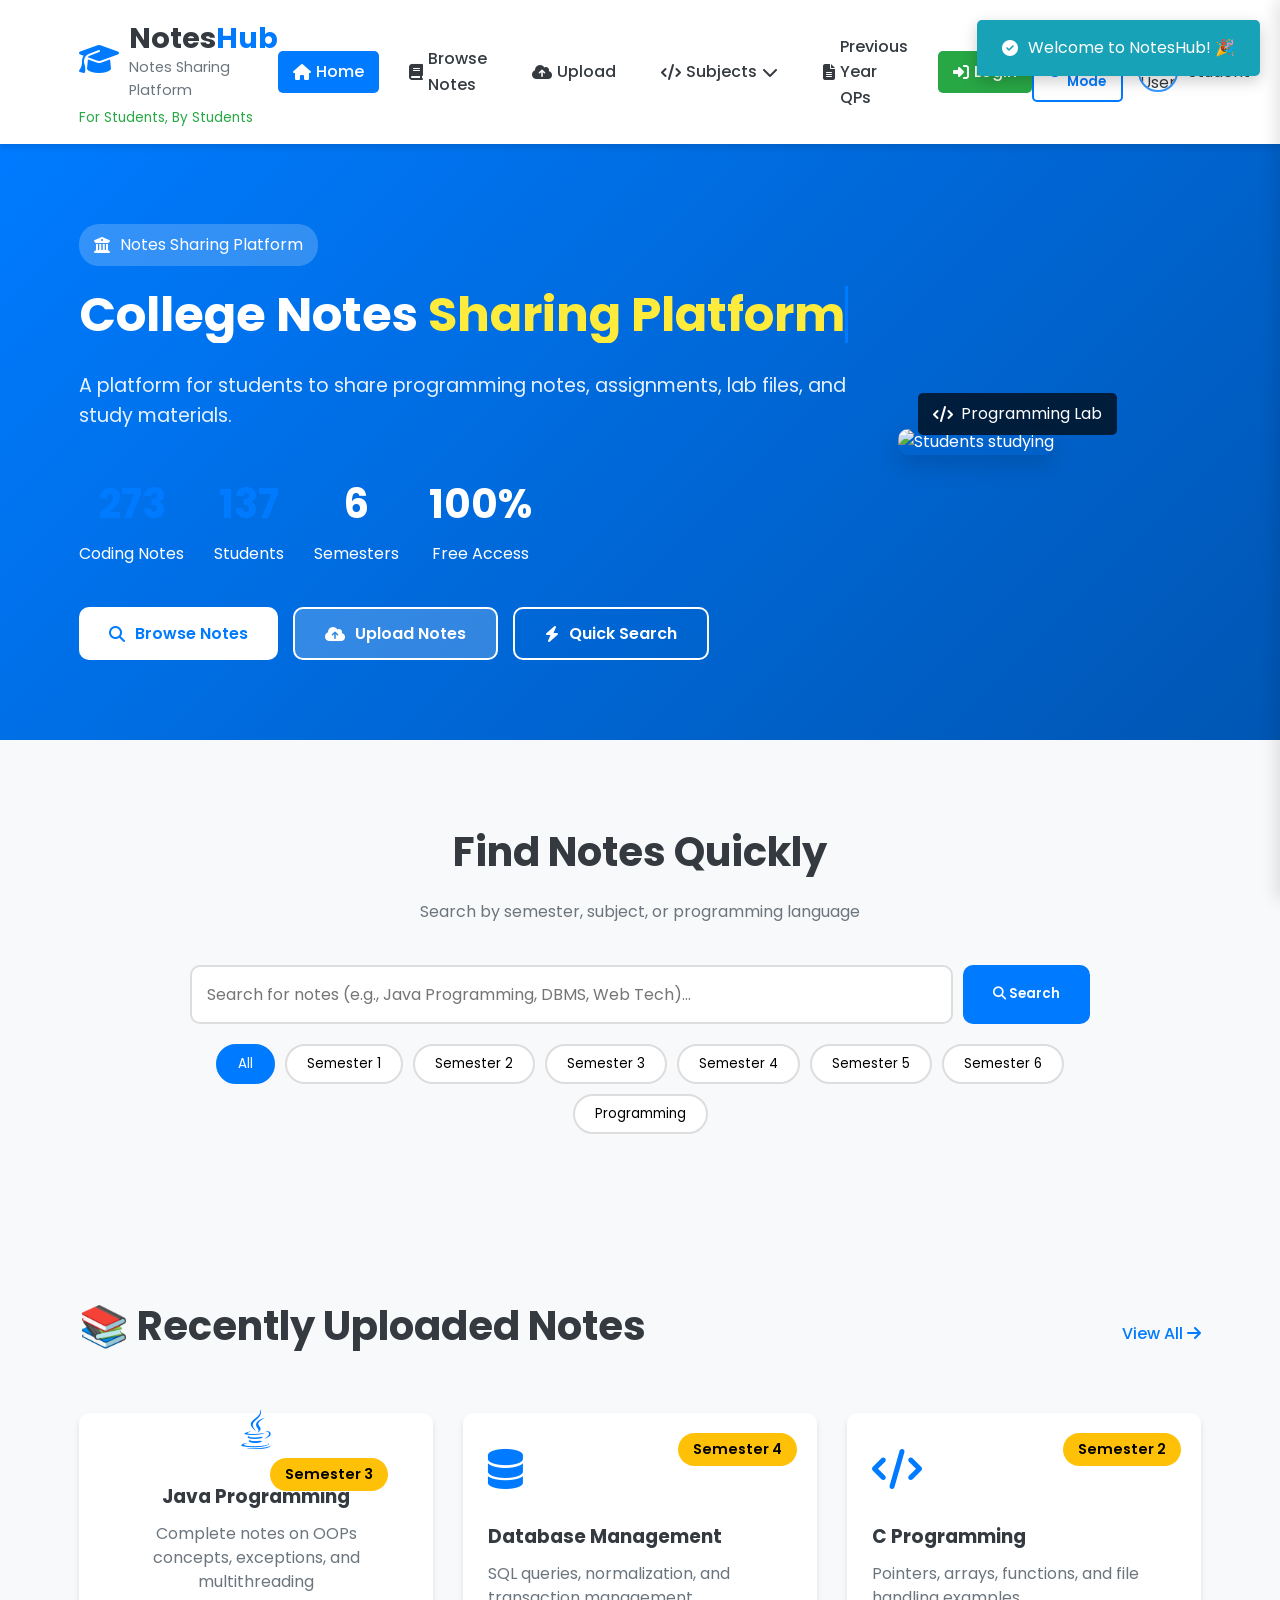
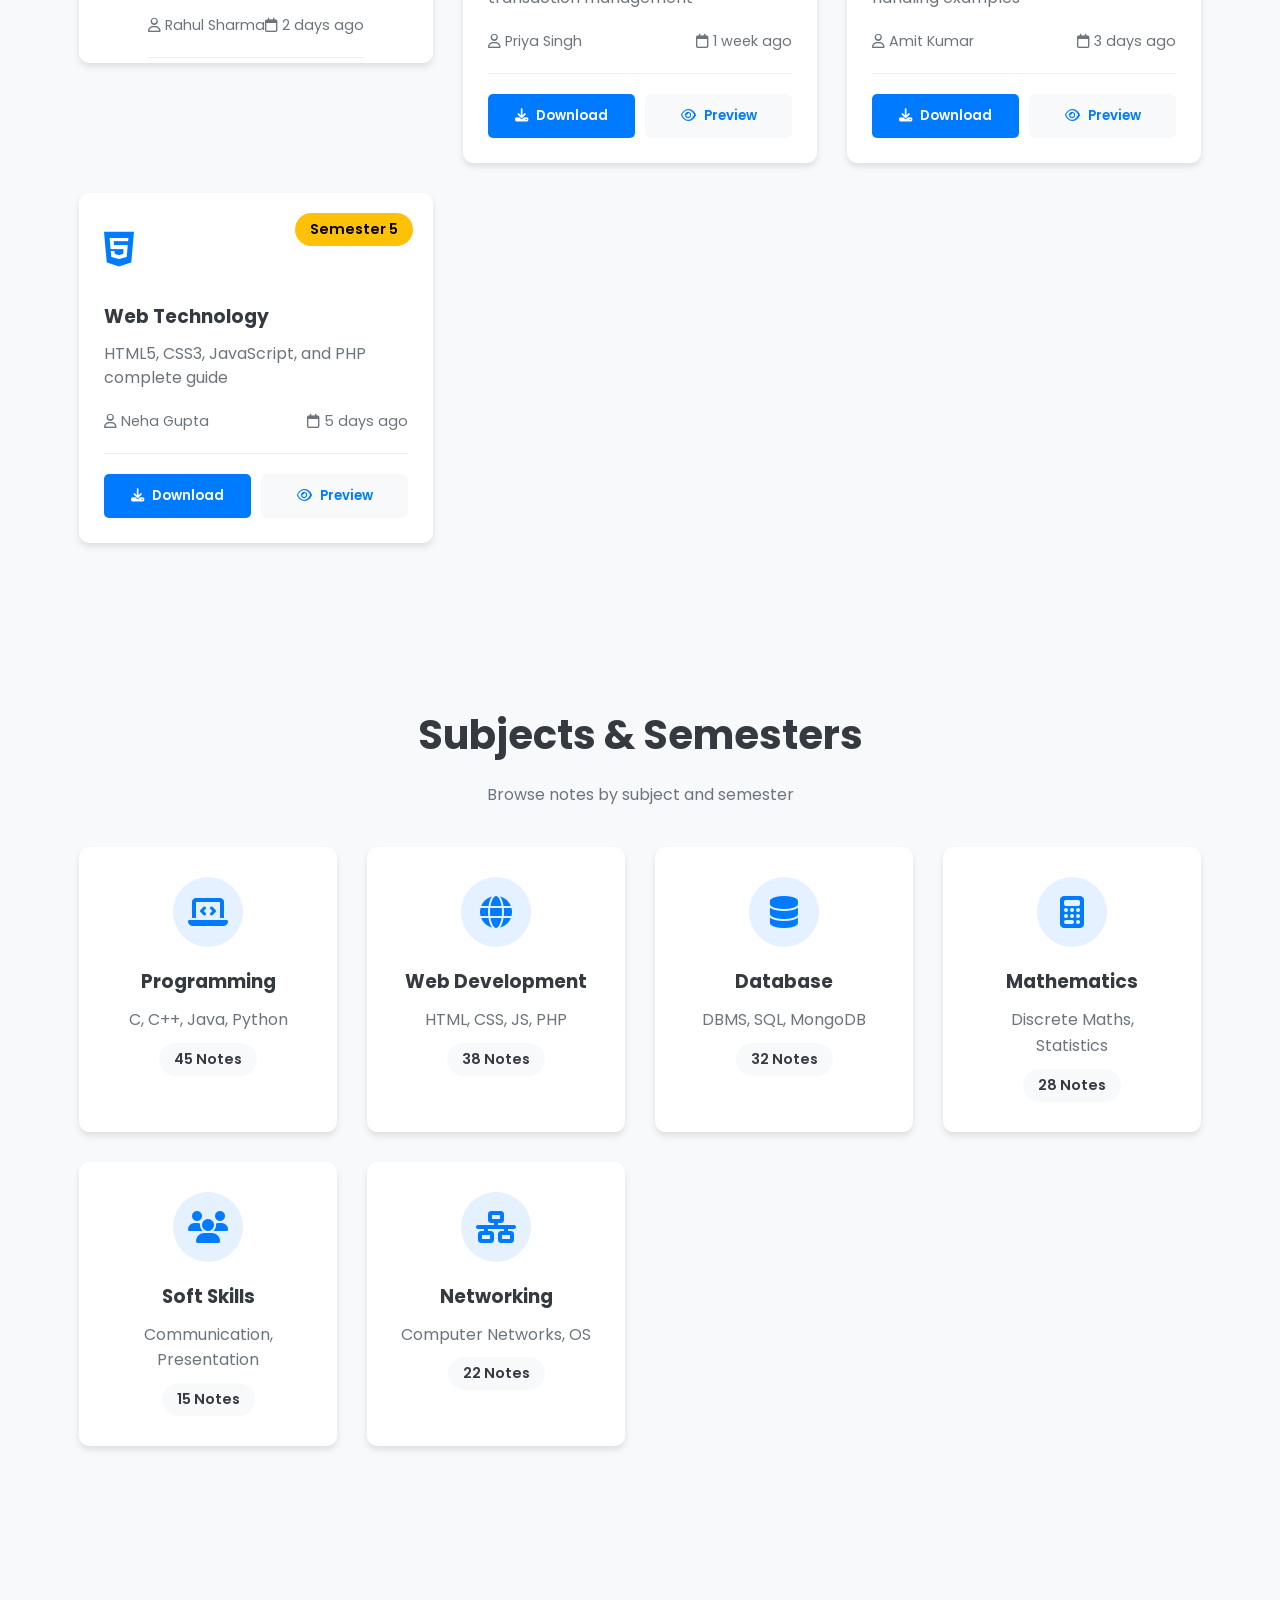
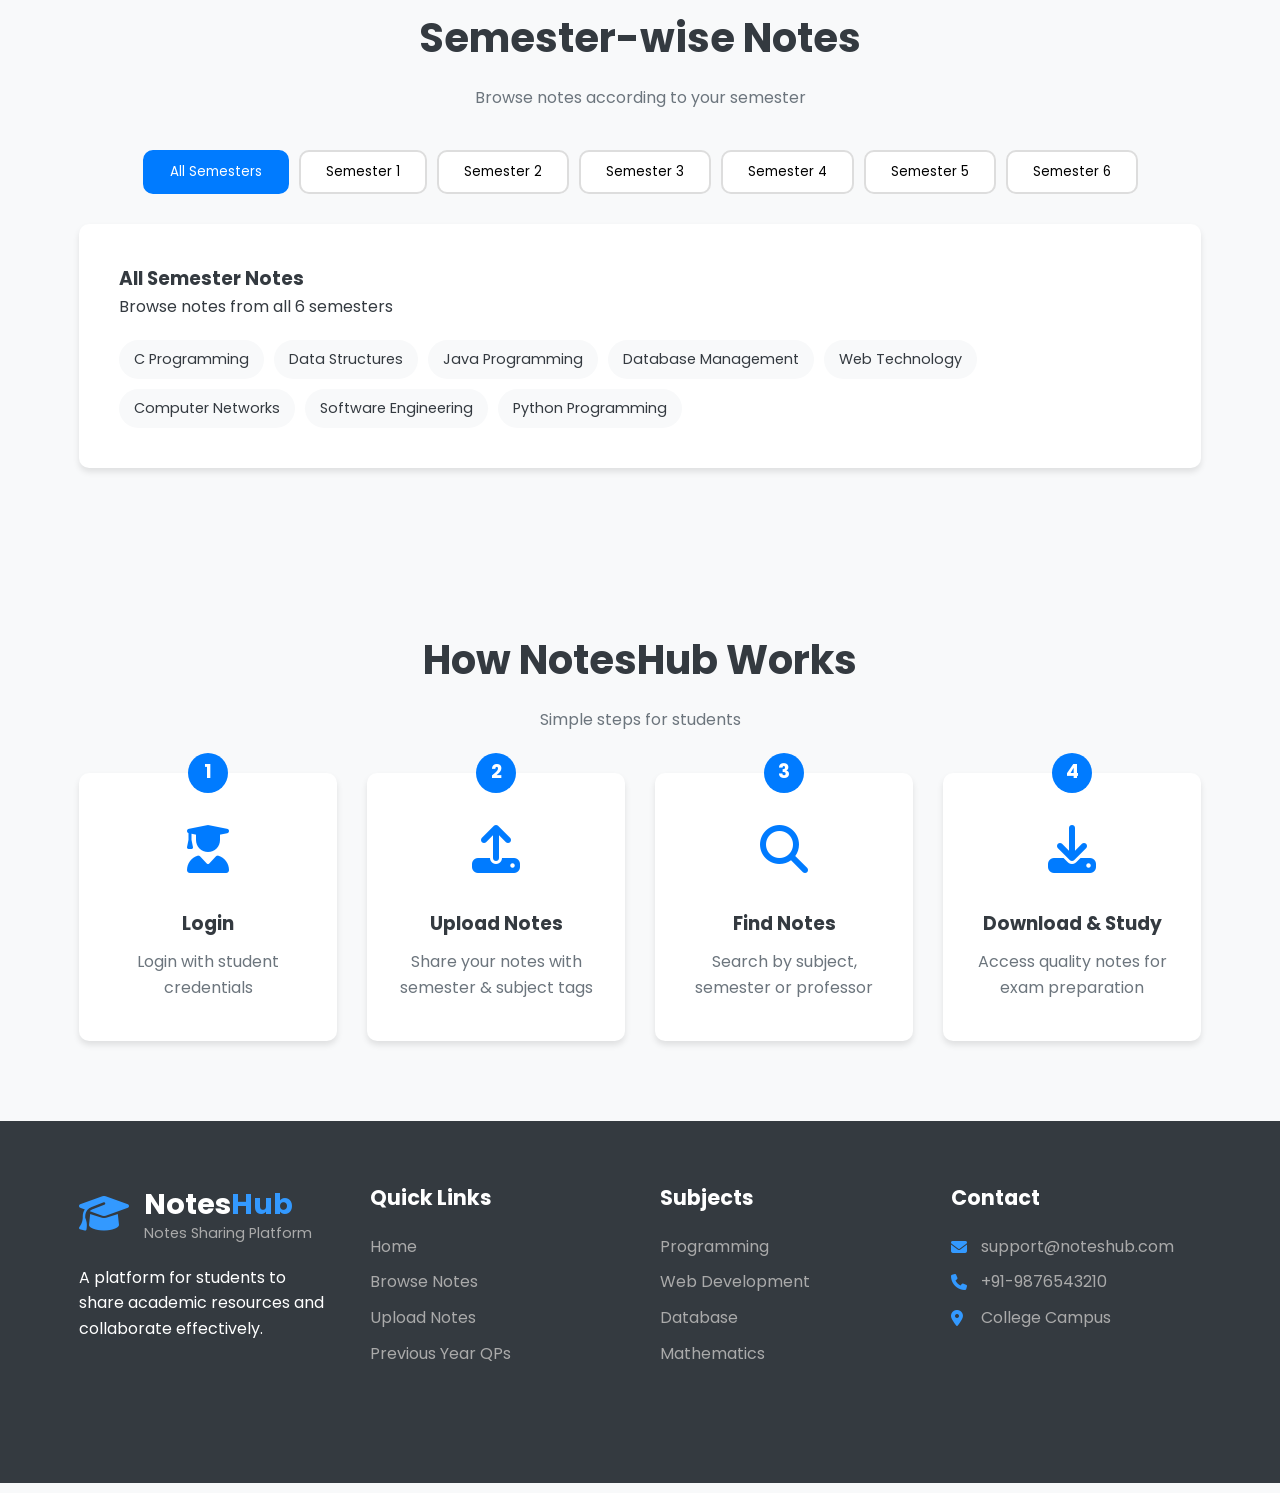
==== commit 27021876: "Resolved conflicts: Kept remote version" ====
--- a/index.html
+++ b/index.html
@@ -421,6 +421,7 @@
         </a>
       </div>
     </div>
+    
     <div class="hero-image reveal" style="animation-delay: 0.3s;">
       <img src="https://images.unsplash.com/photo-1517077304055-6e89abbf09b0?ixlib=rb-4.0.3&auto=format&fit=crop&w=600&q=80" alt="Students studying">
       <div class="image-label">
@@ -429,16 +430,19 @@
     </div>
   </div>
 </section>
+
 <!-- QUICK SEARCH SECTION -->
 <section class="search-section" id="quick-search">
   <div class="container reveal">
     <h2 class="section-title">Find Notes Quickly</h2>
     <p class="section-subtitle">Search by semester, subject, or programming language</p>
+    
     <div class="search-container">
       <div class="search-box">
         <input type="text" id="searchInput" placeholder="Search for notes (e.g., Java Programming, DBMS, Web Tech)...">
         <button onclick="performSearch()" class="pulse-animation"><i class="fas fa-search"></i> Search</button>
       </div>
+      
       <div class="quick-filters">
         <button class="filter-btn active pulse-animation" data-filter="all">All</button>
         <button class="filter-btn pulse-animation" data-filter="sem1">Semester 1</button>
@@ -452,6 +456,7 @@
     </div>
   </div>
 </section>
+
 <!-- FEATURED NOTES -->
 <section class="featured-section">
   <div class="container">
@@ -459,6 +464,7 @@
       <h2 class="section-title">📚 Recently Uploaded Notes</h2>
       <a href="notes.html" class="view-all pulse-animation">View All <i class="fas fa-arrow-right"></i></a>
     </div>
+    
     <div class="notes-grid" id="notesContainer">
       <div class="note-card reveal flip-card" style="animation-delay: 0.1s;">
         <div class="flip-card-inner">
@@ -485,6 +491,7 @@
           </div>
         </div>
       </div>
+      
       <div class="note-card reveal" style="animation-delay: 0.2s;">
         <div class="note-badge">Semester 4</div>
         <div class="note-icon">
@@ -501,6 +508,7 @@
           <button class="btn-preview pulse-animation" onclick="previewNote()"><i class="far fa-eye"></i> Preview</button>
         </div>
       </div>
+      
       <div class="note-card reveal" style="animation-delay: 0.3s;">
         <div class="note-badge">Semester 2</div>
         <div class="note-icon">
@@ -1101,16 +1109,5 @@
 `;
 document.head.appendChild(style);
 </script>
-
-<!-- Chatbot -->
- <link href="https://cdn.jsdelivr.net/npm/@n8n/chat/dist/style.css" rel="stylesheet" />
-<script type="module">
-	import { createChat } from 'https://cdn.jsdelivr.net/npm/@n8n/chat/dist/chat.bundle.es.js';
-
-	createChat({
-		webhookUrl: 'https://piyushyadav9.app.n8n.cloud/webhook/a7f5fa5f-894c-4bc0-aa51-c8d6ff5dbbbb/chat'
-	});
-</script>
-
 </body>
 </html>
